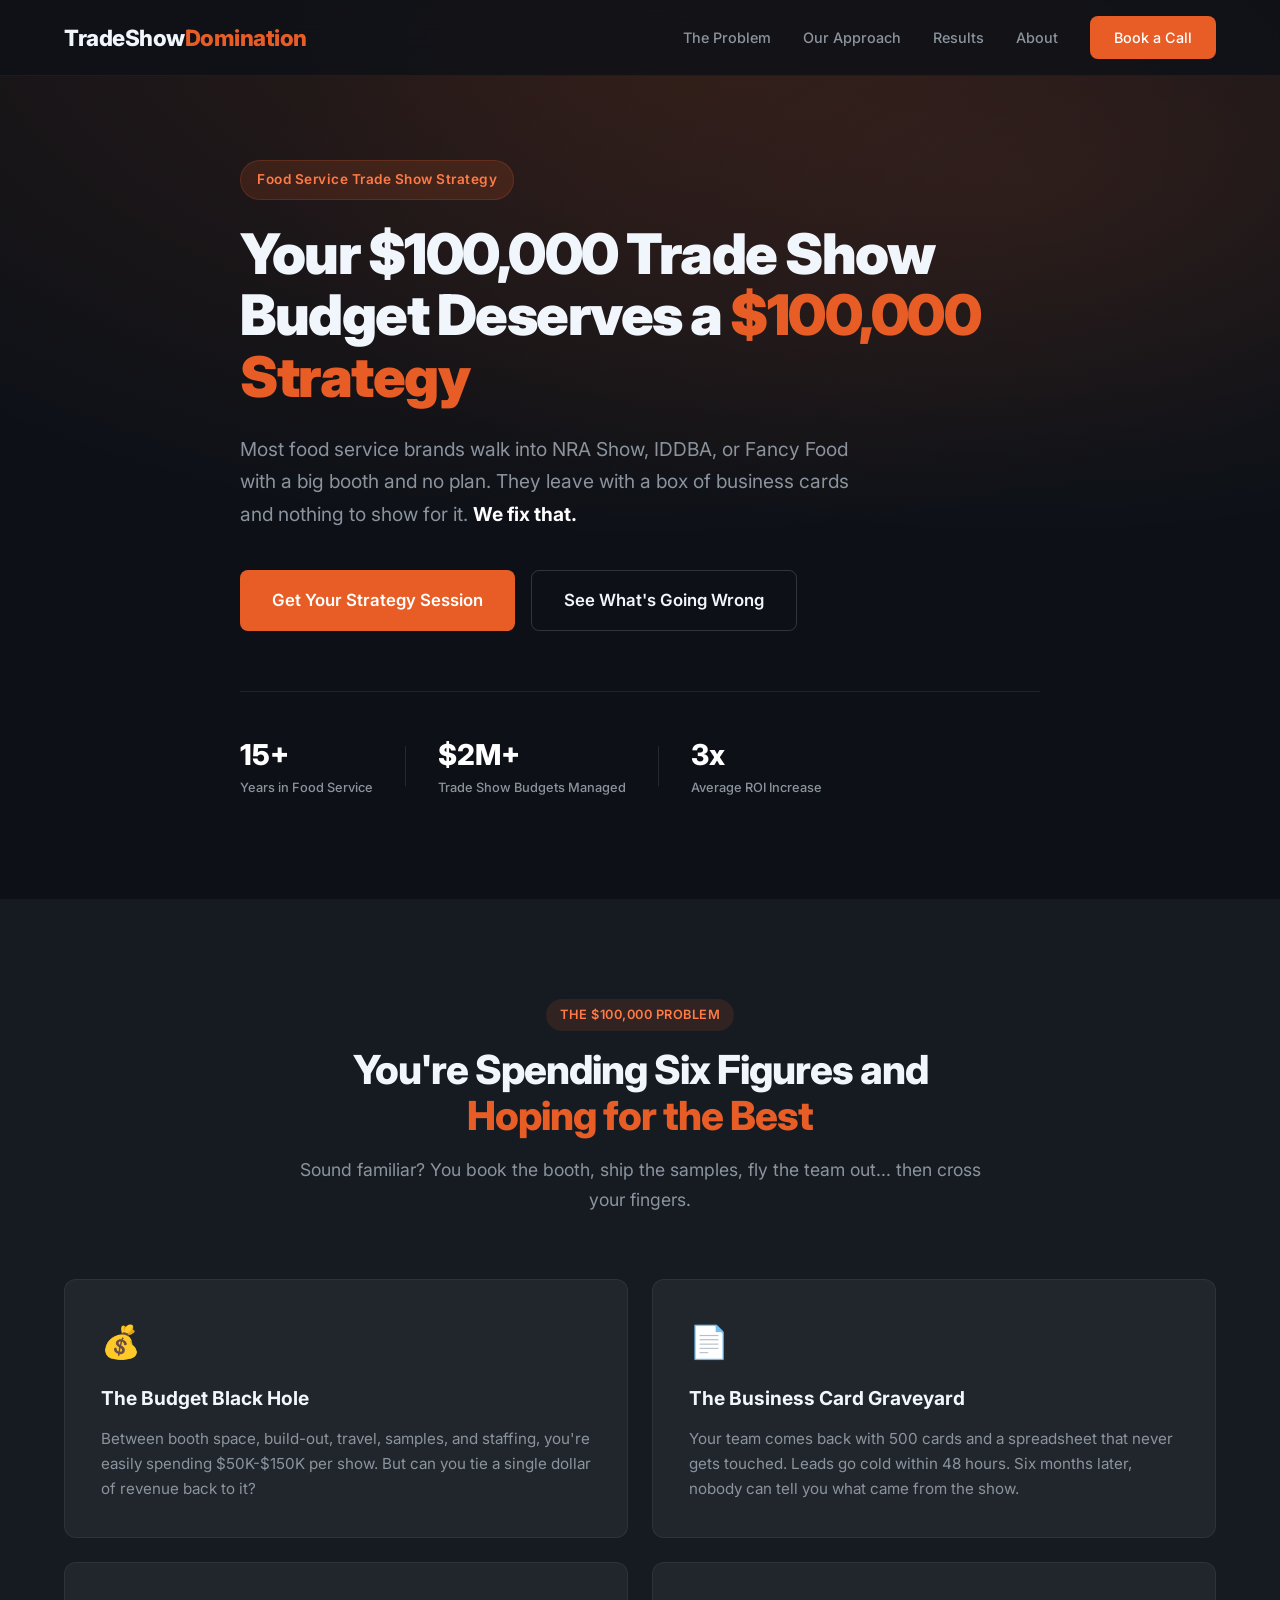
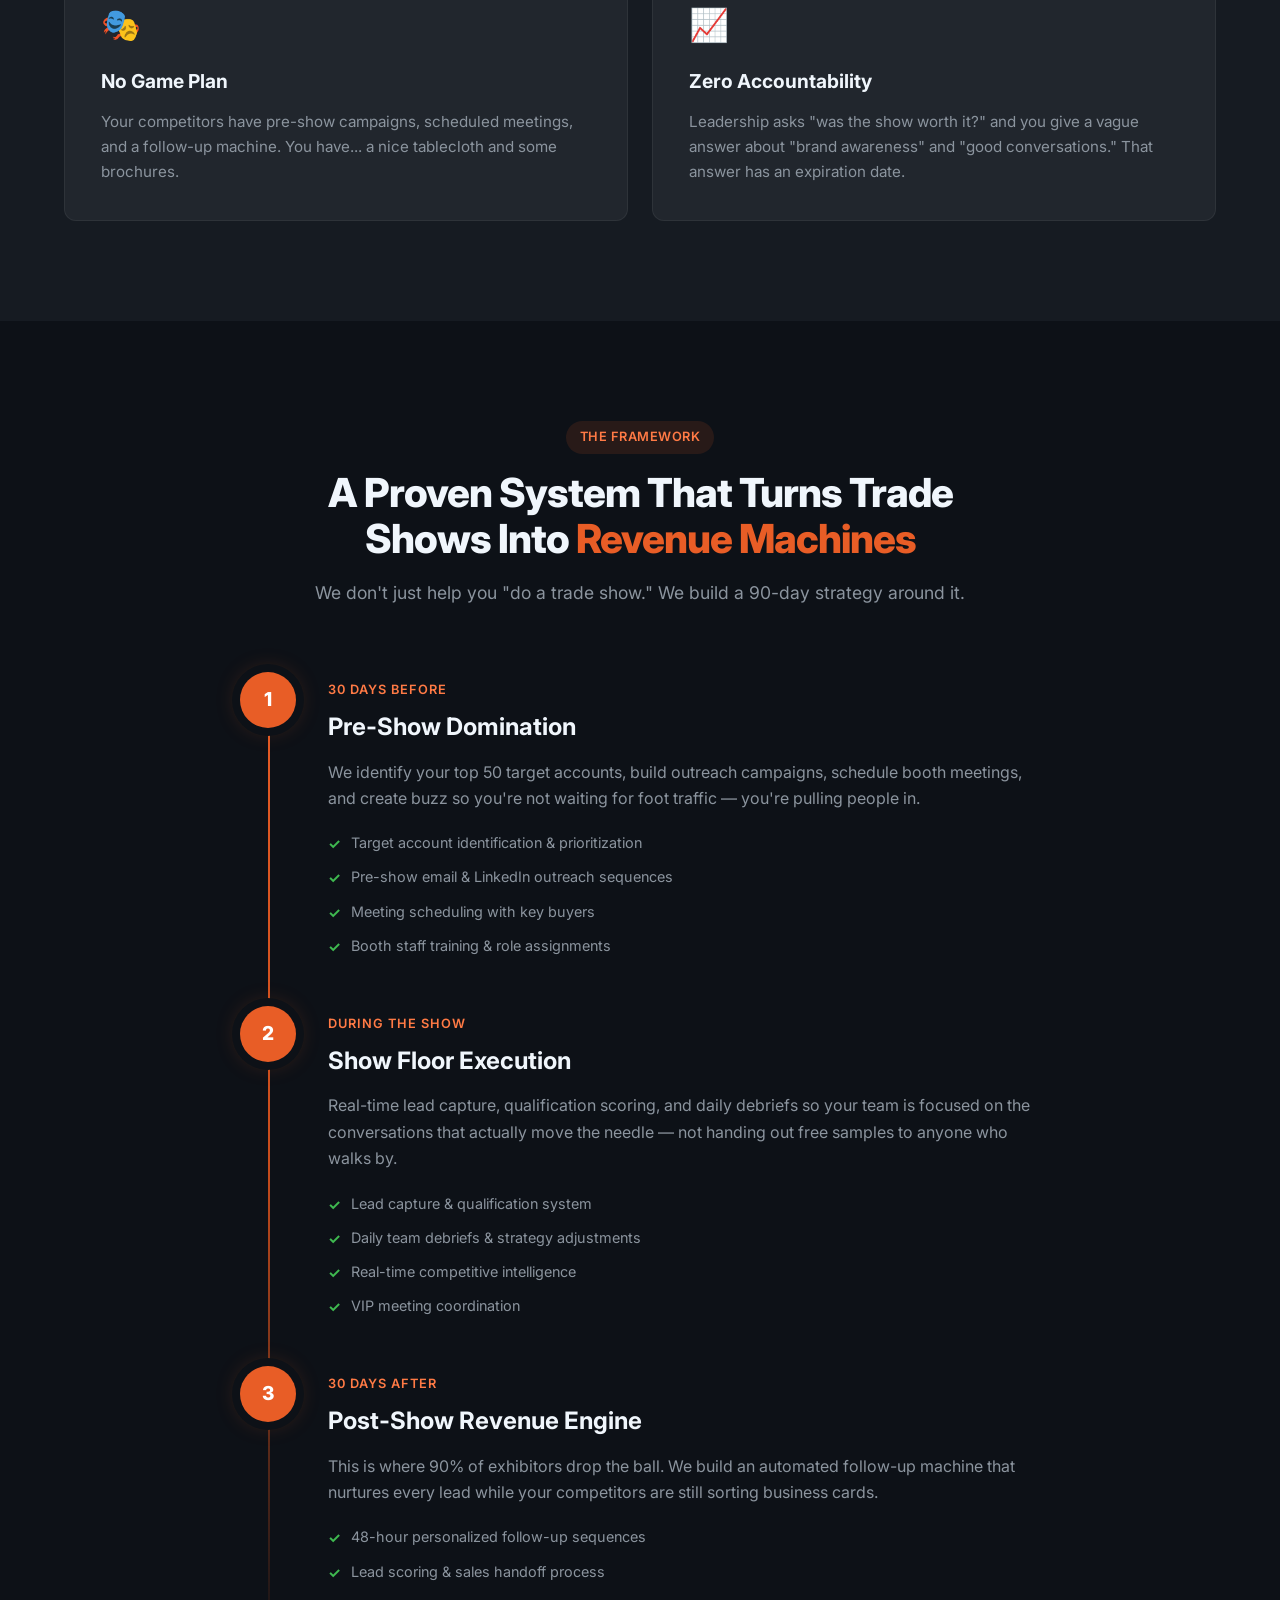
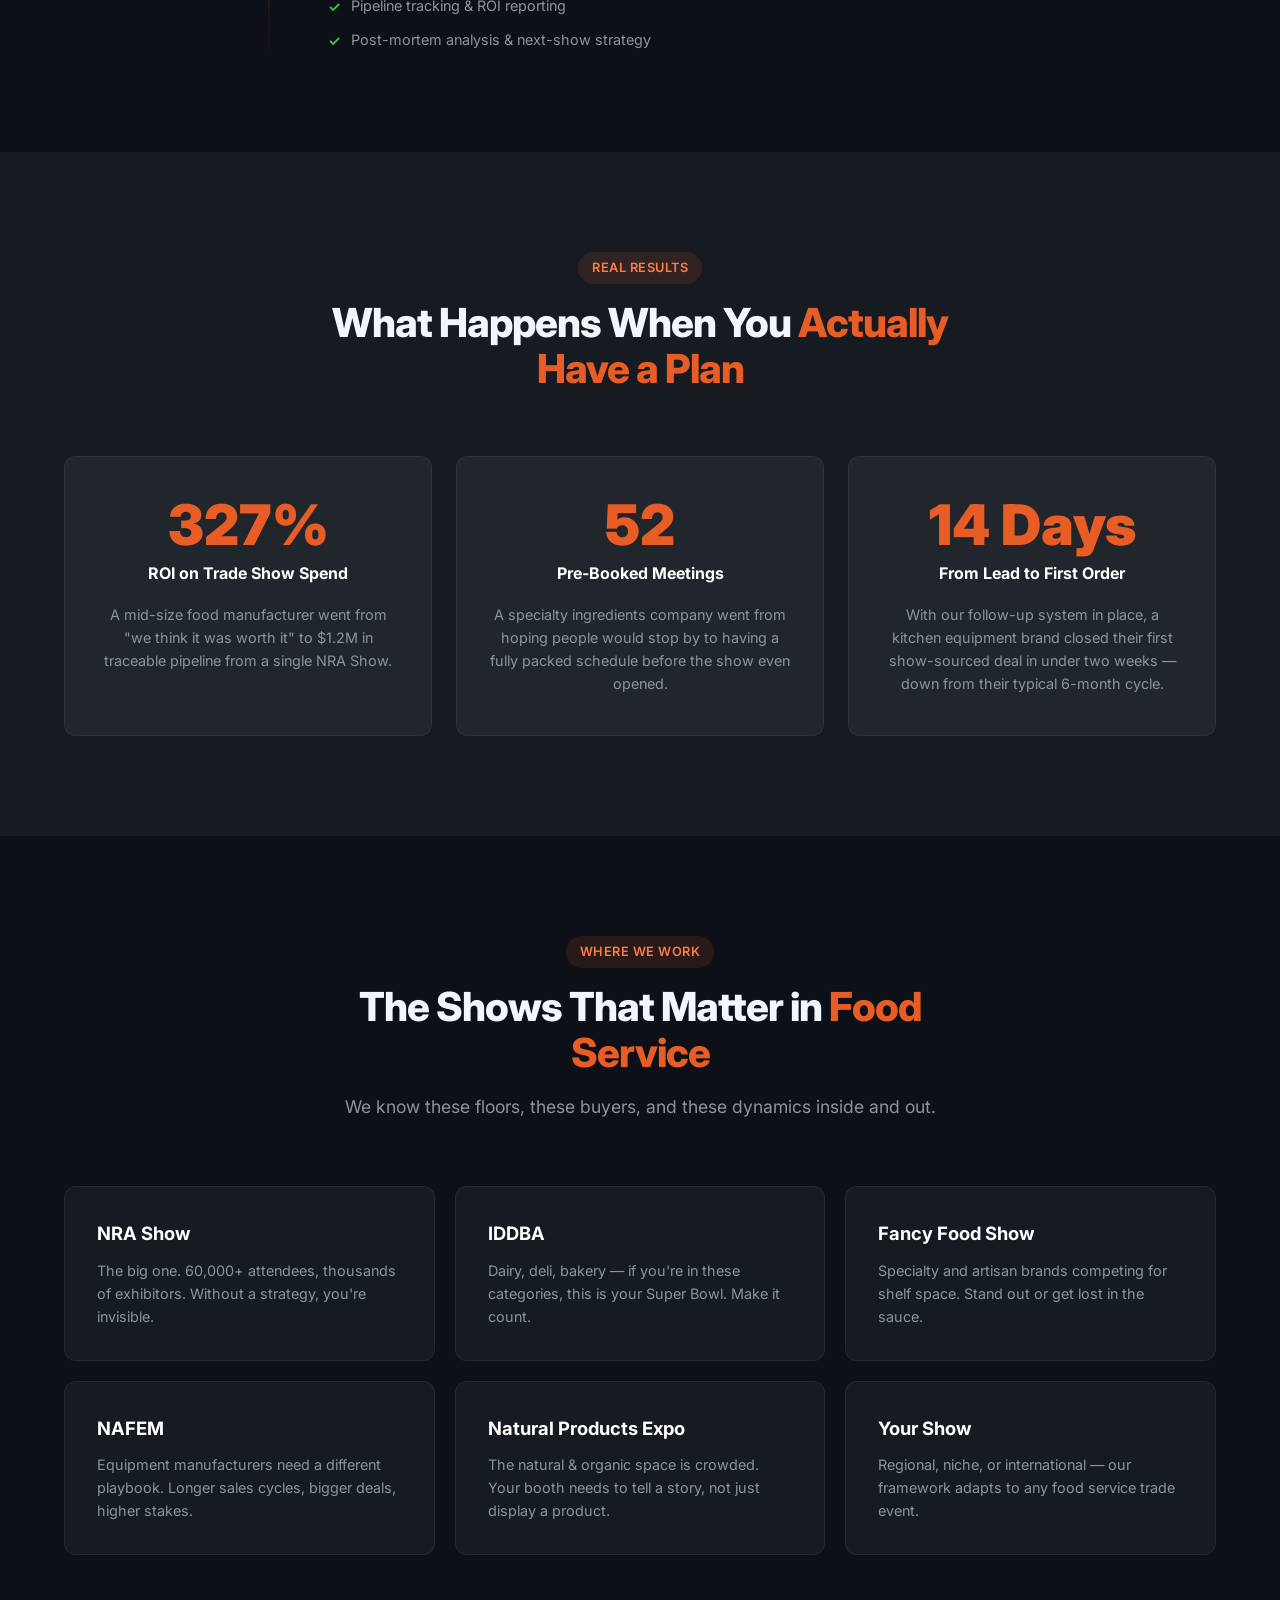
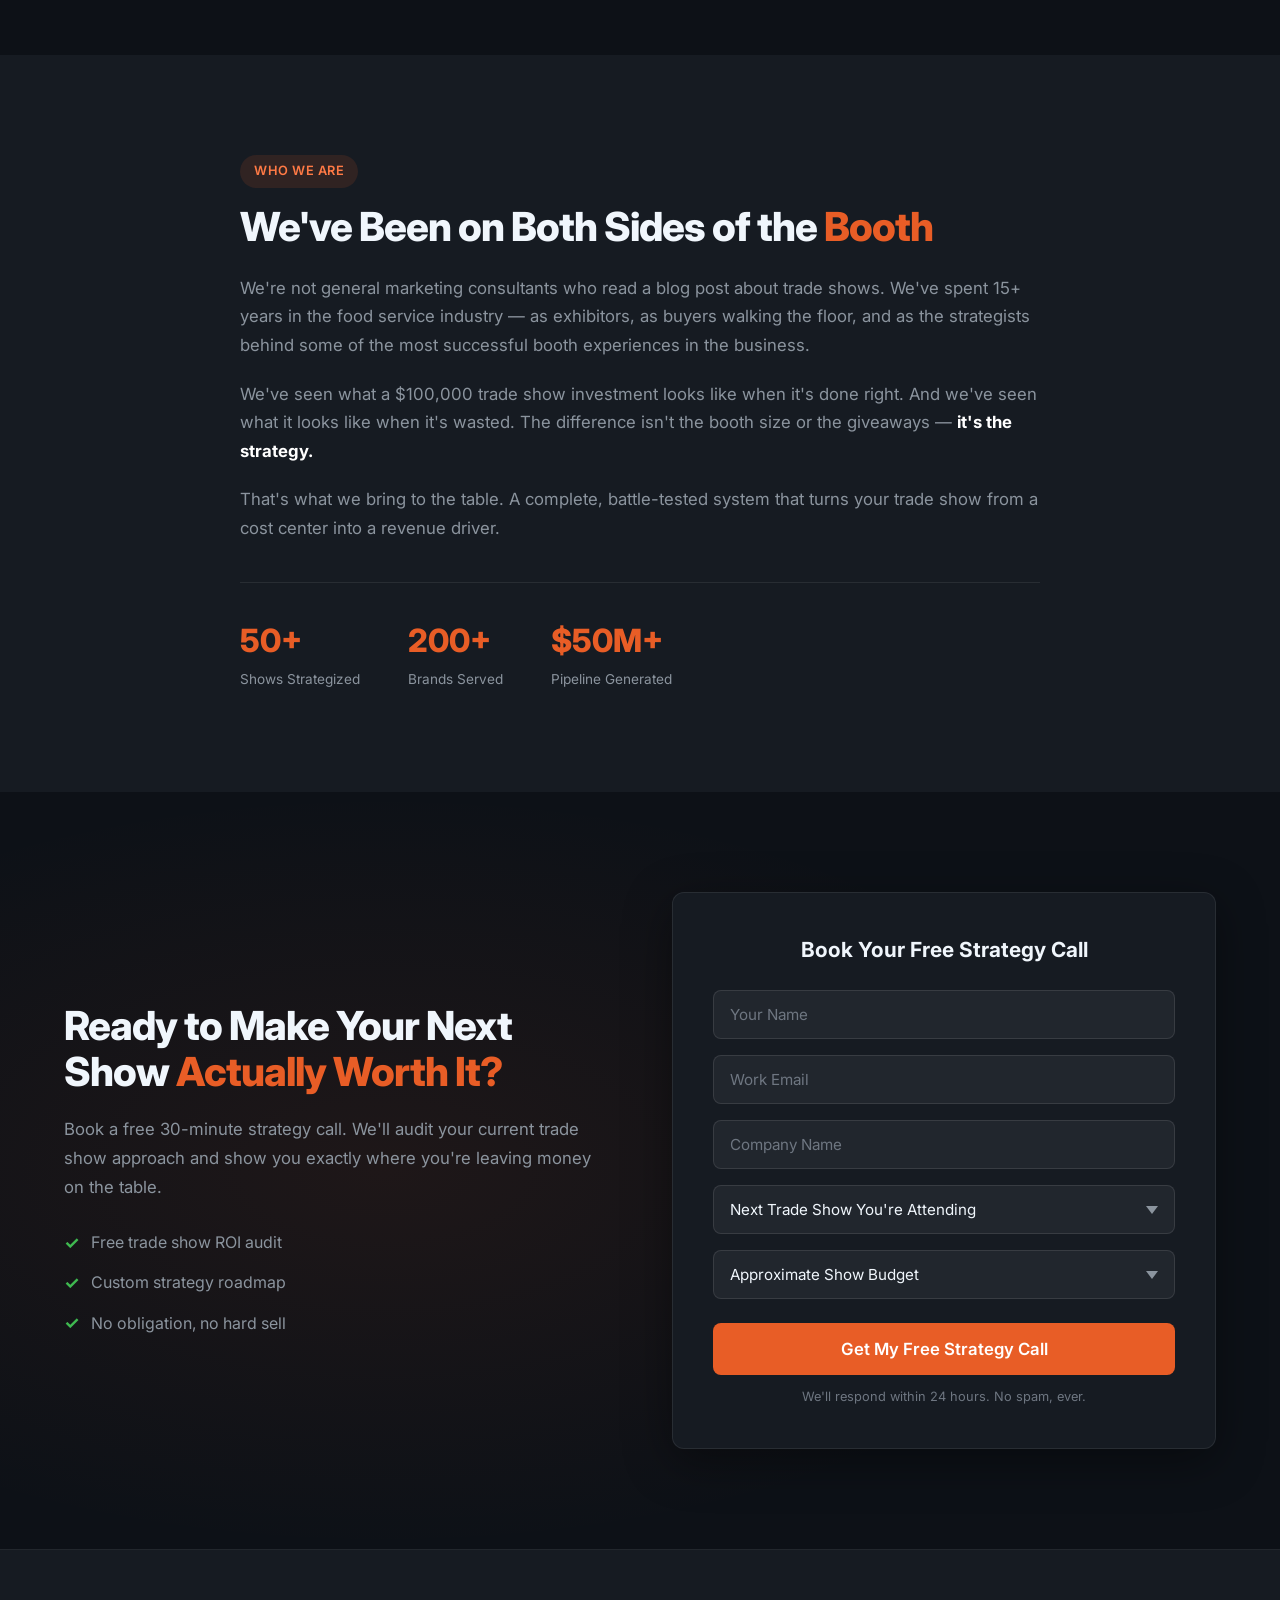
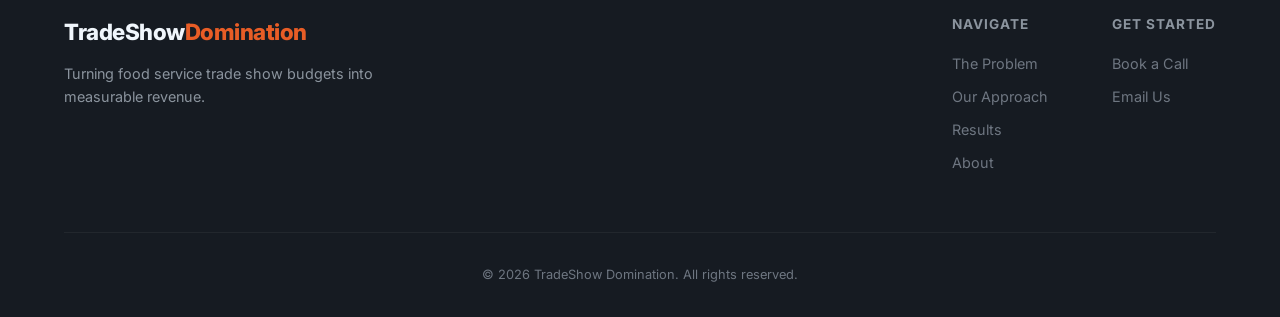
==== index.html @ 93320c1a "Initial commit: Trade show strategy marketing website Complete static site for food service trade sh" ====
<!DOCTYPE html>
<html lang="en">
<head>
    <meta charset="UTF-8">
    <meta name="viewport" content="width=device-width, initial-scale=1.0">
    <title>Trade Show Domination | Food Service Industry Strategy</title>
    <meta name="description" content="Turn your $100,000 trade show investment into measurable ROI. Expert strategy for food service brands ready to dominate the show floor.">
    <link rel="preconnect" href="https://fonts.googleapis.com">
    <link rel="preconnect" href="https://fonts.gstatic.com" crossorigin>
    <link href="https://fonts.googleapis.com/css2?family=Inter:wght@400;500;600;700;800;900&display=swap" rel="stylesheet">
    <link rel="stylesheet" href="styles.css">
</head>
<body>

    <!-- Navigation -->
    <nav class="nav">
        <div class="container nav-inner">
            <a href="#" class="logo">TradeShow<span>Domination</span></a>
            <div class="nav-links" id="navLinks">
                <a href="#problem">The Problem</a>
                <a href="#approach">Our Approach</a>
                <a href="#results">Results</a>
                <a href="#about">About</a>
                <a href="#contact" class="btn btn-nav">Book a Call</a>
            </div>
            <button class="mobile-toggle" id="mobileToggle" aria-label="Toggle menu">
                <span></span><span></span><span></span>
            </button>
        </div>
    </nav>

    <!-- Hero Section -->
    <section class="hero">
        <div class="container">
            <div class="hero-content">
                <div class="hero-badge">Food Service Trade Show Strategy</div>
                <h1>Your $100,000 Trade Show Budget Deserves a <span class="highlight">$100,000 Strategy</span></h1>
                <p class="hero-sub">Most food service brands walk into NRA Show, IDDBA, or Fancy Food with a big booth and no plan. They leave with a box of business cards and nothing to show for it. <strong>We fix that.</strong></p>
                <div class="hero-ctas">
                    <a href="#contact" class="btn btn-primary btn-lg">Get Your Strategy Session</a>
                    <a href="#problem" class="btn btn-ghost btn-lg">See What's Going Wrong</a>
                </div>
                <div class="hero-proof">
                    <div class="proof-item">
                        <span class="proof-number">15+</span>
                        <span class="proof-label">Years in Food Service</span>
                    </div>
                    <div class="proof-divider"></div>
                    <div class="proof-item">
                        <span class="proof-number">$2M+</span>
                        <span class="proof-label">Trade Show Budgets Managed</span>
                    </div>
                    <div class="proof-divider"></div>
                    <div class="proof-item">
                        <span class="proof-number">3x</span>
                        <span class="proof-label">Average ROI Increase</span>
                    </div>
                </div>
            </div>
        </div>
        <div class="hero-bg"></div>
    </section>

    <!-- Problem Section -->
    <section class="section section-dark" id="problem">
        <div class="container">
            <div class="section-header">
                <span class="section-tag">The $100,000 Problem</span>
                <h2>You're Spending Six Figures and <span class="highlight">Hoping for the Best</span></h2>
                <p class="section-intro">Sound familiar? You book the booth, ship the samples, fly the team out... then cross your fingers.</p>
            </div>
            <div class="pain-grid">
                <div class="pain-card">
                    <div class="pain-icon">&#128176;</div>
                    <h3>The Budget Black Hole</h3>
                    <p>Between booth space, build-out, travel, samples, and staffing, you're easily spending $50K-$150K per show. But can you tie a single dollar of revenue back to it?</p>
                </div>
                <div class="pain-card">
                    <div class="pain-icon">&#128196;</div>
                    <h3>The Business Card Graveyard</h3>
                    <p>Your team comes back with 500 cards and a spreadsheet that never gets touched. Leads go cold within 48 hours. Six months later, nobody can tell you what came from the show.</p>
                </div>
                <div class="pain-card">
                    <div class="pain-icon">&#127917;</div>
                    <h3>No Game Plan</h3>
                    <p>Your competitors have pre-show campaigns, scheduled meetings, and a follow-up machine. You have... a nice tablecloth and some brochures.</p>
                </div>
                <div class="pain-card">
                    <div class="pain-icon">&#128200;</div>
                    <h3>Zero Accountability</h3>
                    <p>Leadership asks "was the show worth it?" and you give a vague answer about "brand awareness" and "good conversations." That answer has an expiration date.</p>
                </div>
            </div>
        </div>
    </section>

    <!-- Approach Section -->
    <section class="section" id="approach">
        <div class="container">
            <div class="section-header">
                <span class="section-tag">The Framework</span>
                <h2>A Proven System That Turns Trade Shows Into <span class="highlight">Revenue Machines</span></h2>
                <p class="section-intro">We don't just help you "do a trade show." We build a 90-day strategy around it.</p>
            </div>
            <div class="timeline">
                <div class="timeline-item">
                    <div class="timeline-marker">
                        <span>1</span>
                    </div>
                    <div class="timeline-content">
                        <div class="timeline-phase">30 Days Before</div>
                        <h3>Pre-Show Domination</h3>
                        <p>We identify your top 50 target accounts, build outreach campaigns, schedule booth meetings, and create buzz so you're not waiting for foot traffic &mdash; you're pulling people in.</p>
                        <ul class="check-list">
                            <li>Target account identification & prioritization</li>
                            <li>Pre-show email & LinkedIn outreach sequences</li>
                            <li>Meeting scheduling with key buyers</li>
                            <li>Booth staff training & role assignments</li>
                        </ul>
                    </div>
                </div>
                <div class="timeline-item">
                    <div class="timeline-marker">
                        <span>2</span>
                    </div>
                    <div class="timeline-content">
                        <div class="timeline-phase">During the Show</div>
                        <h3>Show Floor Execution</h3>
                        <p>Real-time lead capture, qualification scoring, and daily debriefs so your team is focused on the conversations that actually move the needle &mdash; not handing out free samples to anyone who walks by.</p>
                        <ul class="check-list">
                            <li>Lead capture & qualification system</li>
                            <li>Daily team debriefs & strategy adjustments</li>
                            <li>Real-time competitive intelligence</li>
                            <li>VIP meeting coordination</li>
                        </ul>
                    </div>
                </div>
                <div class="timeline-item">
                    <div class="timeline-marker">
                        <span>3</span>
                    </div>
                    <div class="timeline-content">
                        <div class="timeline-phase">30 Days After</div>
                        <h3>Post-Show Revenue Engine</h3>
                        <p>This is where 90% of exhibitors drop the ball. We build an automated follow-up machine that nurtures every lead while your competitors are still sorting business cards.</p>
                        <ul class="check-list">
                            <li>48-hour personalized follow-up sequences</li>
                            <li>Lead scoring & sales handoff process</li>
                            <li>Pipeline tracking & ROI reporting</li>
                            <li>Post-mortem analysis & next-show strategy</li>
                        </ul>
                    </div>
                </div>
            </div>
        </div>
    </section>

    <!-- Results Section -->
    <section class="section section-dark" id="results">
        <div class="container">
            <div class="section-header">
                <span class="section-tag">Real Results</span>
                <h2>What Happens When You <span class="highlight">Actually Have a Plan</span></h2>
            </div>
            <div class="results-grid">
                <div class="result-card">
                    <div class="result-stat">327%</div>
                    <div class="result-label">ROI on Trade Show Spend</div>
                    <p>A mid-size food manufacturer went from "we think it was worth it" to $1.2M in traceable pipeline from a single NRA Show.</p>
                </div>
                <div class="result-card">
                    <div class="result-stat">52</div>
                    <div class="result-label">Pre-Booked Meetings</div>
                    <p>A specialty ingredients company went from hoping people would stop by to having a fully packed schedule before the show even opened.</p>
                </div>
                <div class="result-card">
                    <div class="result-stat">14 Days</div>
                    <div class="result-label">From Lead to First Order</div>
                    <p>With our follow-up system in place, a kitchen equipment brand closed their first show-sourced deal in under two weeks &mdash; down from their typical 6-month cycle.</p>
                </div>
            </div>
        </div>
    </section>

    <!-- Shows We Cover -->
    <section class="section">
        <div class="container">
            <div class="section-header">
                <span class="section-tag">Where We Work</span>
                <h2>The Shows That Matter in <span class="highlight">Food Service</span></h2>
                <p class="section-intro">We know these floors, these buyers, and these dynamics inside and out.</p>
            </div>
            <div class="shows-grid">
                <div class="show-card">
                    <h3>NRA Show</h3>
                    <p>The big one. 60,000+ attendees, thousands of exhibitors. Without a strategy, you're invisible.</p>
                </div>
                <div class="show-card">
                    <h3>IDDBA</h3>
                    <p>Dairy, deli, bakery &mdash; if you're in these categories, this is your Super Bowl. Make it count.</p>
                </div>
                <div class="show-card">
                    <h3>Fancy Food Show</h3>
                    <p>Specialty and artisan brands competing for shelf space. Stand out or get lost in the sauce.</p>
                </div>
                <div class="show-card">
                    <h3>NAFEM</h3>
                    <p>Equipment manufacturers need a different playbook. Longer sales cycles, bigger deals, higher stakes.</p>
                </div>
                <div class="show-card">
                    <h3>Natural Products Expo</h3>
                    <p>The natural & organic space is crowded. Your booth needs to tell a story, not just display a product.</p>
                </div>
                <div class="show-card">
                    <h3>Your Show</h3>
                    <p>Regional, niche, or international &mdash; our framework adapts to any food service trade event.</p>
                </div>
            </div>
        </div>
    </section>

    <!-- About Section -->
    <section class="section section-dark" id="about">
        <div class="container">
            <div class="about-layout">
                <div class="about-text">
                    <span class="section-tag">Who We Are</span>
                    <h2>We've Been on Both Sides of the <span class="highlight">Booth</span></h2>
                    <p>We're not general marketing consultants who read a blog post about trade shows. We've spent 15+ years in the food service industry &mdash; as exhibitors, as buyers walking the floor, and as the strategists behind some of the most successful booth experiences in the business.</p>
                    <p>We've seen what a $100,000 trade show investment looks like when it's done right. And we've seen what it looks like when it's wasted. The difference isn't the booth size or the giveaways &mdash; <strong>it's the strategy.</strong></p>
                    <p>That's what we bring to the table. A complete, battle-tested system that turns your trade show from a cost center into a revenue driver.</p>
                    <div class="about-stats">
                        <div class="about-stat">
                            <span>50+</span>
                            <label>Shows Strategized</label>
                        </div>
                        <div class="about-stat">
                            <span>200+</span>
                            <label>Brands Served</label>
                        </div>
                        <div class="about-stat">
                            <span>$50M+</span>
                            <label>Pipeline Generated</label>
                        </div>
                    </div>
                </div>
            </div>
        </div>
    </section>

    <!-- CTA Section -->
    <section class="section section-cta" id="contact">
        <div class="container">
            <div class="cta-layout">
                <div class="cta-text">
                    <h2>Ready to Make Your Next Show <span class="highlight">Actually Worth It?</span></h2>
                    <p>Book a free 30-minute strategy call. We'll audit your current trade show approach and show you exactly where you're leaving money on the table.</p>
                    <ul class="cta-benefits">
                        <li>Free trade show ROI audit</li>
                        <li>Custom strategy roadmap</li>
                        <li>No obligation, no hard sell</li>
                    </ul>
                </div>
                <div class="cta-form-wrapper">
                    <form class="cta-form" id="contactForm">
                        <h3>Book Your Free Strategy Call</h3>
                        <div class="form-group">
                            <input type="text" name="name" placeholder="Your Name" required>
                        </div>
                        <div class="form-group">
                            <input type="email" name="email" placeholder="Work Email" required>
                        </div>
                        <div class="form-group">
                            <input type="text" name="company" placeholder="Company Name" required>
                        </div>
                        <div class="form-group">
                            <select name="show" required>
                                <option value="" disabled selected>Next Trade Show You're Attending</option>
                                <option value="nra">NRA Show</option>
                                <option value="iddba">IDDBA</option>
                                <option value="fancy-food">Fancy Food Show</option>
                                <option value="nafem">NAFEM</option>
                                <option value="natural-products">Natural Products Expo</option>
                                <option value="other">Other</option>
                            </select>
                        </div>
                        <div class="form-group">
                            <select name="budget">
                                <option value="" disabled selected>Approximate Show Budget</option>
                                <option value="under-50k">Under $50,000</option>
                                <option value="50k-100k">$50,000 - $100,000</option>
                                <option value="100k-200k">$100,000 - $200,000</option>
                                <option value="200k-plus">$200,000+</option>
                            </select>
                        </div>
                        <button type="submit" class="btn btn-primary btn-lg btn-full">Get My Free Strategy Call</button>
                        <p class="form-note">We'll respond within 24 hours. No spam, ever.</p>
                    </form>
                </div>
            </div>
        </div>
    </section>

    <!-- Footer -->
    <footer class="footer">
        <div class="container">
            <div class="footer-inner">
                <div class="footer-brand">
                    <a href="#" class="logo">TradeShow<span>Domination</span></a>
                    <p>Turning food service trade show budgets into measurable revenue.</p>
                </div>
                <div class="footer-links">
                    <div class="footer-col">
                        <h4>Navigate</h4>
                        <a href="#problem">The Problem</a>
                        <a href="#approach">Our Approach</a>
                        <a href="#results">Results</a>
                        <a href="#about">About</a>
                    </div>
                    <div class="footer-col">
                        <h4>Get Started</h4>
                        <a href="#contact">Book a Call</a>
                        <a href="mailto:hello@tradeshowdomination.com">Email Us</a>
                    </div>
                </div>
            </div>
            <div class="footer-bottom">
                <p>&copy; 2026 TradeShow Domination. All rights reserved.</p>
            </div>
        </div>
    </footer>

    <script src="script.js"></script>
</body>
</html>
---- styles.css ----
/* ===== RESET & BASE ===== */
*, *::before, *::after {
    margin: 0;
    padding: 0;
    box-sizing: border-box;
}

:root {
    --primary: #E85D26;
    --primary-dark: #C94D1C;
    --primary-light: #FF7A45;
    --dark: #0D1117;
    --dark-2: #161B22;
    --dark-3: #21262D;
    --text: #F0F6FC;
    --text-muted: #8B949E;
    --text-dim: #6E7681;
    --accent: #FFB347;
    --success: #3FB950;
    --white: #FFFFFF;
    --radius: 12px;
    --radius-sm: 8px;
    --shadow: 0 4px 24px rgba(0,0,0,0.3);
    --shadow-lg: 0 12px 48px rgba(0,0,0,0.4);
}

html {
    scroll-behavior: smooth;
    font-size: 16px;
}

body {
    font-family: 'Inter', -apple-system, BlinkMacSystemFont, sans-serif;
    background: var(--dark);
    color: var(--text);
    line-height: 1.6;
    overflow-x: hidden;
}

.container {
    max-width: 1200px;
    margin: 0 auto;
    padding: 0 24px;
}

a {
    color: inherit;
    text-decoration: none;
}

img {
    max-width: 100%;
}

/* ===== NAVIGATION ===== */
.nav {
    position: fixed;
    top: 0;
    left: 0;
    right: 0;
    z-index: 1000;
    padding: 16px 0;
    transition: all 0.3s ease;
    background: rgba(13, 17, 23, 0.8);
    backdrop-filter: blur(20px);
    -webkit-backdrop-filter: blur(20px);
    border-bottom: 1px solid rgba(255,255,255,0.05);
}

.nav.scrolled {
    padding: 10px 0;
    background: rgba(13, 17, 23, 0.95);
}

.nav-inner {
    display: flex;
    align-items: center;
    justify-content: space-between;
}

.logo {
    font-size: 1.4rem;
    font-weight: 800;
    letter-spacing: -0.5px;
}

.logo span {
    color: var(--primary);
}

.nav-links {
    display: flex;
    align-items: center;
    gap: 32px;
}

.nav-links a {
    font-size: 0.9rem;
    font-weight: 500;
    color: var(--text-muted);
    transition: color 0.2s;
}

.nav-links a:hover {
    color: var(--white);
}

.btn-nav {
    background: var(--primary);
    color: var(--white) !important;
    padding: 10px 24px;
    border-radius: var(--radius-sm);
    font-weight: 600;
    transition: background 0.2s, transform 0.2s;
}

.btn-nav:hover {
    background: var(--primary-dark);
    transform: translateY(-1px);
}

.mobile-toggle {
    display: none;
    flex-direction: column;
    gap: 5px;
    background: none;
    border: none;
    cursor: pointer;
    padding: 4px;
}

.mobile-toggle span {
    display: block;
    width: 24px;
    height: 2px;
    background: var(--text);
    border-radius: 2px;
    transition: all 0.3s;
}

/* ===== BUTTONS ===== */
.btn {
    display: inline-flex;
    align-items: center;
    justify-content: center;
    font-family: inherit;
    font-weight: 600;
    border: none;
    cursor: pointer;
    transition: all 0.2s ease;
    text-decoration: none;
}

.btn-primary {
    background: var(--primary);
    color: var(--white);
    border-radius: var(--radius-sm);
}

.btn-primary:hover {
    background: var(--primary-dark);
    transform: translateY(-2px);
    box-shadow: 0 8px 24px rgba(232, 93, 38, 0.3);
}

.btn-ghost {
    background: transparent;
    color: var(--text);
    border: 1px solid rgba(255,255,255,0.15);
    border-radius: var(--radius-sm);
}

.btn-ghost:hover {
    border-color: rgba(255,255,255,0.3);
    background: rgba(255,255,255,0.05);
}

.btn-lg {
    padding: 16px 32px;
    font-size: 1.05rem;
}

.btn-full {
    width: 100%;
}

/* ===== HERO ===== */
.hero {
    position: relative;
    padding: 160px 0 100px;
    min-height: 90vh;
    display: flex;
    align-items: center;
    overflow: hidden;
}

.hero-bg {
    position: absolute;
    inset: 0;
    background:
        radial-gradient(ellipse 80% 60% at 50% 0%, rgba(232, 93, 38, 0.15), transparent),
        radial-gradient(ellipse 60% 40% at 80% 20%, rgba(255, 122, 69, 0.08), transparent);
    z-index: -1;
}

.hero-content {
    max-width: 800px;
}

.hero-badge {
    display: inline-block;
    padding: 8px 16px;
    background: rgba(232, 93, 38, 0.15);
    color: var(--primary-light);
    border-radius: 100px;
    font-size: 0.85rem;
    font-weight: 600;
    letter-spacing: 0.5px;
    margin-bottom: 24px;
    border: 1px solid rgba(232, 93, 38, 0.2);
}

.hero h1 {
    font-size: 3.5rem;
    font-weight: 900;
    line-height: 1.1;
    letter-spacing: -1.5px;
    margin-bottom: 24px;
}

.highlight {
    color: var(--primary);
}

.hero-sub {
    font-size: 1.2rem;
    color: var(--text-muted);
    line-height: 1.7;
    margin-bottom: 40px;
    max-width: 640px;
}

.hero-sub strong {
    color: var(--white);
}

.hero-ctas {
    display: flex;
    gap: 16px;
    margin-bottom: 60px;
    flex-wrap: wrap;
}

.hero-proof {
    display: flex;
    align-items: center;
    gap: 32px;
    padding-top: 40px;
    border-top: 1px solid rgba(255,255,255,0.08);
}

.proof-item {
    display: flex;
    flex-direction: column;
}

.proof-number {
    font-size: 1.8rem;
    font-weight: 800;
    color: var(--white);
}

.proof-label {
    font-size: 0.8rem;
    color: var(--text-muted);
    font-weight: 500;
}

.proof-divider {
    width: 1px;
    height: 40px;
    background: rgba(255,255,255,0.1);
}

/* ===== SECTIONS ===== */
.section {
    padding: 100px 0;
}

.section-dark {
    background: var(--dark-2);
}

.section-header {
    text-align: center;
    max-width: 700px;
    margin: 0 auto 64px;
}

.section-tag {
    display: inline-block;
    padding: 6px 14px;
    background: rgba(232, 93, 38, 0.12);
    color: var(--primary-light);
    border-radius: 100px;
    font-size: 0.8rem;
    font-weight: 600;
    letter-spacing: 0.5px;
    margin-bottom: 16px;
    text-transform: uppercase;
}

.section-header h2 {
    font-size: 2.5rem;
    font-weight: 800;
    line-height: 1.15;
    letter-spacing: -1px;
    margin-bottom: 16px;
}

.section-intro {
    font-size: 1.1rem;
    color: var(--text-muted);
    line-height: 1.7;
}

/* ===== PAIN GRID ===== */
.pain-grid {
    display: grid;
    grid-template-columns: repeat(2, 1fr);
    gap: 24px;
}

.pain-card {
    background: var(--dark-3);
    border: 1px solid rgba(255,255,255,0.06);
    border-radius: var(--radius);
    padding: 36px;
    transition: transform 0.2s, border-color 0.2s;
}

.pain-card:hover {
    transform: translateY(-4px);
    border-color: rgba(232, 93, 38, 0.2);
}

.pain-icon {
    font-size: 2rem;
    margin-bottom: 16px;
}

.pain-card h3 {
    font-size: 1.2rem;
    font-weight: 700;
    margin-bottom: 12px;
}

.pain-card p {
    color: var(--text-muted);
    font-size: 0.95rem;
    line-height: 1.65;
}

/* ===== TIMELINE ===== */
.timeline {
    position: relative;
    max-width: 800px;
    margin: 0 auto;
}

.timeline::before {
    content: '';
    position: absolute;
    left: 28px;
    top: 0;
    bottom: 0;
    width: 2px;
    background: linear-gradient(to bottom, var(--primary), var(--primary-dark), transparent);
}

.timeline-item {
    display: flex;
    gap: 32px;
    margin-bottom: 48px;
    position: relative;
}

.timeline-item:last-child {
    margin-bottom: 0;
}

.timeline-marker {
    flex-shrink: 0;
    width: 56px;
    height: 56px;
    background: var(--primary);
    border-radius: 50%;
    display: flex;
    align-items: center;
    justify-content: center;
    position: relative;
    z-index: 1;
    box-shadow: 0 0 0 8px var(--dark), 0 0 24px rgba(232, 93, 38, 0.3);
}

.timeline-marker span {
    font-size: 1.2rem;
    font-weight: 800;
    color: var(--white);
}

.timeline-content {
    flex: 1;
    padding-top: 8px;
}

.timeline-phase {
    font-size: 0.8rem;
    font-weight: 600;
    color: var(--primary-light);
    text-transform: uppercase;
    letter-spacing: 1px;
    margin-bottom: 8px;
}

.timeline-content h3 {
    font-size: 1.5rem;
    font-weight: 700;
    margin-bottom: 12px;
}

.timeline-content > p {
    color: var(--text-muted);
    margin-bottom: 20px;
    line-height: 1.65;
}

.check-list {
    list-style: none;
    display: grid;
    gap: 10px;
}

.check-list li {
    display: flex;
    align-items: flex-start;
    gap: 10px;
    color: var(--text-muted);
    font-size: 0.9rem;
}

.check-list li::before {
    content: '✓';
    color: var(--success);
    font-weight: 700;
    flex-shrink: 0;
    margin-top: 1px;
}

/* ===== RESULTS ===== */
.results-grid {
    display: grid;
    grid-template-columns: repeat(3, 1fr);
    gap: 24px;
}

.result-card {
    background: var(--dark-3);
    border: 1px solid rgba(255,255,255,0.06);
    border-radius: var(--radius);
    padding: 40px 32px;
    text-align: center;
    transition: transform 0.2s, border-color 0.2s;
}

.result-card:hover {
    transform: translateY(-4px);
    border-color: rgba(232, 93, 38, 0.2);
}

.result-stat {
    font-size: 3.5rem;
    font-weight: 900;
    color: var(--primary);
    line-height: 1;
    margin-bottom: 8px;
}

.result-label {
    font-size: 1rem;
    font-weight: 700;
    color: var(--white);
    margin-bottom: 16px;
    display: block;
}

.result-card p {
    color: var(--text-muted);
    font-size: 0.9rem;
    line-height: 1.6;
}

/* ===== SHOWS GRID ===== */
.shows-grid {
    display: grid;
    grid-template-columns: repeat(3, 1fr);
    gap: 20px;
}

.show-card {
    background: var(--dark-2);
    border: 1px solid rgba(255,255,255,0.06);
    border-radius: var(--radius);
    padding: 32px;
    transition: transform 0.2s, border-color 0.2s;
}

.show-card:hover {
    transform: translateY(-4px);
    border-color: rgba(232, 93, 38, 0.2);
}

.show-card h3 {
    font-size: 1.15rem;
    font-weight: 700;
    margin-bottom: 10px;
    color: var(--white);
}

.show-card p {
    color: var(--text-muted);
    font-size: 0.9rem;
    line-height: 1.6;
}

/* ===== ABOUT ===== */
.about-layout {
    max-width: 800px;
    margin: 0 auto;
}

.about-text .section-tag {
    display: inline-block;
    margin-bottom: 16px;
}

.about-text h2 {
    font-size: 2.5rem;
    font-weight: 800;
    line-height: 1.15;
    letter-spacing: -1px;
    margin-bottom: 24px;
}

.about-text p {
    color: var(--text-muted);
    font-size: 1.05rem;
    line-height: 1.7;
    margin-bottom: 20px;
}

.about-text strong {
    color: var(--white);
}

.about-stats {
    display: flex;
    gap: 48px;
    margin-top: 40px;
    padding-top: 32px;
    border-top: 1px solid rgba(255,255,255,0.08);
}

.about-stat span {
    display: block;
    font-size: 2rem;
    font-weight: 800;
    color: var(--primary);
}

.about-stat label {
    font-size: 0.85rem;
    color: var(--text-muted);
}

/* ===== CTA SECTION ===== */
.section-cta {
    padding: 100px 0;
    background: var(--dark);
    position: relative;
    overflow: hidden;
}

.section-cta::before {
    content: '';
    position: absolute;
    inset: 0;
    background: radial-gradient(ellipse 60% 50% at 30% 50%, rgba(232, 93, 38, 0.08), transparent);
}

.cta-layout {
    display: grid;
    grid-template-columns: 1fr 1fr;
    gap: 64px;
    align-items: center;
    position: relative;
    z-index: 1;
}

.cta-text h2 {
    font-size: 2.5rem;
    font-weight: 800;
    line-height: 1.15;
    letter-spacing: -1px;
    margin-bottom: 20px;
}

.cta-text p {
    color: var(--text-muted);
    font-size: 1.05rem;
    line-height: 1.7;
    margin-bottom: 28px;
}

.cta-benefits {
    list-style: none;
    display: grid;
    gap: 12px;
}

.cta-benefits li {
    display: flex;
    align-items: center;
    gap: 12px;
    font-size: 1rem;
    color: var(--text-muted);
}

.cta-benefits li::before {
    content: '✓';
    color: var(--success);
    font-weight: 700;
    font-size: 1.1rem;
}

/* ===== FORM ===== */
.cta-form-wrapper {
    position: relative;
}

.cta-form {
    background: var(--dark-2);
    border: 1px solid rgba(255,255,255,0.08);
    border-radius: var(--radius);
    padding: 40px;
    box-shadow: var(--shadow-lg);
}

.cta-form h3 {
    font-size: 1.3rem;
    font-weight: 700;
    margin-bottom: 24px;
    text-align: center;
}

.form-group {
    margin-bottom: 16px;
}

.form-group input,
.form-group select {
    width: 100%;
    padding: 14px 16px;
    background: var(--dark-3);
    border: 1px solid rgba(255,255,255,0.1);
    border-radius: var(--radius-sm);
    color: var(--text);
    font-family: inherit;
    font-size: 0.95rem;
    transition: border-color 0.2s;
    appearance: none;
    -webkit-appearance: none;
}

.form-group select {
    background-image: url("data:image/svg+xml,%3Csvg xmlns='http://www.w3.org/2000/svg' width='12' height='8' fill='%238B949E'%3E%3Cpath d='M6 8L0 0h12z'/%3E%3C/svg%3E");
    background-repeat: no-repeat;
    background-position: right 16px center;
    padding-right: 40px;
}

.form-group input::placeholder {
    color: var(--text-dim);
}

.form-group input:focus,
.form-group select:focus {
    outline: none;
    border-color: var(--primary);
    box-shadow: 0 0 0 3px rgba(232, 93, 38, 0.15);
}

.form-note {
    text-align: center;
    font-size: 0.8rem;
    color: var(--text-dim);
    margin-top: 12px;
}

.cta-form .btn {
    margin-top: 8px;
}

/* ===== FOOTER ===== */
.footer {
    padding: 64px 0 32px;
    background: var(--dark-2);
    border-top: 1px solid rgba(255,255,255,0.05);
}

.footer-inner {
    display: flex;
    justify-content: space-between;
    margin-bottom: 48px;
}

.footer-brand {
    max-width: 320px;
}

.footer-brand .logo {
    display: inline-block;
    margin-bottom: 12px;
}

.footer-brand p {
    color: var(--text-muted);
    font-size: 0.9rem;
    line-height: 1.6;
}

.footer-links {
    display: flex;
    gap: 64px;
}

.footer-col h4 {
    font-size: 0.85rem;
    font-weight: 700;
    text-transform: uppercase;
    letter-spacing: 1px;
    margin-bottom: 16px;
    color: var(--text-muted);
}

.footer-col a {
    display: block;
    font-size: 0.9rem;
    color: var(--text-dim);
    margin-bottom: 10px;
    transition: color 0.2s;
}

.footer-col a:hover {
    color: var(--white);
}

.footer-bottom {
    padding-top: 32px;
    border-top: 1px solid rgba(255,255,255,0.05);
    text-align: center;
}

.footer-bottom p {
    font-size: 0.8rem;
    color: var(--text-dim);
}

/* ===== ANIMATIONS ===== */
.fade-in {
    opacity: 0;
    transform: translateY(24px);
    transition: opacity 0.6s ease, transform 0.6s ease;
}

.fade-in.visible {
    opacity: 1;
    transform: translateY(0);
}

/* ===== FORM SUCCESS ===== */
.form-success {
    text-align: center;
    padding: 40px 20px;
}

.form-success h3 {
    color: var(--success);
    margin-bottom: 12px;
}

.form-success p {
    color: var(--text-muted);
}

/* ===== RESPONSIVE ===== */
@media (max-width: 1024px) {
    .hero h1 {
        font-size: 2.8rem;
    }

    .section-header h2,
    .about-text h2,
    .cta-text h2 {
        font-size: 2rem;
    }

    .results-grid {
        grid-template-columns: 1fr;
        max-width: 480px;
        margin: 0 auto;
    }

    .cta-layout {
        grid-template-columns: 1fr;
        gap: 48px;
        max-width: 560px;
        margin: 0 auto;
    }
}

@media (max-width: 768px) {
    .nav-links {
        display: none;
        position: fixed;
        top: 0;
        left: 0;
        right: 0;
        bottom: 0;
        background: var(--dark);
        flex-direction: column;
        justify-content: center;
        align-items: center;
        gap: 24px;
        z-index: 999;
    }

    .nav-links.active {
        display: flex;
    }

    .nav-links a {
        font-size: 1.2rem;
    }

    .mobile-toggle {
        display: flex;
        z-index: 1001;
    }

    .mobile-toggle.active span:nth-child(1) {
        transform: rotate(45deg) translate(5px, 5px);
    }

    .mobile-toggle.active span:nth-child(2) {
        opacity: 0;
    }

    .mobile-toggle.active span:nth-child(3) {
        transform: rotate(-45deg) translate(5px, -5px);
    }

    .hero {
        padding: 130px 0 80px;
        min-height: auto;
    }

    .hero h1 {
        font-size: 2.2rem;
    }

    .hero-sub {
        font-size: 1.05rem;
    }

    .hero-proof {
        flex-direction: column;
        align-items: flex-start;
        gap: 20px;
    }

    .proof-divider {
        display: none;
    }

    .pain-grid {
        grid-template-columns: 1fr;
    }

    .shows-grid {
        grid-template-columns: 1fr;
    }

    .timeline::before {
        left: 20px;
    }

    .timeline-marker {
        width: 40px;
        height: 40px;
    }

    .timeline-marker span {
        font-size: 1rem;
    }

    .timeline-item {
        gap: 20px;
    }

    .about-stats {
        flex-direction: column;
        gap: 24px;
    }

    .footer-inner {
        flex-direction: column;
        gap: 40px;
    }

    .section {
        padding: 72px 0;
    }

    .hero-ctas {
        flex-direction: column;
    }

    .hero-ctas .btn {
        text-align: center;
    }
}
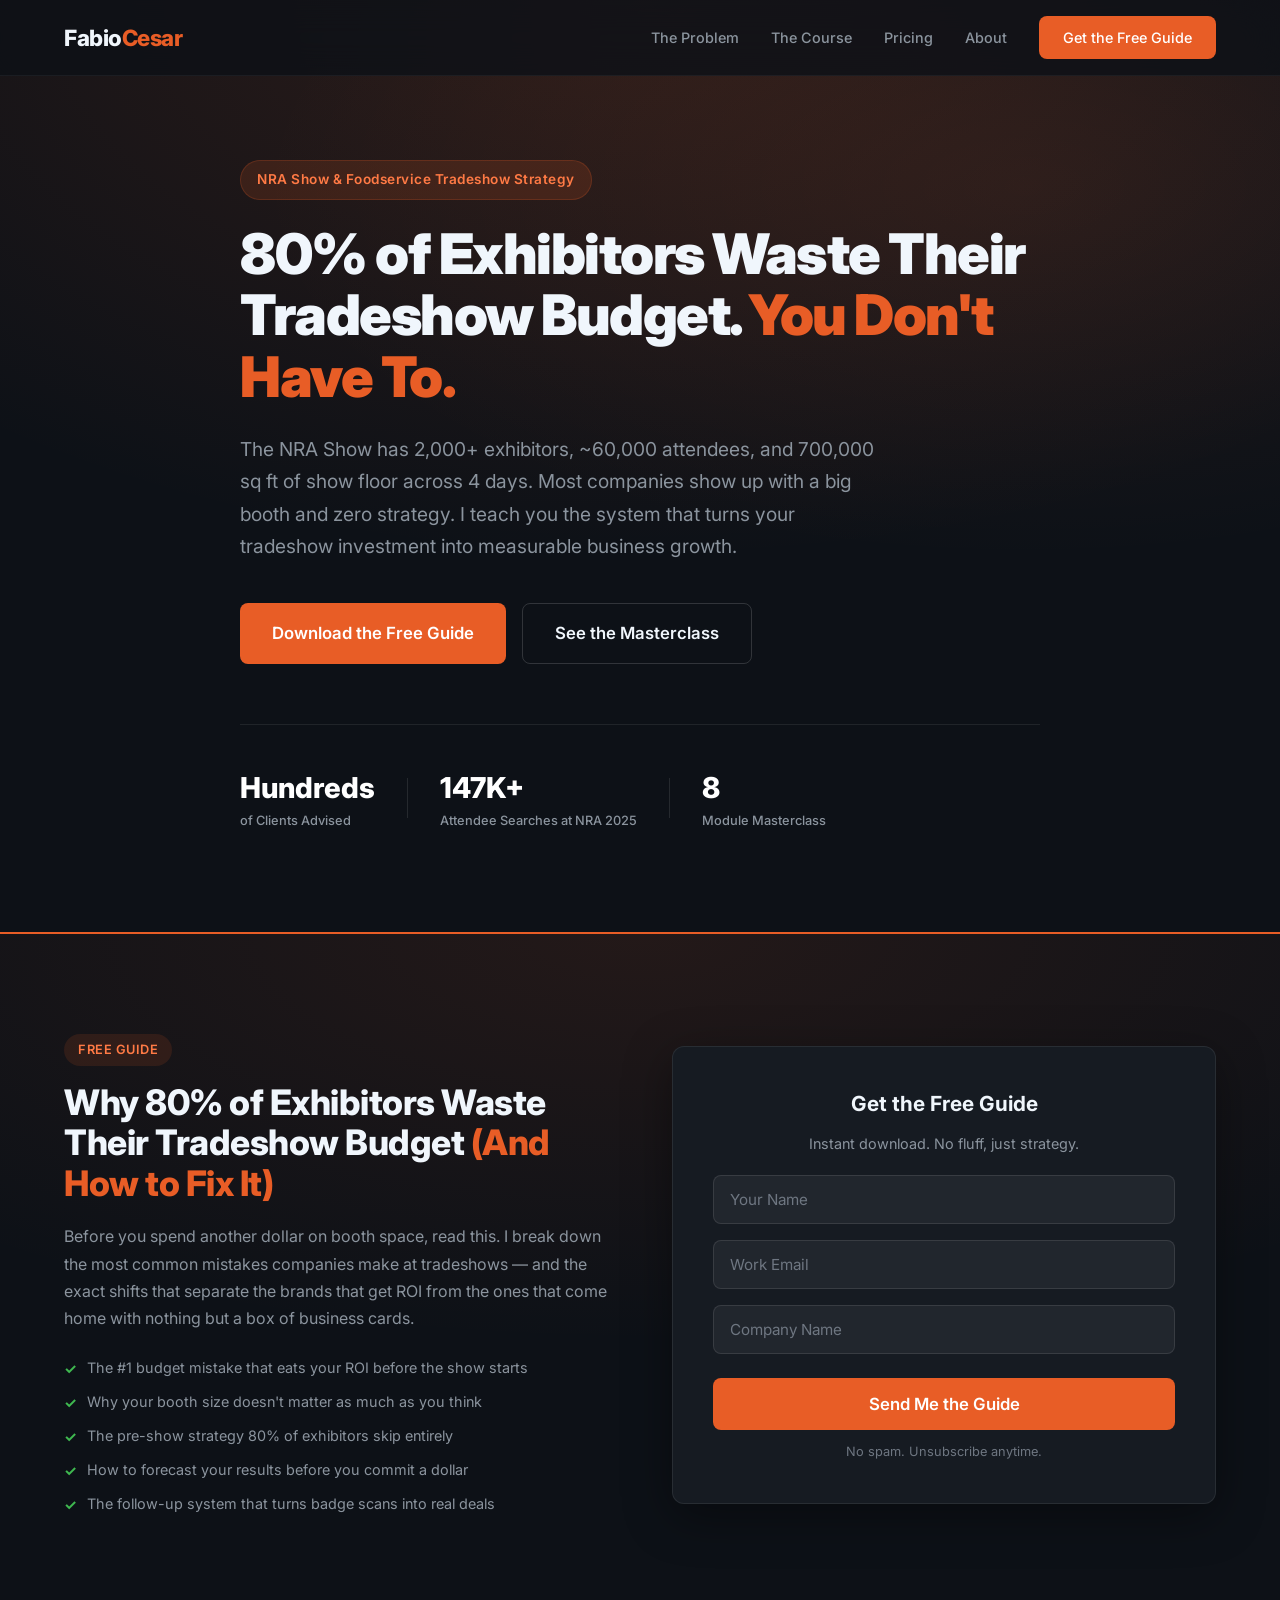
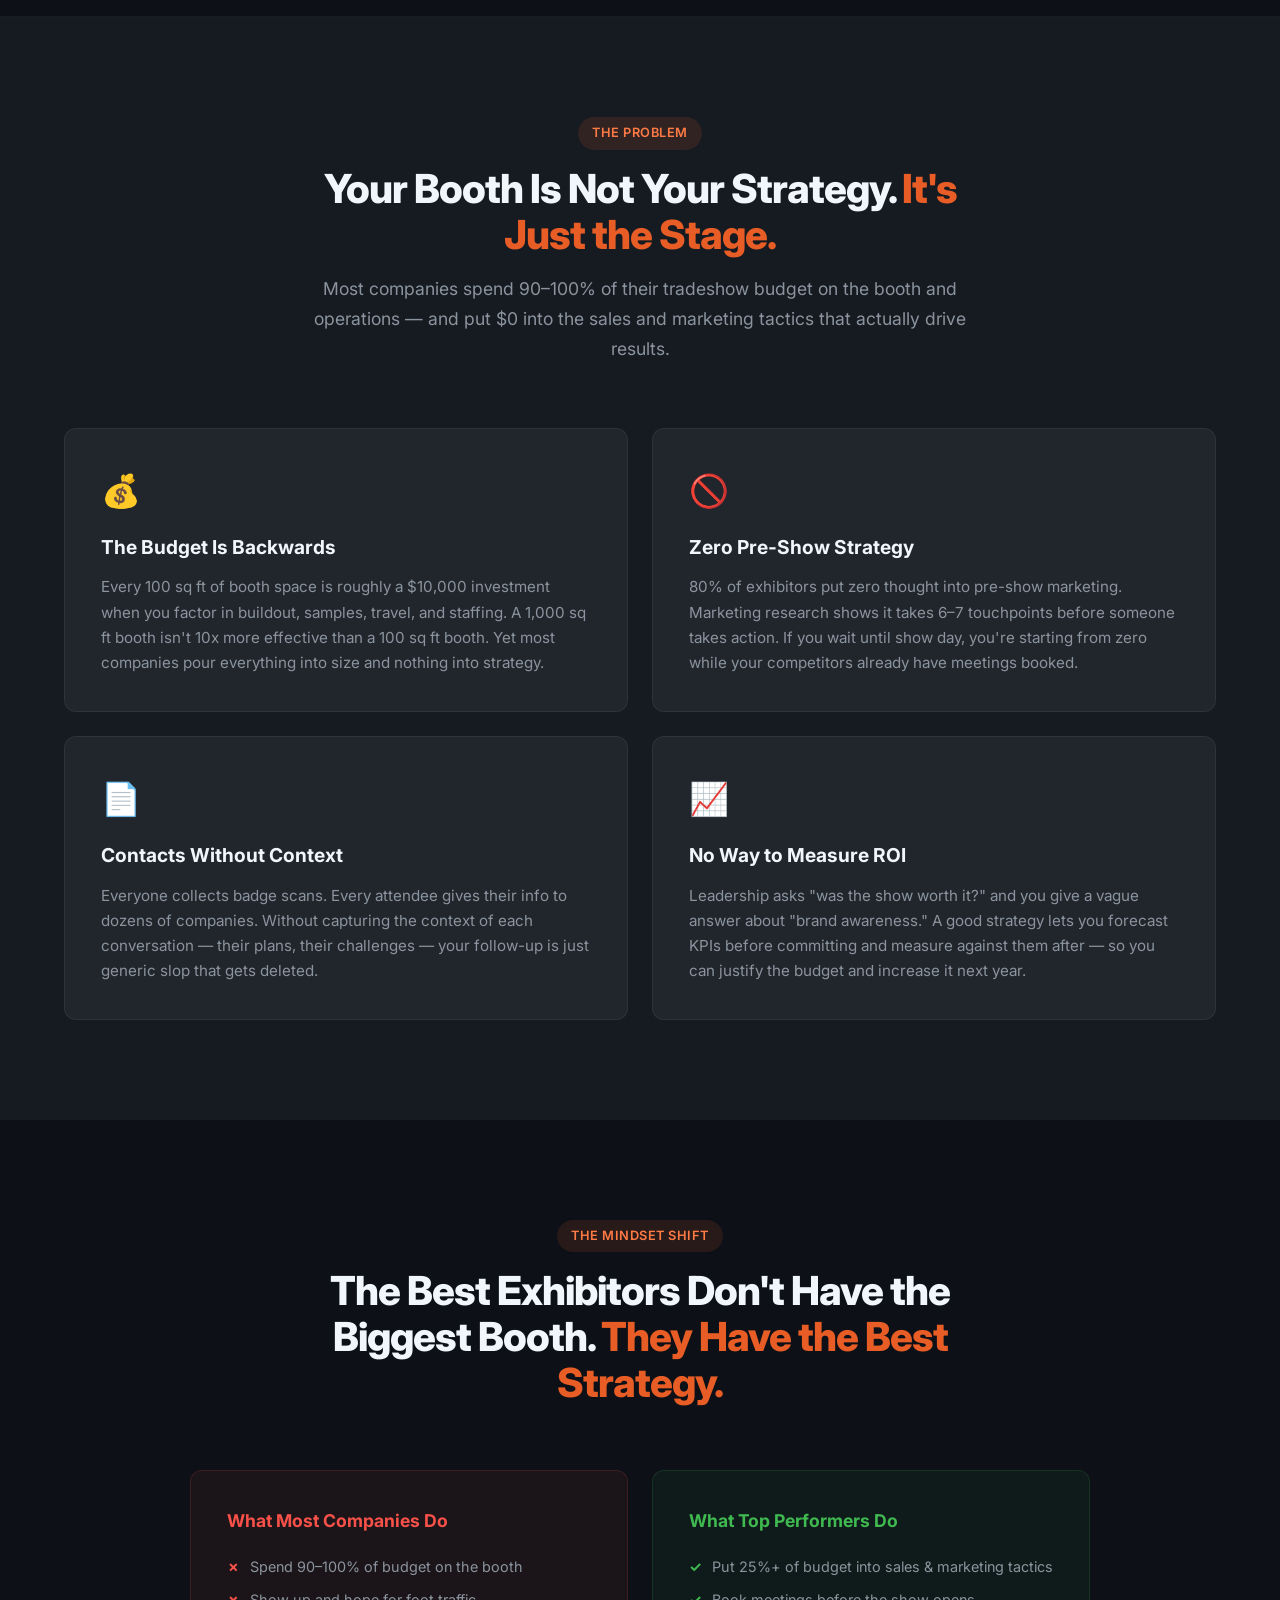
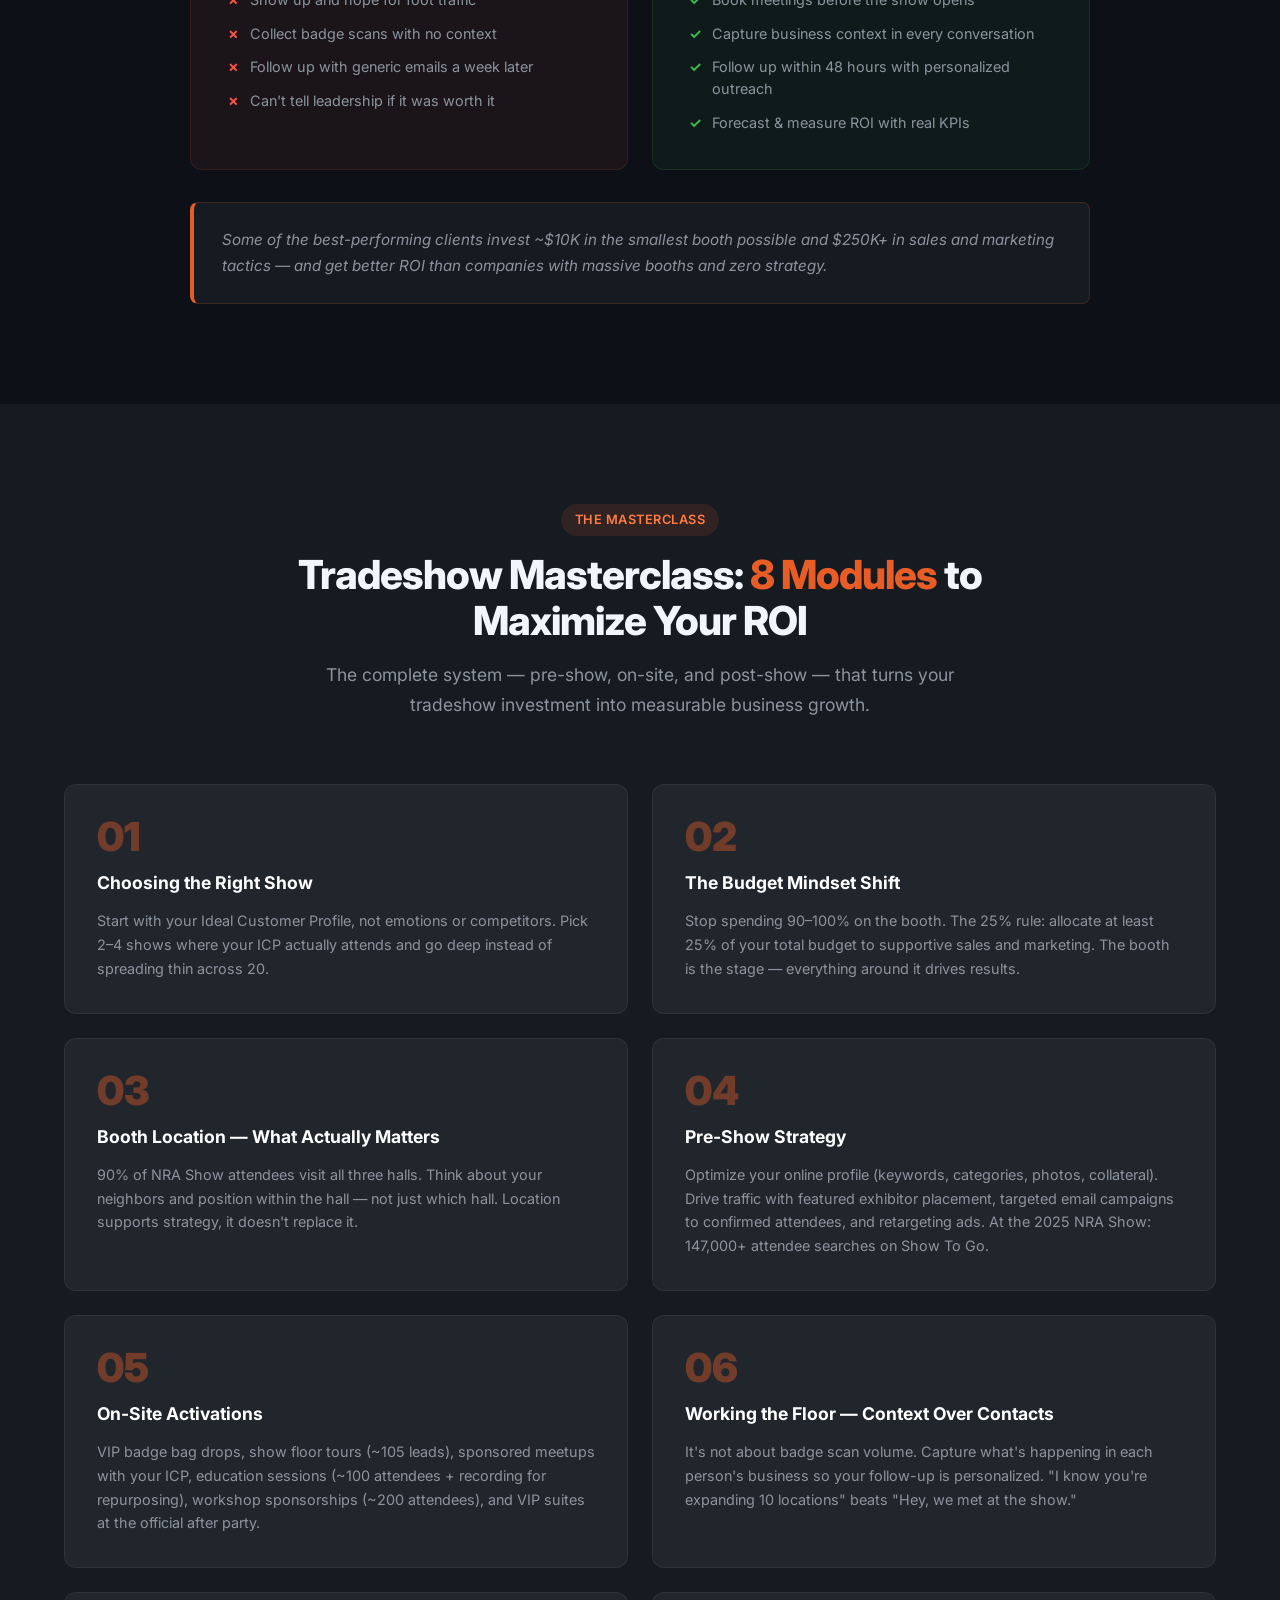
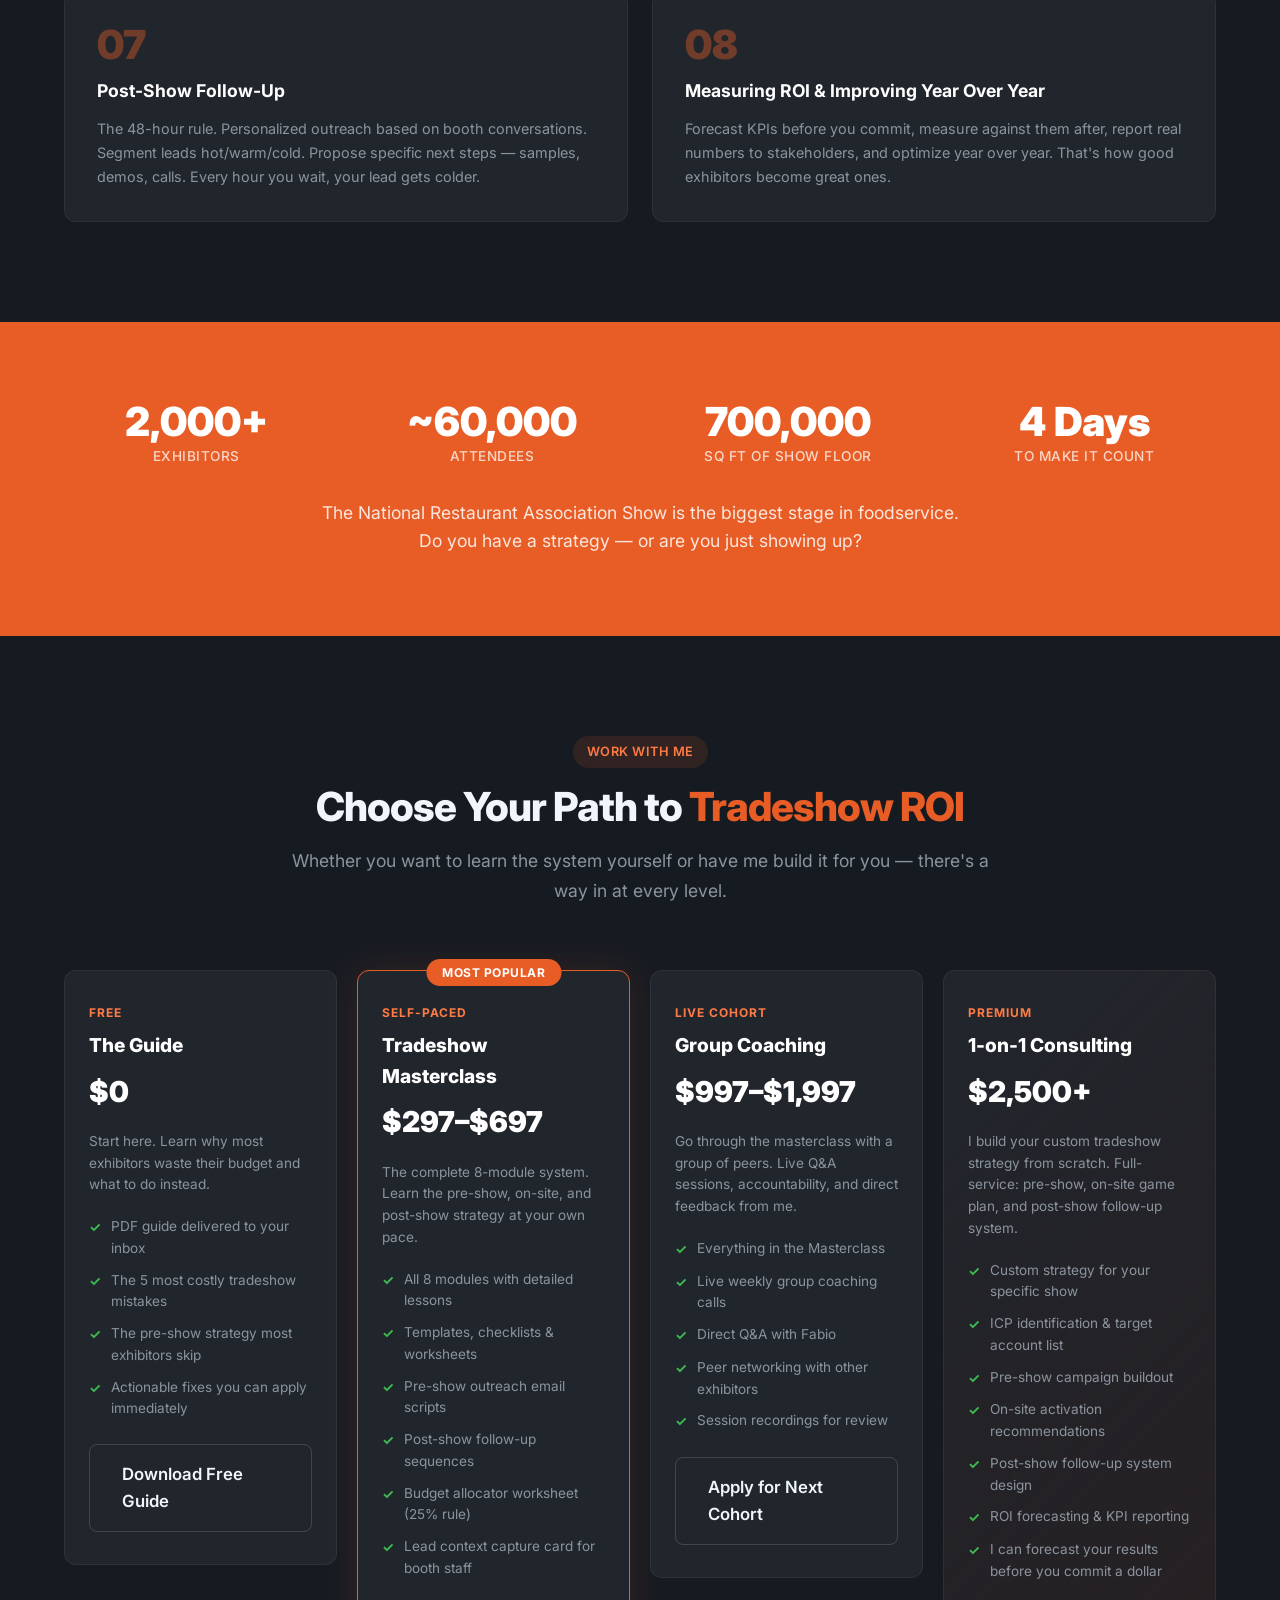
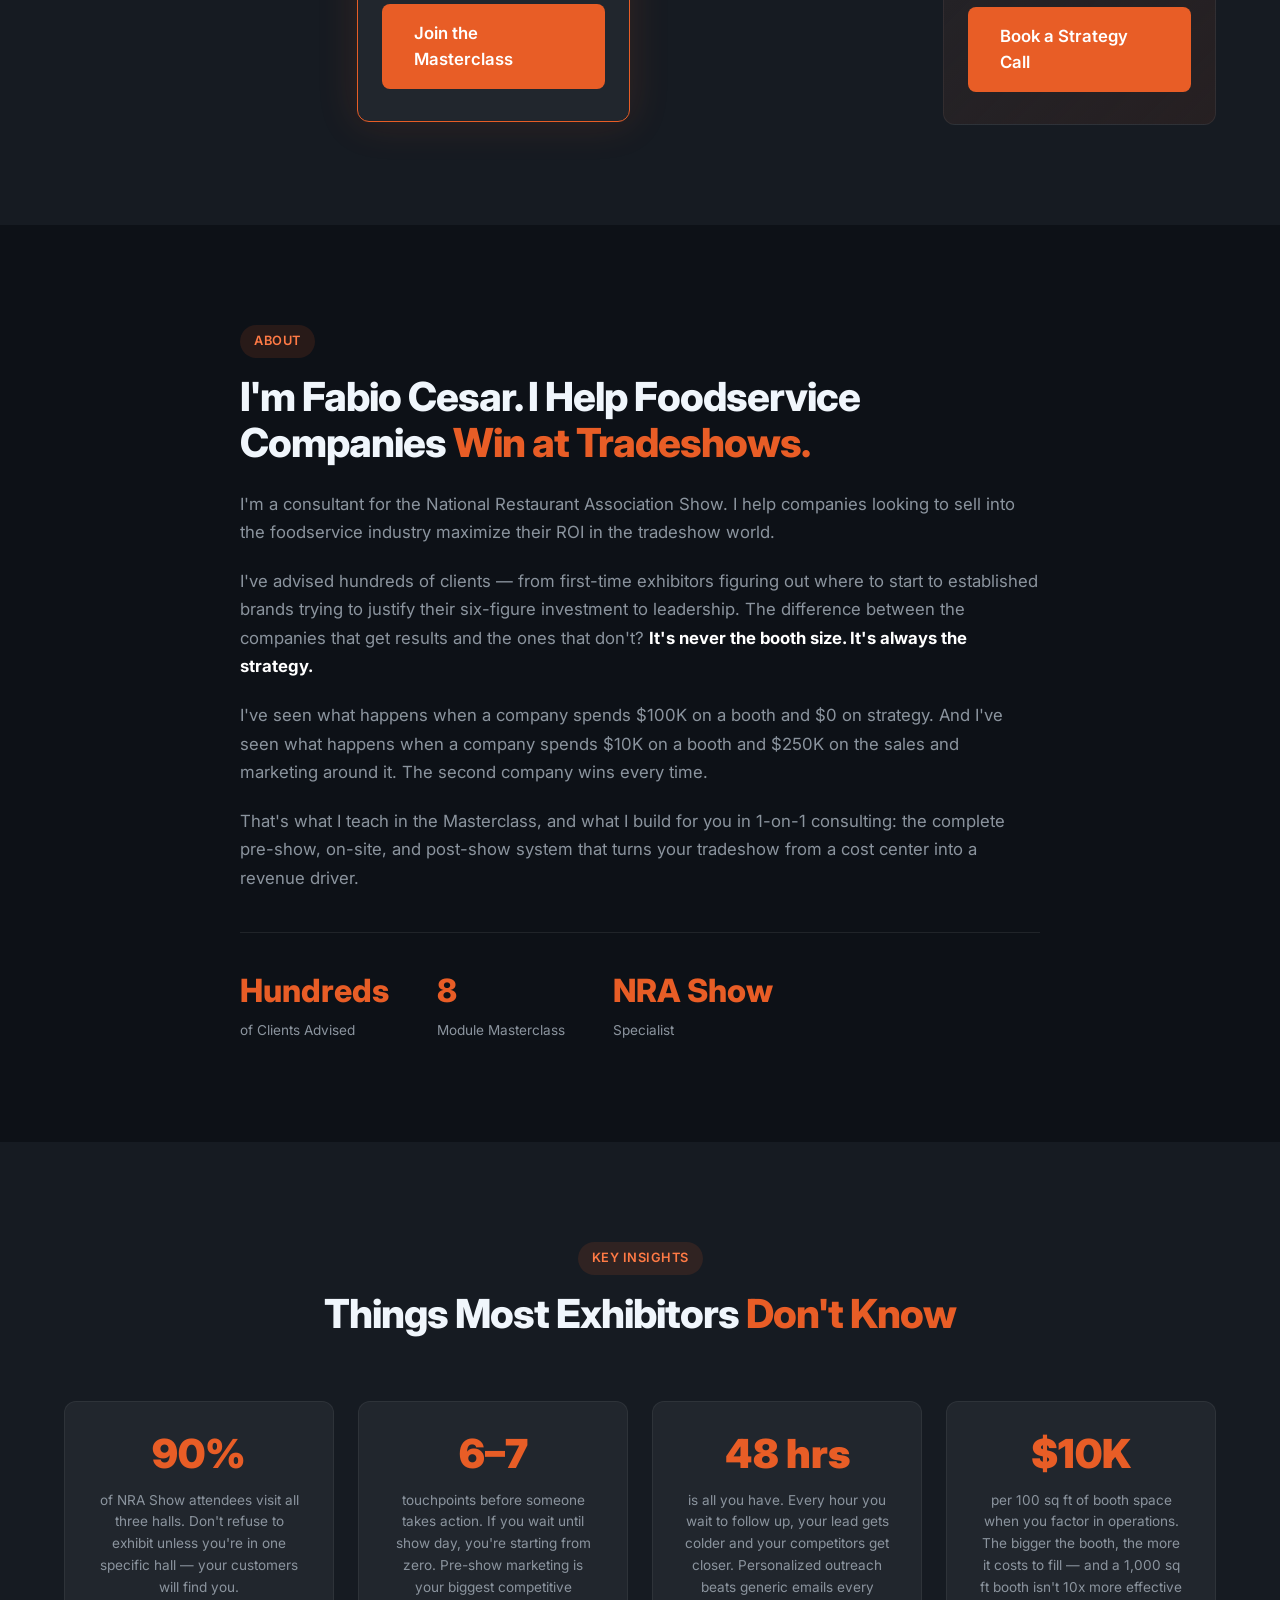
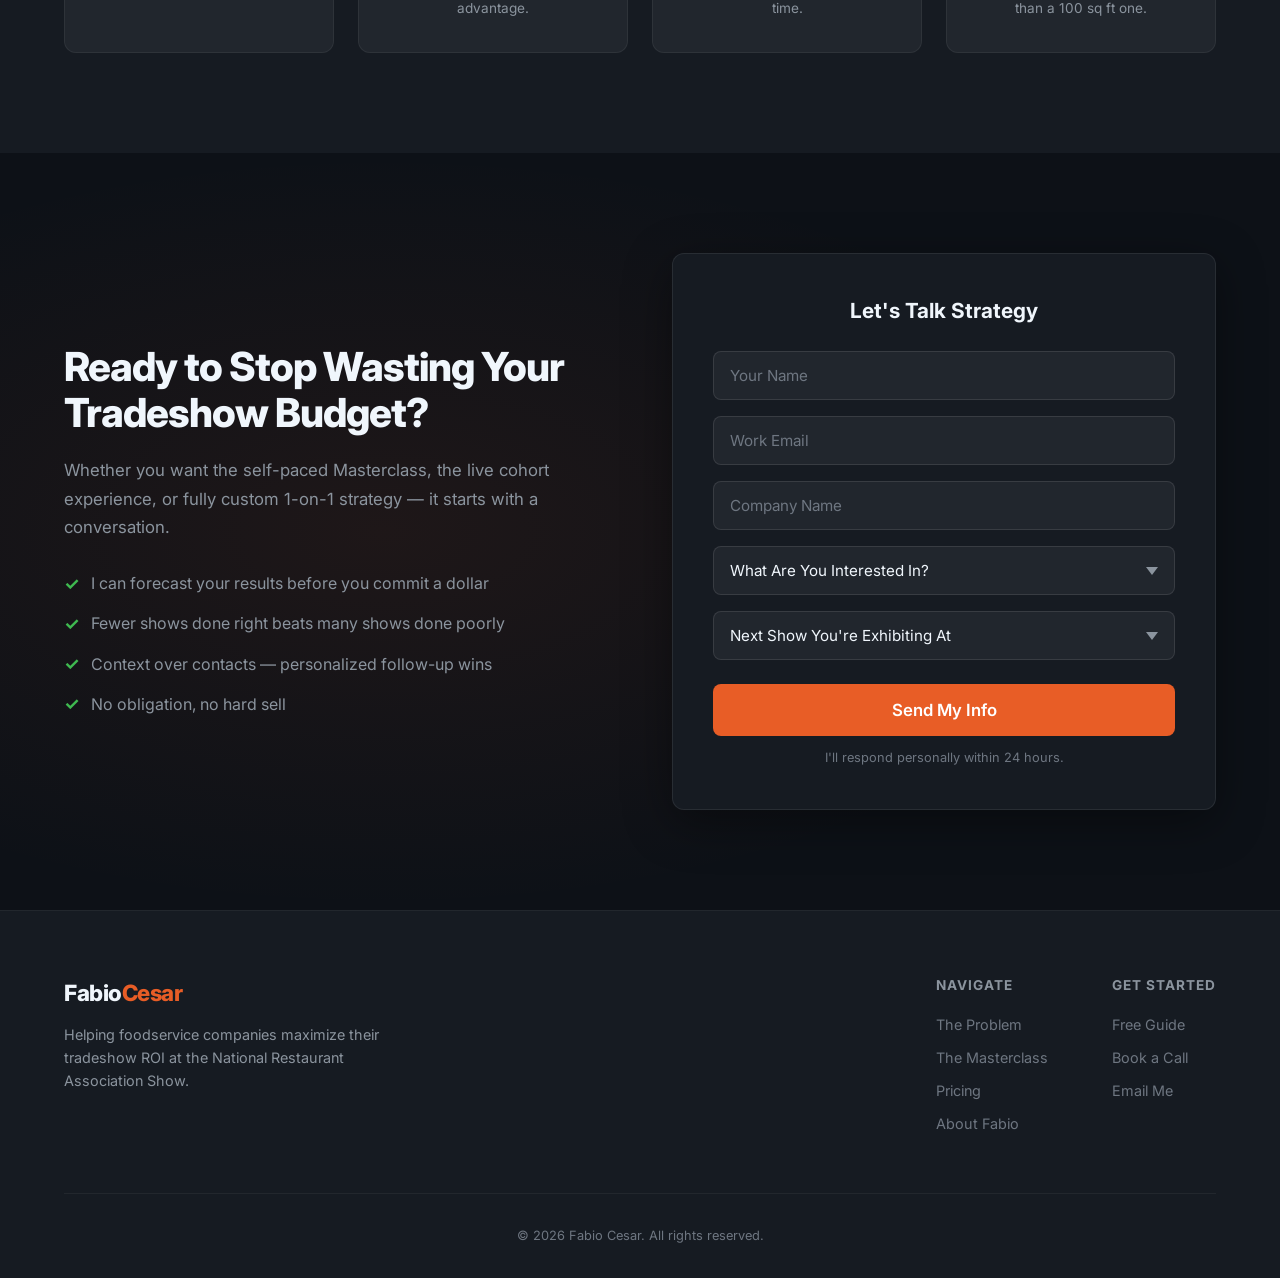
==== commit 8ecd3adc: "Rewrite site for Fabio Cesar's tradeshow consulting business - Personal branding (Fabio Cesar, NRA S" ====
--- a/index.html
+++ b/index.html
@@ -3,8 +3,8 @@
 <head>
     <meta charset="UTF-8">
     <meta name="viewport" content="width=device-width, initial-scale=1.0">
-    <title>Trade Show Domination | Food Service Industry Strategy</title>
-    <meta name="description" content="Turn your $100,000 trade show investment into measurable ROI. Expert strategy for food service brands ready to dominate the show floor.">
+    <title>Fabio Cesar | NRA Show &amp; Foodservice Tradeshow Strategy</title>
+    <meta name="description" content="Stop wasting your tradeshow budget. Fabio Cesar helps foodservice companies maximize ROI at the NRA Show with a proven pre-show, on-site, and post-show system.">
     <link rel="preconnect" href="https://fonts.googleapis.com">
     <link rel="preconnect" href="https://fonts.gstatic.com" crossorigin>
     <link href="https://fonts.googleapis.com/css2?family=Inter:wght@400;500;600;700;800;900&display=swap" rel="stylesheet">
@@ -15,13 +15,13 @@
     <!-- Navigation -->
     <nav class="nav">
         <div class="container nav-inner">
-            <a href="#" class="logo">TradeShow<span>Domination</span></a>
+            <a href="#" class="logo">Fabio<span>Cesar</span></a>
             <div class="nav-links" id="navLinks">
                 <a href="#problem">The Problem</a>
-                <a href="#approach">Our Approach</a>
-                <a href="#results">Results</a>
+                <a href="#course">The Course</a>
+                <a href="#pricing">Pricing</a>
                 <a href="#about">About</a>
-                <a href="#contact" class="btn btn-nav">Book a Call</a>
+                <a href="#lead-magnet" class="btn btn-nav">Get the Free Guide</a>
             </div>
             <button class="mobile-toggle" id="mobileToggle" aria-label="Toggle menu">
                 <span></span><span></span><span></span>
@@ -33,237 +33,366 @@
     <section class="hero">
         <div class="container">
             <div class="hero-content">
-                <div class="hero-badge">Food Service Trade Show Strategy</div>
-                <h1>Your $100,000 Trade Show Budget Deserves a <span class="highlight">$100,000 Strategy</span></h1>
-                <p class="hero-sub">Most food service brands walk into NRA Show, IDDBA, or Fancy Food with a big booth and no plan. They leave with a box of business cards and nothing to show for it. <strong>We fix that.</strong></p>
+                <div class="hero-badge">NRA Show &amp; Foodservice Tradeshow Strategy</div>
+                <h1>80% of Exhibitors Waste Their Tradeshow Budget. <span class="highlight">You Don't Have To.</span></h1>
+                <p class="hero-sub">The NRA Show has 2,000+ exhibitors, ~60,000 attendees, and 700,000 sq ft of show floor across 4 days. Most companies show up with a big booth and zero strategy. I teach you the system that turns your tradeshow investment into measurable business growth.</p>
                 <div class="hero-ctas">
-                    <a href="#contact" class="btn btn-primary btn-lg">Get Your Strategy Session</a>
-                    <a href="#problem" class="btn btn-ghost btn-lg">See What's Going Wrong</a>
+                    <a href="#lead-magnet" class="btn btn-primary btn-lg">Download the Free Guide</a>
+                    <a href="#course" class="btn btn-ghost btn-lg">See the Masterclass</a>
                 </div>
                 <div class="hero-proof">
                     <div class="proof-item">
-                        <span class="proof-number">15+</span>
-                        <span class="proof-label">Years in Food Service</span>
+                        <span class="proof-number">Hundreds</span>
+                        <span class="proof-label">of Clients Advised</span>
                     </div>
                     <div class="proof-divider"></div>
                     <div class="proof-item">
-                        <span class="proof-number">$2M+</span>
-                        <span class="proof-label">Trade Show Budgets Managed</span>
+                        <span class="proof-number">147K+</span>
+                        <span class="proof-label">Attendee Searches at NRA 2025</span>
                     </div>
                     <div class="proof-divider"></div>
                     <div class="proof-item">
-                        <span class="proof-number">3x</span>
-                        <span class="proof-label">Average ROI Increase</span>
+                        <span class="proof-number">8</span>
+                        <span class="proof-label">Module Masterclass</span>
                     </div>
                 </div>
             </div>
         </div>
         <div class="hero-bg"></div>
+    </section>
+
+    <!-- Lead Magnet Section (Top of Funnel) -->
+    <section class="section section-leadmagnet" id="lead-magnet">
+        <div class="container">
+            <div class="leadmagnet-layout">
+                <div class="leadmagnet-text">
+                    <span class="section-tag">Free Guide</span>
+                    <h2>Why 80% of Exhibitors Waste Their Tradeshow Budget <span class="highlight">(And How to Fix It)</span></h2>
+                    <p>Before you spend another dollar on booth space, read this. I break down the most common mistakes companies make at tradeshows &mdash; and the exact shifts that separate the brands that get ROI from the ones that come home with nothing but a box of business cards.</p>
+                    <ul class="check-list">
+                        <li>The #1 budget mistake that eats your ROI before the show starts</li>
+                        <li>Why your booth size doesn't matter as much as you think</li>
+                        <li>The pre-show strategy 80% of exhibitors skip entirely</li>
+                        <li>How to forecast your results before you commit a dollar</li>
+                        <li>The follow-up system that turns badge scans into real deals</li>
+                    </ul>
+                </div>
+                <div class="leadmagnet-form-wrapper">
+                    <form class="cta-form" id="leadMagnetForm">
+                        <h3>Get the Free Guide</h3>
+                        <p class="form-subtitle">Instant download. No fluff, just strategy.</p>
+                        <div class="form-group">
+                            <input type="text" name="name" placeholder="Your Name" required>
+                        </div>
+                        <div class="form-group">
+                            <input type="email" name="email" placeholder="Work Email" required>
+                        </div>
+                        <div class="form-group">
+                            <input type="text" name="company" placeholder="Company Name">
+                        </div>
+                        <button type="submit" class="btn btn-primary btn-lg btn-full">Send Me the Guide</button>
+                        <p class="form-note">No spam. Unsubscribe anytime.</p>
+                    </form>
+                </div>
+            </div>
+        </div>
     </section>
 
     <!-- Problem Section -->
     <section class="section section-dark" id="problem">
         <div class="container">
             <div class="section-header">
-                <span class="section-tag">The $100,000 Problem</span>
-                <h2>You're Spending Six Figures and <span class="highlight">Hoping for the Best</span></h2>
-                <p class="section-intro">Sound familiar? You book the booth, ship the samples, fly the team out... then cross your fingers.</p>
+                <span class="section-tag">The Problem</span>
+                <h2>Your Booth Is Not Your Strategy. <span class="highlight">It's Just the Stage.</span></h2>
+                <p class="section-intro">Most companies spend 90&ndash;100% of their tradeshow budget on the booth and operations &mdash; and put $0 into the sales and marketing tactics that actually drive results.</p>
             </div>
             <div class="pain-grid">
                 <div class="pain-card">
                     <div class="pain-icon">&#128176;</div>
-                    <h3>The Budget Black Hole</h3>
-                    <p>Between booth space, build-out, travel, samples, and staffing, you're easily spending $50K-$150K per show. But can you tie a single dollar of revenue back to it?</p>
+                    <h3>The Budget Is Backwards</h3>
+                    <p>Every 100 sq ft of booth space is roughly a $10,000 investment when you factor in buildout, samples, travel, and staffing. A 1,000 sq ft booth isn't 10x more effective than a 100 sq ft booth. Yet most companies pour everything into size and nothing into strategy.</p>
+                </div>
+                <div class="pain-card">
+                    <div class="pain-icon">&#128683;</div>
+                    <h3>Zero Pre-Show Strategy</h3>
+                    <p>80% of exhibitors put zero thought into pre-show marketing. Marketing research shows it takes 6&ndash;7 touchpoints before someone takes action. If you wait until show day, you're starting from zero while your competitors already have meetings booked.</p>
                 </div>
                 <div class="pain-card">
                     <div class="pain-icon">&#128196;</div>
-                    <h3>The Business Card Graveyard</h3>
-                    <p>Your team comes back with 500 cards and a spreadsheet that never gets touched. Leads go cold within 48 hours. Six months later, nobody can tell you what came from the show.</p>
-                </div>
-                <div class="pain-card">
-                    <div class="pain-icon">&#127917;</div>
-                    <h3>No Game Plan</h3>
-                    <p>Your competitors have pre-show campaigns, scheduled meetings, and a follow-up machine. You have... a nice tablecloth and some brochures.</p>
+                    <h3>Contacts Without Context</h3>
+                    <p>Everyone collects badge scans. Every attendee gives their info to dozens of companies. Without capturing the context of each conversation &mdash; their plans, their challenges &mdash; your follow-up is just generic slop that gets deleted.</p>
                 </div>
                 <div class="pain-card">
                     <div class="pain-icon">&#128200;</div>
-                    <h3>Zero Accountability</h3>
-                    <p>Leadership asks "was the show worth it?" and you give a vague answer about "brand awareness" and "good conversations." That answer has an expiration date.</p>
-                </div>
-            </div>
-        </div>
-    </section>
-
-    <!-- Approach Section -->
-    <section class="section" id="approach">
+                    <h3>No Way to Measure ROI</h3>
+                    <p>Leadership asks "was the show worth it?" and you give a vague answer about "brand awareness." A good strategy lets you forecast KPIs before committing and measure against them after &mdash; so you can justify the budget and increase it next year.</p>
+                </div>
+            </div>
+        </div>
+    </section>
+
+    <!-- The Shift Section -->
+    <section class="section">
+        <div class="container">
+            <div class="shift-layout">
+                <div class="section-header">
+                    <span class="section-tag">The Mindset Shift</span>
+                    <h2>The Best Exhibitors Don't Have the Biggest Booth. <span class="highlight">They Have the Best Strategy.</span></h2>
+                </div>
+                <div class="shift-grid">
+                    <div class="shift-card shift-bad">
+                        <h3>What Most Companies Do</h3>
+                        <ul>
+                            <li>Spend 90&ndash;100% of budget on the booth</li>
+                            <li>Show up and hope for foot traffic</li>
+                            <li>Collect badge scans with no context</li>
+                            <li>Follow up with generic emails a week later</li>
+                            <li>Can't tell leadership if it was worth it</li>
+                        </ul>
+                    </div>
+                    <div class="shift-card shift-good">
+                        <h3>What Top Performers Do</h3>
+                        <ul>
+                            <li>Put 25%+ of budget into sales &amp; marketing tactics</li>
+                            <li>Book meetings before the show opens</li>
+                            <li>Capture business context in every conversation</li>
+                            <li>Follow up within 48 hours with personalized outreach</li>
+                            <li>Forecast &amp; measure ROI with real KPIs</li>
+                        </ul>
+                    </div>
+                </div>
+                <div class="shift-callout">
+                    <p>Some of the best-performing clients invest ~$10K in the smallest booth possible and $250K+ in sales and marketing tactics &mdash; and get better ROI than companies with massive booths and zero strategy.</p>
+                </div>
+            </div>
+        </div>
+    </section>
+
+    <!-- Course Section -->
+    <section class="section section-dark" id="course">
         <div class="container">
             <div class="section-header">
-                <span class="section-tag">The Framework</span>
-                <h2>A Proven System That Turns Trade Shows Into <span class="highlight">Revenue Machines</span></h2>
-                <p class="section-intro">We don't just help you "do a trade show." We build a 90-day strategy around it.</p>
-            </div>
-            <div class="timeline">
-                <div class="timeline-item">
-                    <div class="timeline-marker">
-                        <span>1</span>
-                    </div>
-                    <div class="timeline-content">
-                        <div class="timeline-phase">30 Days Before</div>
-                        <h3>Pre-Show Domination</h3>
-                        <p>We identify your top 50 target accounts, build outreach campaigns, schedule booth meetings, and create buzz so you're not waiting for foot traffic &mdash; you're pulling people in.</p>
-                        <ul class="check-list">
-                            <li>Target account identification & prioritization</li>
-                            <li>Pre-show email & LinkedIn outreach sequences</li>
-                            <li>Meeting scheduling with key buyers</li>
-                            <li>Booth staff training & role assignments</li>
-                        </ul>
-                    </div>
-                </div>
-                <div class="timeline-item">
-                    <div class="timeline-marker">
-                        <span>2</span>
-                    </div>
-                    <div class="timeline-content">
-                        <div class="timeline-phase">During the Show</div>
-                        <h3>Show Floor Execution</h3>
-                        <p>Real-time lead capture, qualification scoring, and daily debriefs so your team is focused on the conversations that actually move the needle &mdash; not handing out free samples to anyone who walks by.</p>
-                        <ul class="check-list">
-                            <li>Lead capture & qualification system</li>
-                            <li>Daily team debriefs & strategy adjustments</li>
-                            <li>Real-time competitive intelligence</li>
-                            <li>VIP meeting coordination</li>
-                        </ul>
-                    </div>
-                </div>
-                <div class="timeline-item">
-                    <div class="timeline-marker">
-                        <span>3</span>
-                    </div>
-                    <div class="timeline-content">
-                        <div class="timeline-phase">30 Days After</div>
-                        <h3>Post-Show Revenue Engine</h3>
-                        <p>This is where 90% of exhibitors drop the ball. We build an automated follow-up machine that nurtures every lead while your competitors are still sorting business cards.</p>
-                        <ul class="check-list">
-                            <li>48-hour personalized follow-up sequences</li>
-                            <li>Lead scoring & sales handoff process</li>
-                            <li>Pipeline tracking & ROI reporting</li>
-                            <li>Post-mortem analysis & next-show strategy</li>
-                        </ul>
-                    </div>
-                </div>
-            </div>
-        </div>
-    </section>
-
-    <!-- Results Section -->
-    <section class="section section-dark" id="results">
+                <span class="section-tag">The Masterclass</span>
+                <h2>Tradeshow Masterclass: <span class="highlight">8 Modules</span> to Maximize Your ROI</h2>
+                <p class="section-intro">The complete system &mdash; pre-show, on-site, and post-show &mdash; that turns your tradeshow investment into measurable business growth.</p>
+            </div>
+            <div class="modules-grid">
+                <div class="module-card">
+                    <div class="module-number">01</div>
+                    <h3>Choosing the Right Show</h3>
+                    <p>Start with your Ideal Customer Profile, not emotions or competitors. Pick 2&ndash;4 shows where your ICP actually attends and go deep instead of spreading thin across 20.</p>
+                </div>
+                <div class="module-card">
+                    <div class="module-number">02</div>
+                    <h3>The Budget Mindset Shift</h3>
+                    <p>Stop spending 90&ndash;100% on the booth. The 25% rule: allocate at least 25% of your total budget to supportive sales and marketing. The booth is the stage &mdash; everything around it drives results.</p>
+                </div>
+                <div class="module-card">
+                    <div class="module-number">03</div>
+                    <h3>Booth Location &mdash; What Actually Matters</h3>
+                    <p>90% of NRA Show attendees visit all three halls. Think about your neighbors and position within the hall &mdash; not just which hall. Location supports strategy, it doesn't replace it.</p>
+                </div>
+                <div class="module-card">
+                    <div class="module-number">04</div>
+                    <h3>Pre-Show Strategy</h3>
+                    <p>Optimize your online profile (keywords, categories, photos, collateral). Drive traffic with featured exhibitor placement, targeted email campaigns to confirmed attendees, and retargeting ads. At the 2025 NRA Show: 147,000+ attendee searches on Show To Go.</p>
+                </div>
+                <div class="module-card">
+                    <div class="module-number">05</div>
+                    <h3>On-Site Activations</h3>
+                    <p>VIP badge bag drops, show floor tours (~105 leads), sponsored meetups with your ICP, education sessions (~100 attendees + recording for repurposing), workshop sponsorships (~200 attendees), and VIP suites at the official after party.</p>
+                </div>
+                <div class="module-card">
+                    <div class="module-number">06</div>
+                    <h3>Working the Floor &mdash; Context Over Contacts</h3>
+                    <p>It's not about badge scan volume. Capture what's happening in each person's business so your follow-up is personalized. "I know you're expanding 10 locations" beats "Hey, we met at the show."</p>
+                </div>
+                <div class="module-card">
+                    <div class="module-number">07</div>
+                    <h3>Post-Show Follow-Up</h3>
+                    <p>The 48-hour rule. Personalized outreach based on booth conversations. Segment leads hot/warm/cold. Propose specific next steps &mdash; samples, demos, calls. Every hour you wait, your lead gets colder.</p>
+                </div>
+                <div class="module-card">
+                    <div class="module-number">08</div>
+                    <h3>Measuring ROI &amp; Improving Year Over Year</h3>
+                    <p>Forecast KPIs before you commit, measure against them after, report real numbers to stakeholders, and optimize year over year. That's how good exhibitors become great ones.</p>
+                </div>
+            </div>
+        </div>
+    </section>
+
+    <!-- NRA Show Stats Callout -->
+    <section class="section section-stats">
+        <div class="container">
+            <div class="stats-bar">
+                <div class="stat-item">
+                    <span class="stat-number">2,000+</span>
+                    <span class="stat-label">Exhibitors</span>
+                </div>
+                <div class="stat-item">
+                    <span class="stat-number">~60,000</span>
+                    <span class="stat-label">Attendees</span>
+                </div>
+                <div class="stat-item">
+                    <span class="stat-number">700,000</span>
+                    <span class="stat-label">Sq Ft of Show Floor</span>
+                </div>
+                <div class="stat-item">
+                    <span class="stat-number">4 Days</span>
+                    <span class="stat-label">To Make It Count</span>
+                </div>
+            </div>
+            <p class="stats-caption">The National Restaurant Association Show is the biggest stage in foodservice. Do you have a strategy &mdash; or are you just showing up?</p>
+        </div>
+    </section>
+
+    <!-- Pricing Section -->
+    <section class="section section-dark" id="pricing">
         <div class="container">
             <div class="section-header">
-                <span class="section-tag">Real Results</span>
-                <h2>What Happens When You <span class="highlight">Actually Have a Plan</span></h2>
-            </div>
-            <div class="results-grid">
-                <div class="result-card">
-                    <div class="result-stat">327%</div>
-                    <div class="result-label">ROI on Trade Show Spend</div>
-                    <p>A mid-size food manufacturer went from "we think it was worth it" to $1.2M in traceable pipeline from a single NRA Show.</p>
-                </div>
-                <div class="result-card">
-                    <div class="result-stat">52</div>
-                    <div class="result-label">Pre-Booked Meetings</div>
-                    <p>A specialty ingredients company went from hoping people would stop by to having a fully packed schedule before the show even opened.</p>
-                </div>
-                <div class="result-card">
-                    <div class="result-stat">14 Days</div>
-                    <div class="result-label">From Lead to First Order</div>
-                    <p>With our follow-up system in place, a kitchen equipment brand closed their first show-sourced deal in under two weeks &mdash; down from their typical 6-month cycle.</p>
-                </div>
-            </div>
-        </div>
-    </section>
-
-    <!-- Shows We Cover -->
-    <section class="section">
-        <div class="container">
-            <div class="section-header">
-                <span class="section-tag">Where We Work</span>
-                <h2>The Shows That Matter in <span class="highlight">Food Service</span></h2>
-                <p class="section-intro">We know these floors, these buyers, and these dynamics inside and out.</p>
-            </div>
-            <div class="shows-grid">
-                <div class="show-card">
-                    <h3>NRA Show</h3>
-                    <p>The big one. 60,000+ attendees, thousands of exhibitors. Without a strategy, you're invisible.</p>
-                </div>
-                <div class="show-card">
-                    <h3>IDDBA</h3>
-                    <p>Dairy, deli, bakery &mdash; if you're in these categories, this is your Super Bowl. Make it count.</p>
-                </div>
-                <div class="show-card">
-                    <h3>Fancy Food Show</h3>
-                    <p>Specialty and artisan brands competing for shelf space. Stand out or get lost in the sauce.</p>
-                </div>
-                <div class="show-card">
-                    <h3>NAFEM</h3>
-                    <p>Equipment manufacturers need a different playbook. Longer sales cycles, bigger deals, higher stakes.</p>
-                </div>
-                <div class="show-card">
-                    <h3>Natural Products Expo</h3>
-                    <p>The natural & organic space is crowded. Your booth needs to tell a story, not just display a product.</p>
-                </div>
-                <div class="show-card">
-                    <h3>Your Show</h3>
-                    <p>Regional, niche, or international &mdash; our framework adapts to any food service trade event.</p>
+                <span class="section-tag">Work With Me</span>
+                <h2>Choose Your Path to <span class="highlight">Tradeshow ROI</span></h2>
+                <p class="section-intro">Whether you want to learn the system yourself or have me build it for you &mdash; there's a way in at every level.</p>
+            </div>
+            <div class="pricing-grid">
+                <div class="pricing-card">
+                    <div class="pricing-tier">Free</div>
+                    <div class="pricing-name">The Guide</div>
+                    <div class="pricing-price">$0</div>
+                    <p class="pricing-desc">Start here. Learn why most exhibitors waste their budget and what to do instead.</p>
+                    <ul class="check-list">
+                        <li>PDF guide delivered to your inbox</li>
+                        <li>The 5 most costly tradeshow mistakes</li>
+                        <li>The pre-show strategy most exhibitors skip</li>
+                        <li>Actionable fixes you can apply immediately</li>
+                    </ul>
+                    <a href="#lead-magnet" class="btn btn-ghost btn-lg btn-full">Download Free Guide</a>
+                </div>
+                <div class="pricing-card pricing-featured">
+                    <div class="pricing-badge">Most Popular</div>
+                    <div class="pricing-tier">Self-Paced</div>
+                    <div class="pricing-name">Tradeshow Masterclass</div>
+                    <div class="pricing-price">$297&ndash;$697</div>
+                    <p class="pricing-desc">The complete 8-module system. Learn the pre-show, on-site, and post-show strategy at your own pace.</p>
+                    <ul class="check-list">
+                        <li>All 8 modules with detailed lessons</li>
+                        <li>Templates, checklists &amp; worksheets</li>
+                        <li>Pre-show outreach email scripts</li>
+                        <li>Post-show follow-up sequences</li>
+                        <li>Budget allocator worksheet (25% rule)</li>
+                        <li>Lead context capture card for booth staff</li>
+                    </ul>
+                    <a href="#contact" class="btn btn-primary btn-lg btn-full">Join the Masterclass</a>
+                </div>
+                <div class="pricing-card">
+                    <div class="pricing-tier">Live Cohort</div>
+                    <div class="pricing-name">Group Coaching</div>
+                    <div class="pricing-price">$997&ndash;$1,997</div>
+                    <p class="pricing-desc">Go through the masterclass with a group of peers. Live Q&amp;A sessions, accountability, and direct feedback from me.</p>
+                    <ul class="check-list">
+                        <li>Everything in the Masterclass</li>
+                        <li>Live weekly group coaching calls</li>
+                        <li>Direct Q&amp;A with Fabio</li>
+                        <li>Peer networking with other exhibitors</li>
+                        <li>Session recordings for review</li>
+                    </ul>
+                    <a href="#contact" class="btn btn-ghost btn-lg btn-full">Apply for Next Cohort</a>
+                </div>
+                <div class="pricing-card pricing-premium">
+                    <div class="pricing-tier">Premium</div>
+                    <div class="pricing-name">1-on-1 Consulting</div>
+                    <div class="pricing-price">$2,500+</div>
+                    <p class="pricing-desc">I build your custom tradeshow strategy from scratch. Full-service: pre-show, on-site game plan, and post-show follow-up system.</p>
+                    <ul class="check-list">
+                        <li>Custom strategy for your specific show</li>
+                        <li>ICP identification &amp; target account list</li>
+                        <li>Pre-show campaign buildout</li>
+                        <li>On-site activation recommendations</li>
+                        <li>Post-show follow-up system design</li>
+                        <li>ROI forecasting &amp; KPI reporting</li>
+                        <li>I can forecast your results before you commit a dollar</li>
+                    </ul>
+                    <a href="#contact" class="btn btn-primary btn-lg btn-full">Book a Strategy Call</a>
                 </div>
             </div>
         </div>
     </section>
 
     <!-- About Section -->
-    <section class="section section-dark" id="about">
+    <section class="section" id="about">
         <div class="container">
             <div class="about-layout">
                 <div class="about-text">
-                    <span class="section-tag">Who We Are</span>
-                    <h2>We've Been on Both Sides of the <span class="highlight">Booth</span></h2>
-                    <p>We're not general marketing consultants who read a blog post about trade shows. We've spent 15+ years in the food service industry &mdash; as exhibitors, as buyers walking the floor, and as the strategists behind some of the most successful booth experiences in the business.</p>
-                    <p>We've seen what a $100,000 trade show investment looks like when it's done right. And we've seen what it looks like when it's wasted. The difference isn't the booth size or the giveaways &mdash; <strong>it's the strategy.</strong></p>
-                    <p>That's what we bring to the table. A complete, battle-tested system that turns your trade show from a cost center into a revenue driver.</p>
+                    <span class="section-tag">About</span>
+                    <h2>I'm Fabio Cesar. I Help Foodservice Companies <span class="highlight">Win at Tradeshows.</span></h2>
+                    <p>I'm a consultant for the National Restaurant Association Show. I help companies looking to sell into the foodservice industry maximize their ROI in the tradeshow world.</p>
+                    <p>I've advised hundreds of clients &mdash; from first-time exhibitors figuring out where to start to established brands trying to justify their six-figure investment to leadership. The difference between the companies that get results and the ones that don't? <strong>It's never the booth size. It's always the strategy.</strong></p>
+                    <p>I've seen what happens when a company spends $100K on a booth and $0 on strategy. And I've seen what happens when a company spends $10K on a booth and $250K on the sales and marketing around it. The second company wins every time.</p>
+                    <p>That's what I teach in the Masterclass, and what I build for you in 1-on-1 consulting: the complete pre-show, on-site, and post-show system that turns your tradeshow from a cost center into a revenue driver.</p>
                     <div class="about-stats">
                         <div class="about-stat">
-                            <span>50+</span>
-                            <label>Shows Strategized</label>
+                            <span>Hundreds</span>
+                            <label>of Clients Advised</label>
                         </div>
                         <div class="about-stat">
-                            <span>200+</span>
-                            <label>Brands Served</label>
+                            <span>8</span>
+                            <label>Module Masterclass</label>
                         </div>
                         <div class="about-stat">
-                            <span>$50M+</span>
-                            <label>Pipeline Generated</label>
-                        </div>
-                    </div>
-                </div>
-            </div>
-        </div>
-    </section>
-
-    <!-- CTA Section -->
+                            <span>NRA Show</span>
+                            <label>Specialist</label>
+                        </div>
+                    </div>
+                </div>
+            </div>
+        </div>
+    </section>
+
+    <!-- Key Insights Bar -->
+    <section class="section section-dark">
+        <div class="container">
+            <div class="section-header">
+                <span class="section-tag">Key Insights</span>
+                <h2>Things Most Exhibitors <span class="highlight">Don't Know</span></h2>
+            </div>
+            <div class="insights-grid">
+                <div class="insight-card">
+                    <div class="insight-number">90%</div>
+                    <p>of NRA Show attendees visit all three halls. Don't refuse to exhibit unless you're in one specific hall &mdash; your customers will find you.</p>
+                </div>
+                <div class="insight-card">
+                    <div class="insight-number">6&ndash;7</div>
+                    <p>touchpoints before someone takes action. If you wait until show day, you're starting from zero. Pre-show marketing is your biggest competitive advantage.</p>
+                </div>
+                <div class="insight-card">
+                    <div class="insight-number">48 hrs</div>
+                    <p>is all you have. Every hour you wait to follow up, your lead gets colder and your competitors get closer. Personalized outreach beats generic emails every time.</p>
+                </div>
+                <div class="insight-card">
+                    <div class="insight-number">$10K</div>
+                    <p>per 100 sq ft of booth space when you factor in operations. The bigger the booth, the more it costs to fill &mdash; and a 1,000 sq ft booth isn't 10x more effective than a 100 sq ft one.</p>
+                </div>
+            </div>
+        </div>
+    </section>
+
+    <!-- Final CTA Section -->
     <section class="section section-cta" id="contact">
         <div class="container">
             <div class="cta-layout">
                 <div class="cta-text">
-                    <h2>Ready to Make Your Next Show <span class="highlight">Actually Worth It?</span></h2>
-                    <p>Book a free 30-minute strategy call. We'll audit your current trade show approach and show you exactly where you're leaving money on the table.</p>
+                    <h2>Ready to Stop Wasting Your Tradeshow Budget?</h2>
+                    <p>Whether you want the self-paced Masterclass, the live cohort experience, or fully custom 1-on-1 strategy &mdash; it starts with a conversation.</p>
                     <ul class="cta-benefits">
-                        <li>Free trade show ROI audit</li>
-                        <li>Custom strategy roadmap</li>
+                        <li>I can forecast your results before you commit a dollar</li>
+                        <li>Fewer shows done right beats many shows done poorly</li>
+                        <li>Context over contacts &mdash; personalized follow-up wins</li>
                         <li>No obligation, no hard sell</li>
                     </ul>
                 </div>
                 <div class="cta-form-wrapper">
                     <form class="cta-form" id="contactForm">
-                        <h3>Book Your Free Strategy Call</h3>
+                        <h3>Let's Talk Strategy</h3>
                         <div class="form-group">
                             <input type="text" name="name" placeholder="Your Name" required>
                         </div>
@@ -274,27 +403,25 @@
                             <input type="text" name="company" placeholder="Company Name" required>
                         </div>
                         <div class="form-group">
-                            <select name="show" required>
-                                <option value="" disabled selected>Next Trade Show You're Attending</option>
-                                <option value="nra">NRA Show</option>
-                                <option value="iddba">IDDBA</option>
-                                <option value="fancy-food">Fancy Food Show</option>
-                                <option value="nafem">NAFEM</option>
-                                <option value="natural-products">Natural Products Expo</option>
-                                <option value="other">Other</option>
+                            <select name="interest" required>
+                                <option value="" disabled selected>What Are You Interested In?</option>
+                                <option value="masterclass">Self-Paced Masterclass ($297&ndash;$697)</option>
+                                <option value="cohort">Live Cohort Coaching ($997&ndash;$1,997)</option>
+                                <option value="consulting">1-on-1 Consulting ($2,500+)</option>
+                                <option value="not-sure">Not Sure Yet &mdash; Just Exploring</option>
                             </select>
                         </div>
                         <div class="form-group">
-                            <select name="budget">
-                                <option value="" disabled selected>Approximate Show Budget</option>
-                                <option value="under-50k">Under $50,000</option>
-                                <option value="50k-100k">$50,000 - $100,000</option>
-                                <option value="100k-200k">$100,000 - $200,000</option>
-                                <option value="200k-plus">$200,000+</option>
+                            <select name="show">
+                                <option value="" disabled selected>Next Show You're Exhibiting At</option>
+                                <option value="nra-2026">NRA Show 2026</option>
+                                <option value="nra-2027">NRA Show 2027</option>
+                                <option value="other">Other Foodservice Show</option>
+                                <option value="exploring">Still Deciding</option>
                             </select>
                         </div>
-                        <button type="submit" class="btn btn-primary btn-lg btn-full">Get My Free Strategy Call</button>
-                        <p class="form-note">We'll respond within 24 hours. No spam, ever.</p>
+                        <button type="submit" class="btn btn-primary btn-lg btn-full">Send My Info</button>
+                        <p class="form-note">I'll respond personally within 24 hours.</p>
                     </form>
                 </div>
             </div>
@@ -306,26 +433,27 @@
         <div class="container">
             <div class="footer-inner">
                 <div class="footer-brand">
-                    <a href="#" class="logo">TradeShow<span>Domination</span></a>
-                    <p>Turning food service trade show budgets into measurable revenue.</p>
+                    <a href="#" class="logo">Fabio<span>Cesar</span></a>
+                    <p>Helping foodservice companies maximize their tradeshow ROI at the National Restaurant Association Show.</p>
                 </div>
                 <div class="footer-links">
                     <div class="footer-col">
                         <h4>Navigate</h4>
                         <a href="#problem">The Problem</a>
-                        <a href="#approach">Our Approach</a>
-                        <a href="#results">Results</a>
-                        <a href="#about">About</a>
+                        <a href="#course">The Masterclass</a>
+                        <a href="#pricing">Pricing</a>
+                        <a href="#about">About Fabio</a>
                     </div>
                     <div class="footer-col">
                         <h4>Get Started</h4>
+                        <a href="#lead-magnet">Free Guide</a>
                         <a href="#contact">Book a Call</a>
-                        <a href="mailto:hello@tradeshowdomination.com">Email Us</a>
+                        <a href="mailto:fabscesar@gmail.com">Email Me</a>
                     </div>
                 </div>
             </div>
             <div class="footer-bottom">
-                <p>&copy; 2026 TradeShow Domination. All rights reserved.</p>
+                <p>&copy; 2026 Fabio Cesar. All rights reserved.</p>
             </div>
         </div>
     </footer>
--- a/styles.css
+++ b/styles.css
@@ -788,6 +788,363 @@
     transform: translateY(0);
 }
 
+/* ===== LEAD MAGNET SECTION ===== */
+.section-leadmagnet {
+    background: var(--dark);
+    position: relative;
+    overflow: hidden;
+    border-top: 2px solid var(--primary);
+    border-bottom: 1px solid rgba(255,255,255,0.05);
+}
+
+.section-leadmagnet::before {
+    content: '';
+    position: absolute;
+    inset: 0;
+    background: radial-gradient(ellipse 80% 60% at 50% 0%, rgba(232, 93, 38, 0.1), transparent);
+}
+
+.leadmagnet-layout {
+    display: grid;
+    grid-template-columns: 1fr 1fr;
+    gap: 64px;
+    align-items: center;
+    position: relative;
+    z-index: 1;
+}
+
+.leadmagnet-text h2 {
+    font-size: 2.2rem;
+    font-weight: 800;
+    line-height: 1.15;
+    letter-spacing: -0.5px;
+    margin-bottom: 20px;
+}
+
+.leadmagnet-text > p {
+    color: var(--text-muted);
+    font-size: 1rem;
+    line-height: 1.7;
+    margin-bottom: 24px;
+}
+
+.form-subtitle {
+    text-align: center;
+    color: var(--text-muted);
+    font-size: 0.9rem;
+    margin-bottom: 20px !important;
+    margin-top: -12px;
+}
+
+/* ===== SHIFT SECTION ===== */
+.shift-layout {
+    max-width: 900px;
+    margin: 0 auto;
+}
+
+.shift-grid {
+    display: grid;
+    grid-template-columns: 1fr 1fr;
+    gap: 24px;
+    margin-bottom: 32px;
+}
+
+.shift-card {
+    border-radius: var(--radius);
+    padding: 36px;
+    border: 1px solid rgba(255,255,255,0.06);
+}
+
+.shift-card h3 {
+    font-size: 1.1rem;
+    font-weight: 700;
+    margin-bottom: 20px;
+}
+
+.shift-card ul {
+    list-style: none;
+    display: grid;
+    gap: 12px;
+}
+
+.shift-card ul li {
+    display: flex;
+    align-items: flex-start;
+    gap: 10px;
+    font-size: 0.9rem;
+    line-height: 1.5;
+}
+
+.shift-bad {
+    background: rgba(248, 81, 73, 0.06);
+    border-color: rgba(248, 81, 73, 0.15);
+}
+
+.shift-bad h3 {
+    color: #F85149;
+}
+
+.shift-bad ul li::before {
+    content: '✗';
+    color: #F85149;
+    font-weight: 700;
+    flex-shrink: 0;
+}
+
+.shift-bad ul li {
+    color: var(--text-muted);
+}
+
+.shift-good {
+    background: rgba(63, 185, 80, 0.06);
+    border-color: rgba(63, 185, 80, 0.15);
+}
+
+.shift-good h3 {
+    color: var(--success);
+}
+
+.shift-good ul li::before {
+    content: '✓';
+    color: var(--success);
+    font-weight: 700;
+    flex-shrink: 0;
+}
+
+.shift-good ul li {
+    color: var(--text-muted);
+}
+
+.shift-callout {
+    background: var(--dark-2);
+    border: 1px solid rgba(232, 93, 38, 0.2);
+    border-left: 4px solid var(--primary);
+    border-radius: var(--radius-sm);
+    padding: 24px 28px;
+}
+
+.shift-callout p {
+    color: var(--text-muted);
+    font-size: 0.95rem;
+    line-height: 1.7;
+    font-style: italic;
+}
+
+/* ===== MODULES GRID ===== */
+.modules-grid {
+    display: grid;
+    grid-template-columns: repeat(2, 1fr);
+    gap: 24px;
+}
+
+.module-card {
+    background: var(--dark-3);
+    border: 1px solid rgba(255,255,255,0.06);
+    border-radius: var(--radius);
+    padding: 32px;
+    transition: transform 0.2s, border-color 0.2s;
+    position: relative;
+}
+
+.module-card:hover {
+    transform: translateY(-4px);
+    border-color: rgba(232, 93, 38, 0.25);
+}
+
+.module-number {
+    font-size: 2.5rem;
+    font-weight: 900;
+    color: var(--primary);
+    opacity: 0.4;
+    line-height: 1;
+    margin-bottom: 12px;
+}
+
+.module-card h3 {
+    font-size: 1.1rem;
+    font-weight: 700;
+    margin-bottom: 12px;
+    color: var(--white);
+}
+
+.module-card p {
+    color: var(--text-muted);
+    font-size: 0.9rem;
+    line-height: 1.65;
+}
+
+/* ===== STATS BAR ===== */
+.section-stats {
+    padding: 80px 0;
+    background: var(--primary);
+    position: relative;
+}
+
+.stats-bar {
+    display: grid;
+    grid-template-columns: repeat(4, 1fr);
+    gap: 32px;
+    text-align: center;
+    margin-bottom: 32px;
+}
+
+.stat-item {
+    display: flex;
+    flex-direction: column;
+    gap: 4px;
+}
+
+.stat-number {
+    font-size: 2.5rem;
+    font-weight: 900;
+    color: var(--white);
+    line-height: 1;
+}
+
+.stat-label {
+    font-size: 0.85rem;
+    font-weight: 500;
+    color: rgba(255,255,255,0.75);
+    text-transform: uppercase;
+    letter-spacing: 0.5px;
+}
+
+.stats-caption {
+    text-align: center;
+    color: rgba(255,255,255,0.85);
+    font-size: 1.1rem;
+    max-width: 640px;
+    margin: 0 auto;
+    line-height: 1.6;
+}
+
+/* ===== PRICING ===== */
+.pricing-grid {
+    display: grid;
+    grid-template-columns: repeat(4, 1fr);
+    gap: 20px;
+    align-items: start;
+}
+
+.pricing-card {
+    background: var(--dark-3);
+    border: 1px solid rgba(255,255,255,0.06);
+    border-radius: var(--radius);
+    padding: 32px 24px;
+    display: flex;
+    flex-direction: column;
+    transition: transform 0.2s, border-color 0.2s;
+    position: relative;
+}
+
+.pricing-card:hover {
+    transform: translateY(-4px);
+    border-color: rgba(232, 93, 38, 0.2);
+}
+
+.pricing-featured {
+    border-color: var(--primary);
+    box-shadow: 0 0 40px rgba(232, 93, 38, 0.15);
+}
+
+.pricing-featured:hover {
+    border-color: var(--primary-light);
+}
+
+.pricing-premium {
+    background: linear-gradient(135deg, var(--dark-3), rgba(232, 93, 38, 0.08));
+}
+
+.pricing-badge {
+    position: absolute;
+    top: -12px;
+    left: 50%;
+    transform: translateX(-50%);
+    background: var(--primary);
+    color: var(--white);
+    padding: 4px 16px;
+    border-radius: 100px;
+    font-size: 0.75rem;
+    font-weight: 700;
+    text-transform: uppercase;
+    letter-spacing: 0.5px;
+    white-space: nowrap;
+}
+
+.pricing-tier {
+    font-size: 0.75rem;
+    font-weight: 700;
+    text-transform: uppercase;
+    letter-spacing: 1px;
+    color: var(--primary-light);
+    margin-bottom: 8px;
+}
+
+.pricing-name {
+    font-size: 1.2rem;
+    font-weight: 800;
+    margin-bottom: 8px;
+    color: var(--white);
+}
+
+.pricing-price {
+    font-size: 1.8rem;
+    font-weight: 900;
+    color: var(--white);
+    margin-bottom: 16px;
+}
+
+.pricing-desc {
+    color: var(--text-muted);
+    font-size: 0.85rem;
+    line-height: 1.6;
+    margin-bottom: 20px;
+}
+
+.pricing-card .check-list {
+    margin-bottom: 24px;
+    flex: 1;
+}
+
+.pricing-card .check-list li {
+    font-size: 0.85rem;
+}
+
+/* ===== INSIGHTS GRID ===== */
+.insights-grid {
+    display: grid;
+    grid-template-columns: repeat(4, 1fr);
+    gap: 24px;
+}
+
+.insight-card {
+    background: var(--dark-3);
+    border: 1px solid rgba(255,255,255,0.06);
+    border-radius: var(--radius);
+    padding: 32px;
+    text-align: center;
+    transition: transform 0.2s, border-color 0.2s;
+}
+
+.insight-card:hover {
+    transform: translateY(-4px);
+    border-color: rgba(232, 93, 38, 0.2);
+}
+
+.insight-number {
+    font-size: 2.5rem;
+    font-weight: 900;
+    color: var(--primary);
+    line-height: 1;
+    margin-bottom: 16px;
+}
+
+.insight-card p {
+    color: var(--text-muted);
+    font-size: 0.85rem;
+    line-height: 1.6;
+}
+
 /* ===== FORM SUCCESS ===== */
 .form-success {
     text-align: center;
@@ -811,7 +1168,8 @@
 
     .section-header h2,
     .about-text h2,
-    .cta-text h2 {
+    .cta-text h2,
+    .leadmagnet-text h2 {
         font-size: 2rem;
     }
 
@@ -821,11 +1179,25 @@
         margin: 0 auto;
     }
 
-    .cta-layout {
+    .cta-layout,
+    .leadmagnet-layout {
         grid-template-columns: 1fr;
         gap: 48px;
         max-width: 560px;
         margin: 0 auto;
+    }
+
+    .pricing-grid {
+        grid-template-columns: repeat(2, 1fr);
+    }
+
+    .insights-grid {
+        grid-template-columns: repeat(2, 1fr);
+    }
+
+    .stats-bar {
+        grid-template-columns: repeat(2, 1fr);
+        gap: 24px;
     }
 }
 
@@ -897,8 +1269,16 @@
         grid-template-columns: 1fr;
     }
 
-    .shows-grid {
+    .shows-grid,
+    .modules-grid,
+    .pricing-grid,
+    .insights-grid,
+    .shift-grid {
         grid-template-columns: 1fr;
+    }
+
+    .stats-bar {
+        grid-template-columns: repeat(2, 1fr);
     }
 
     .timeline::before {
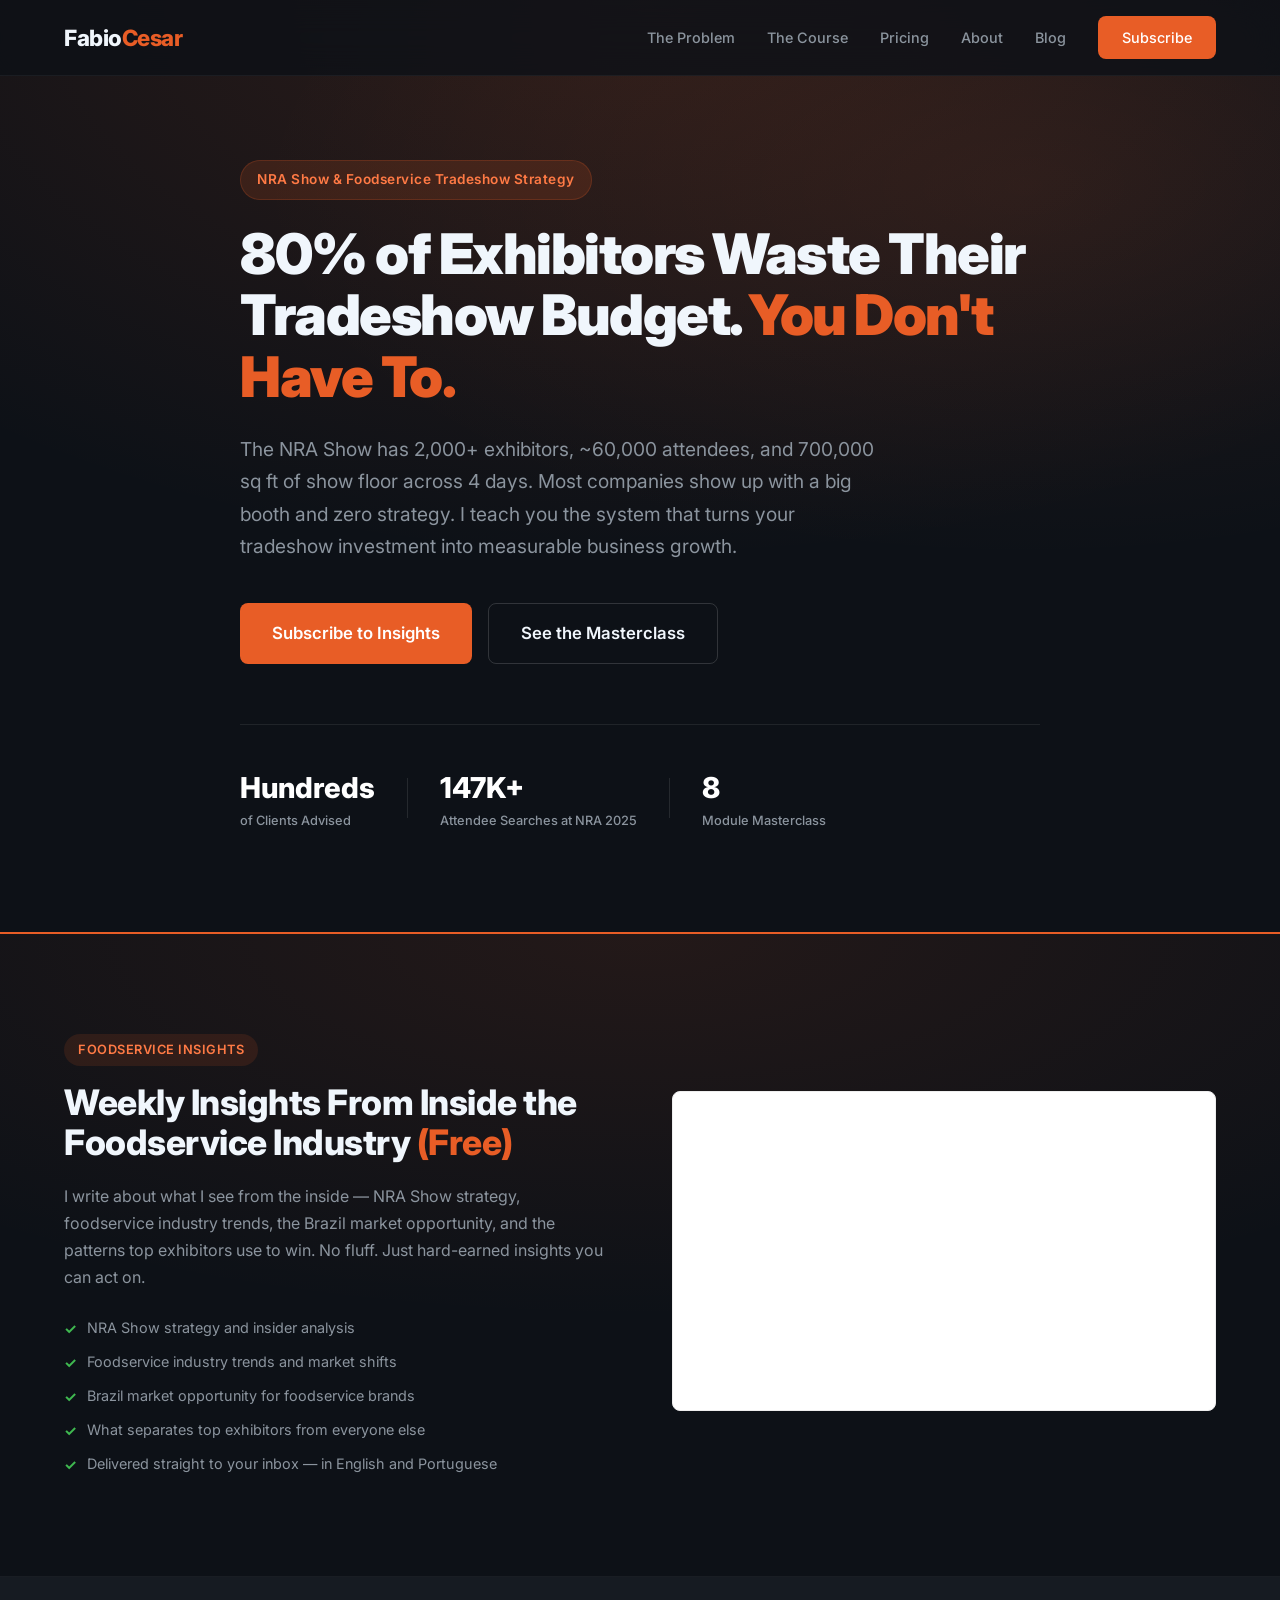
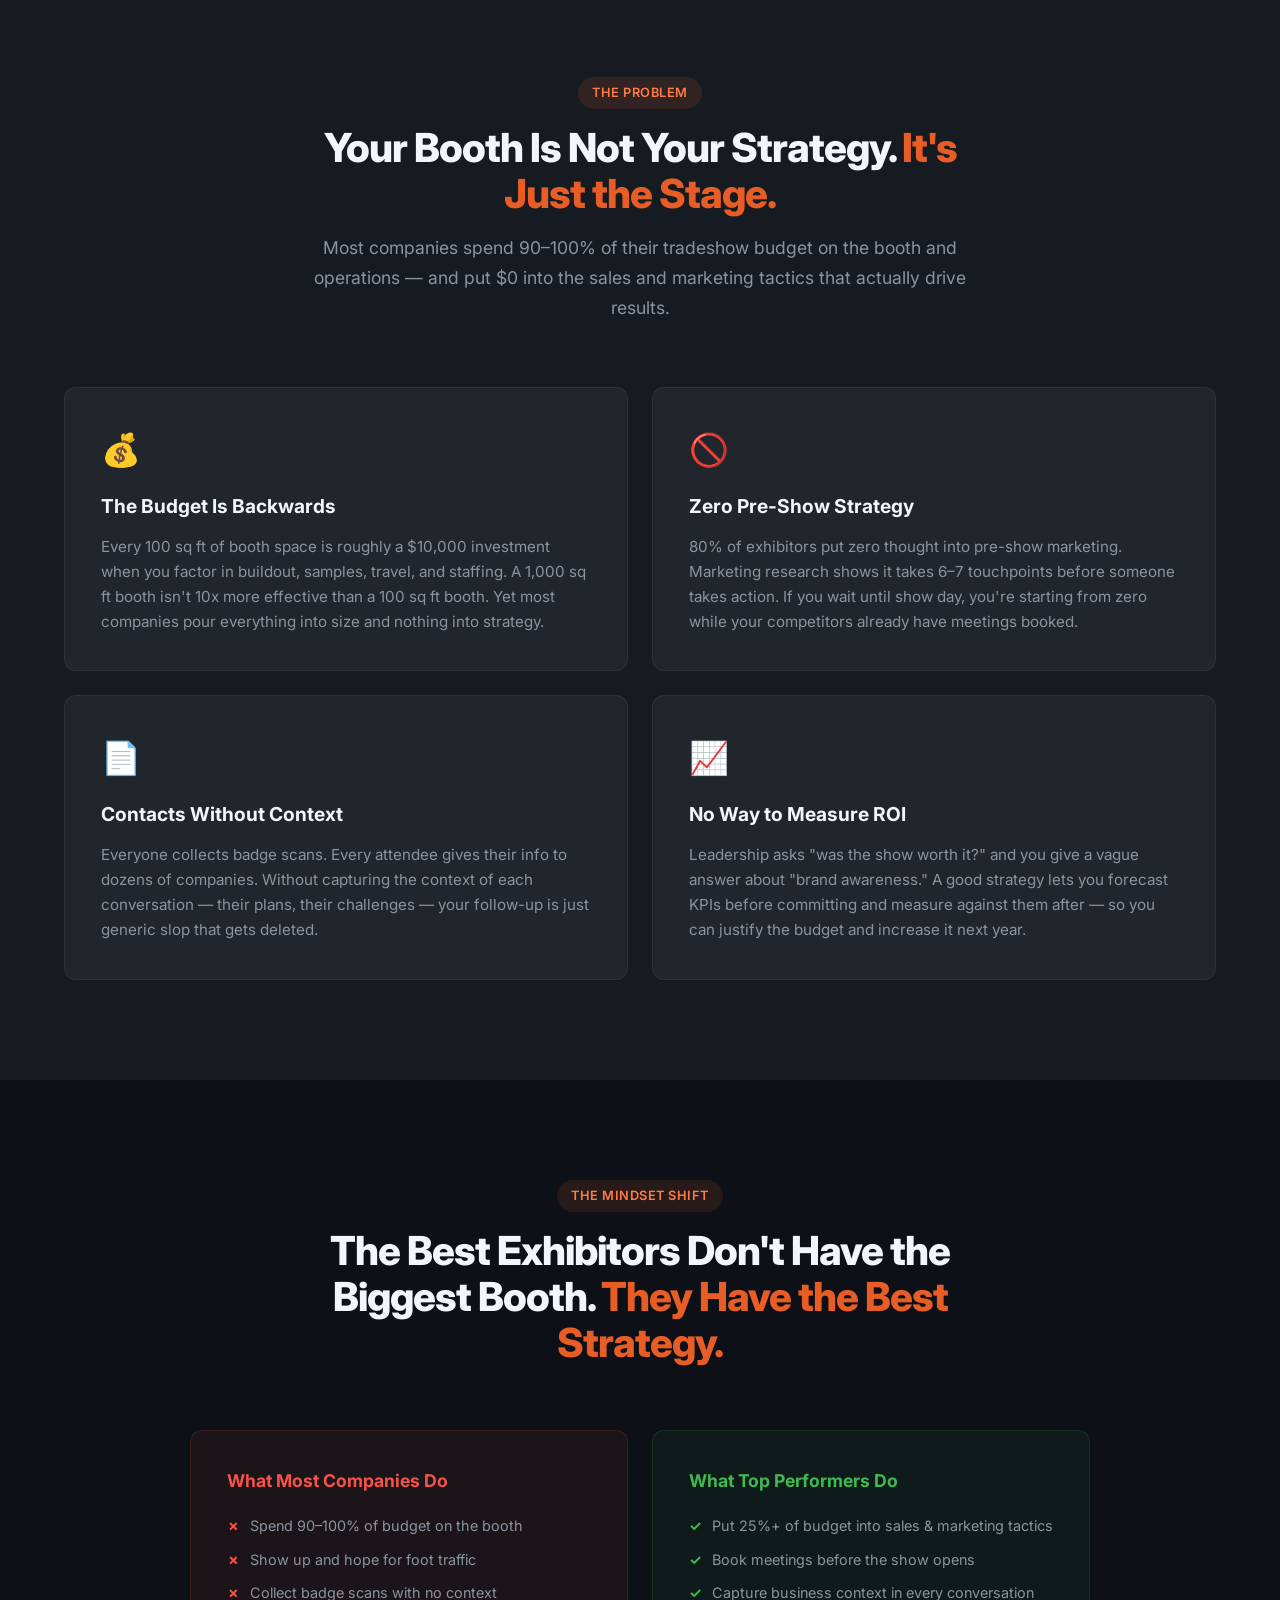
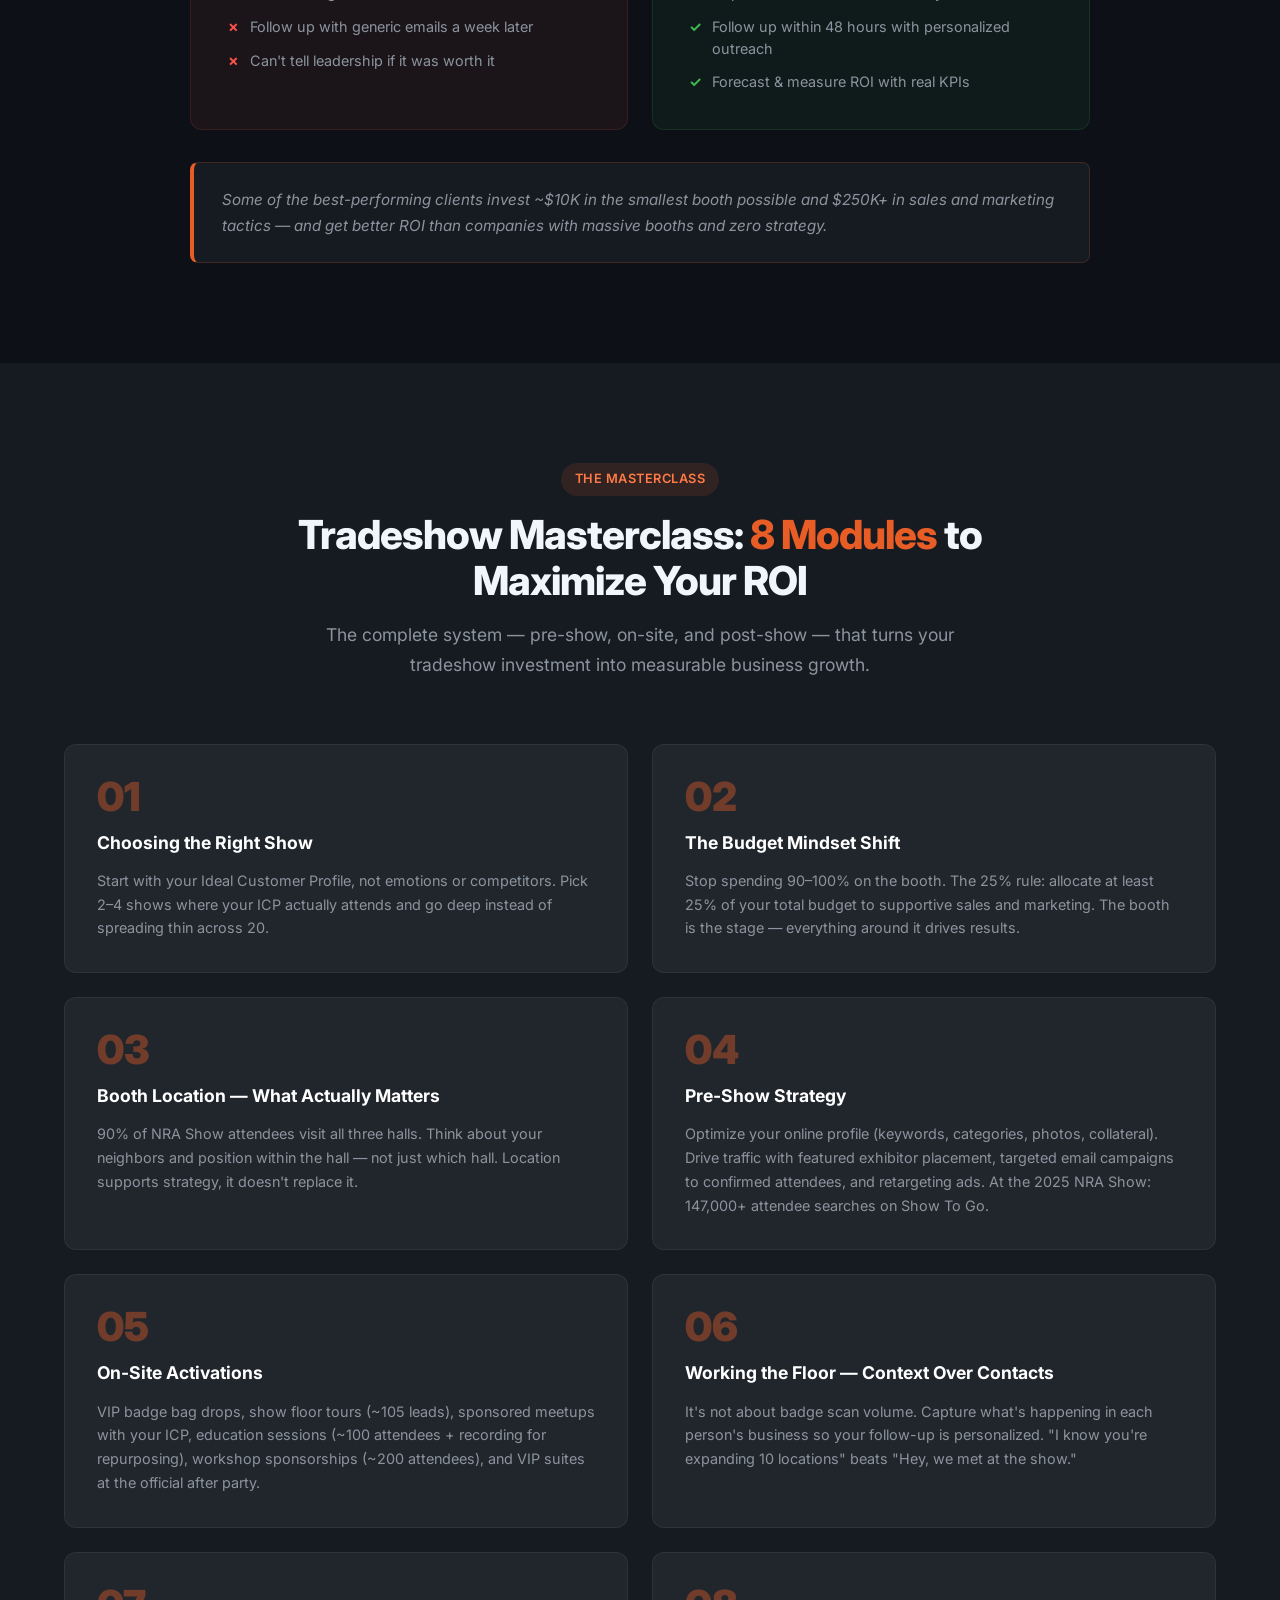
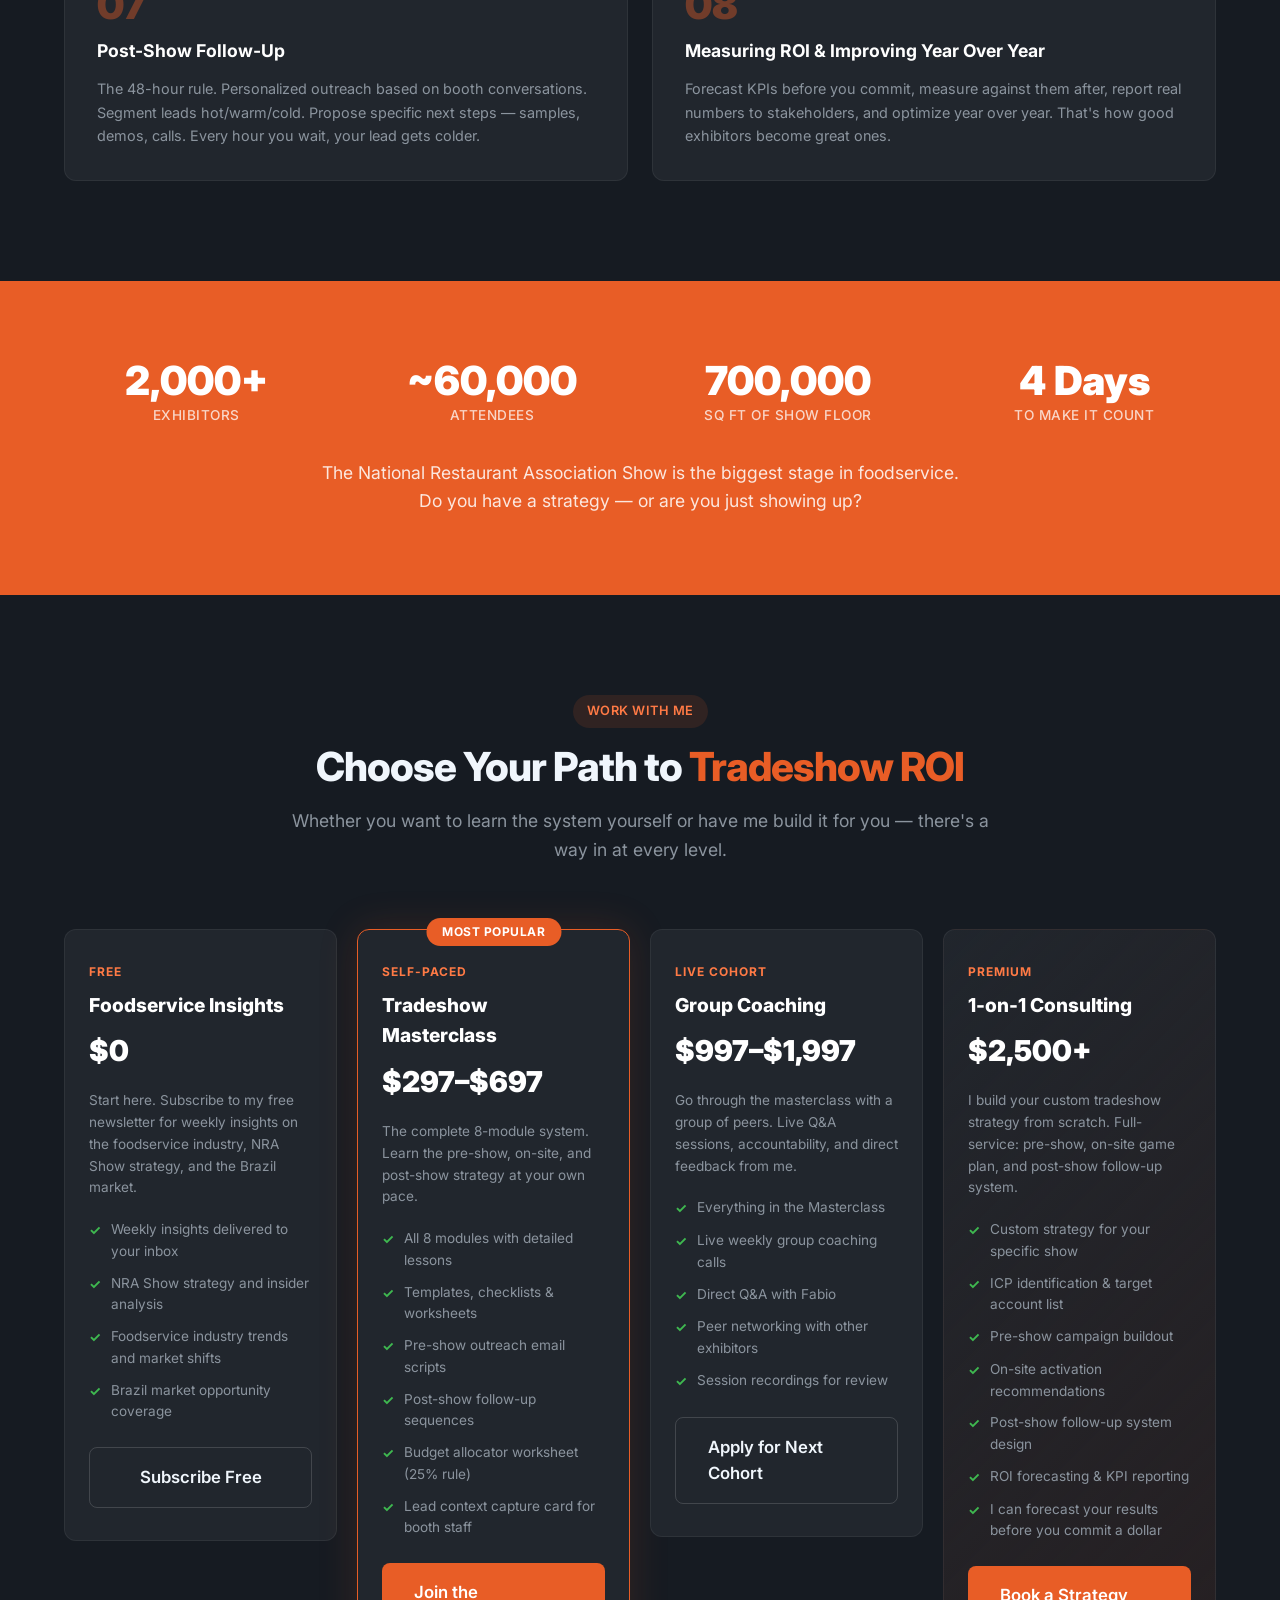
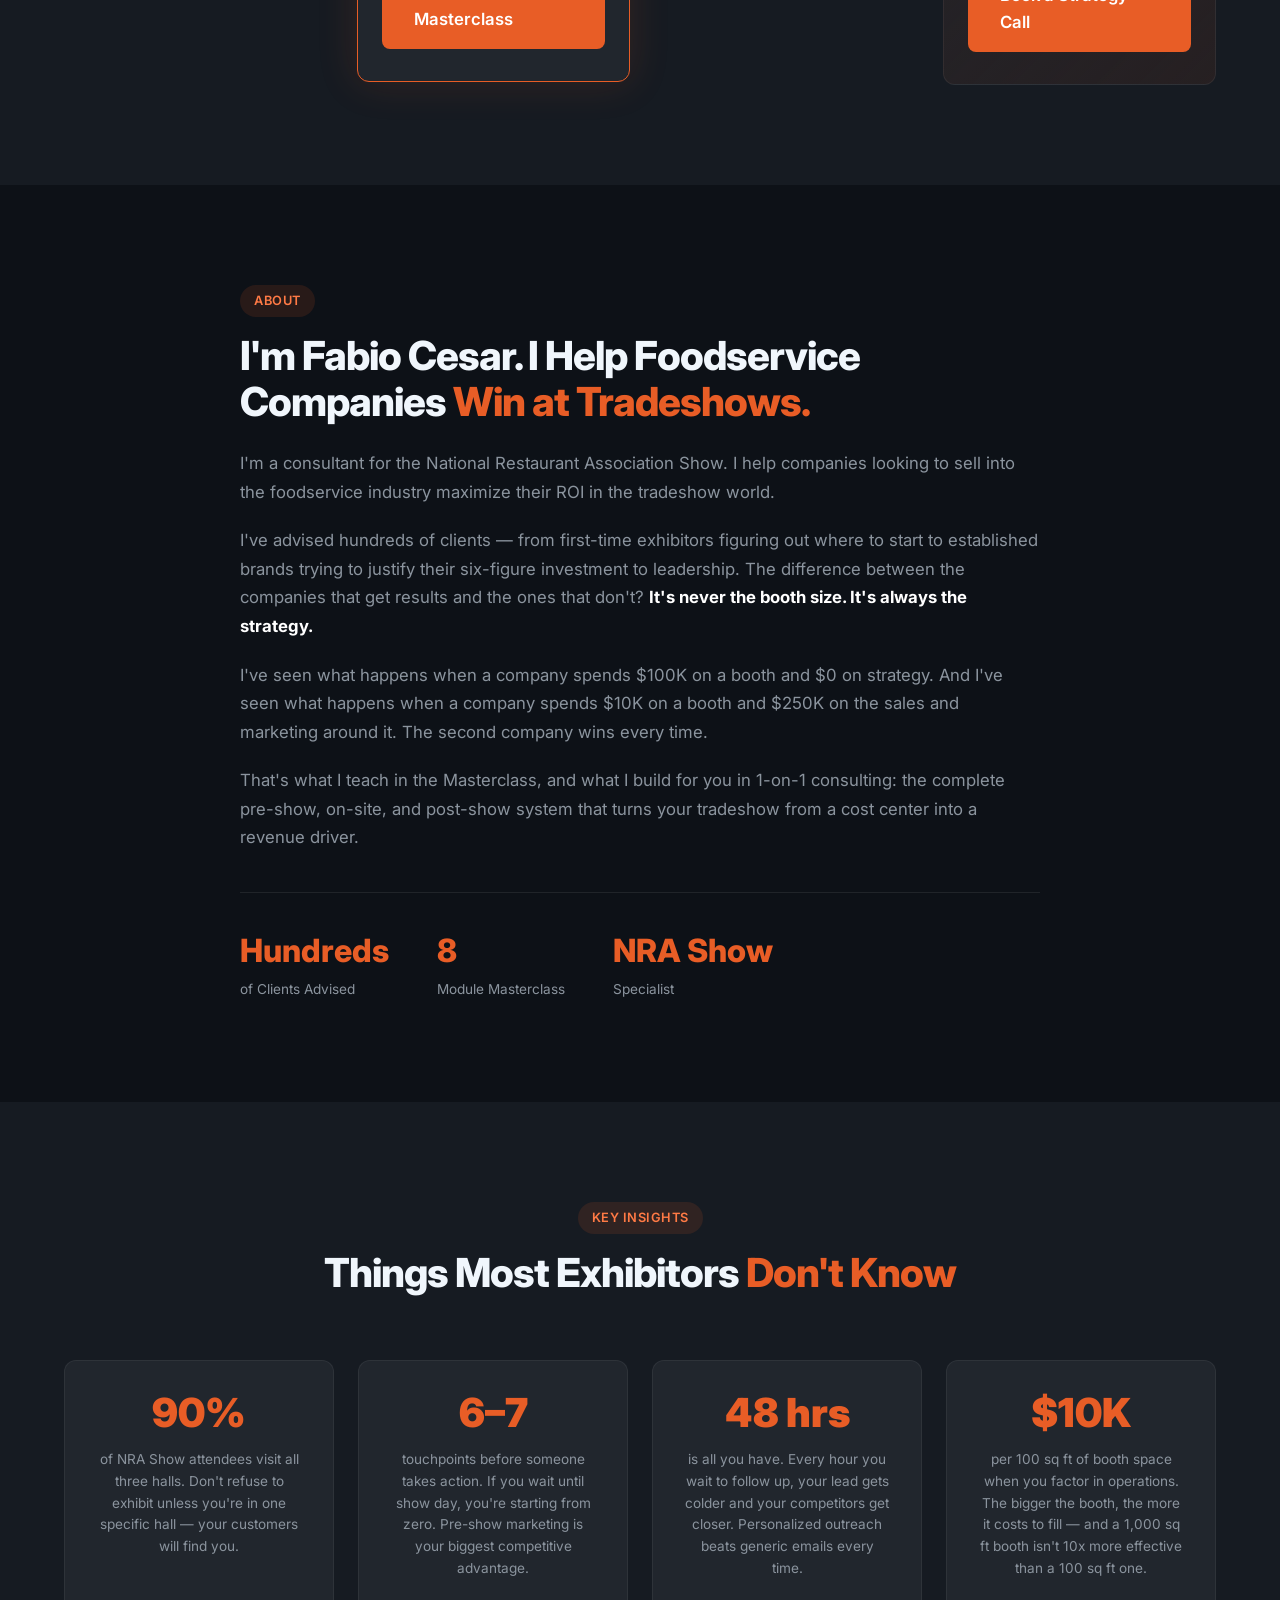
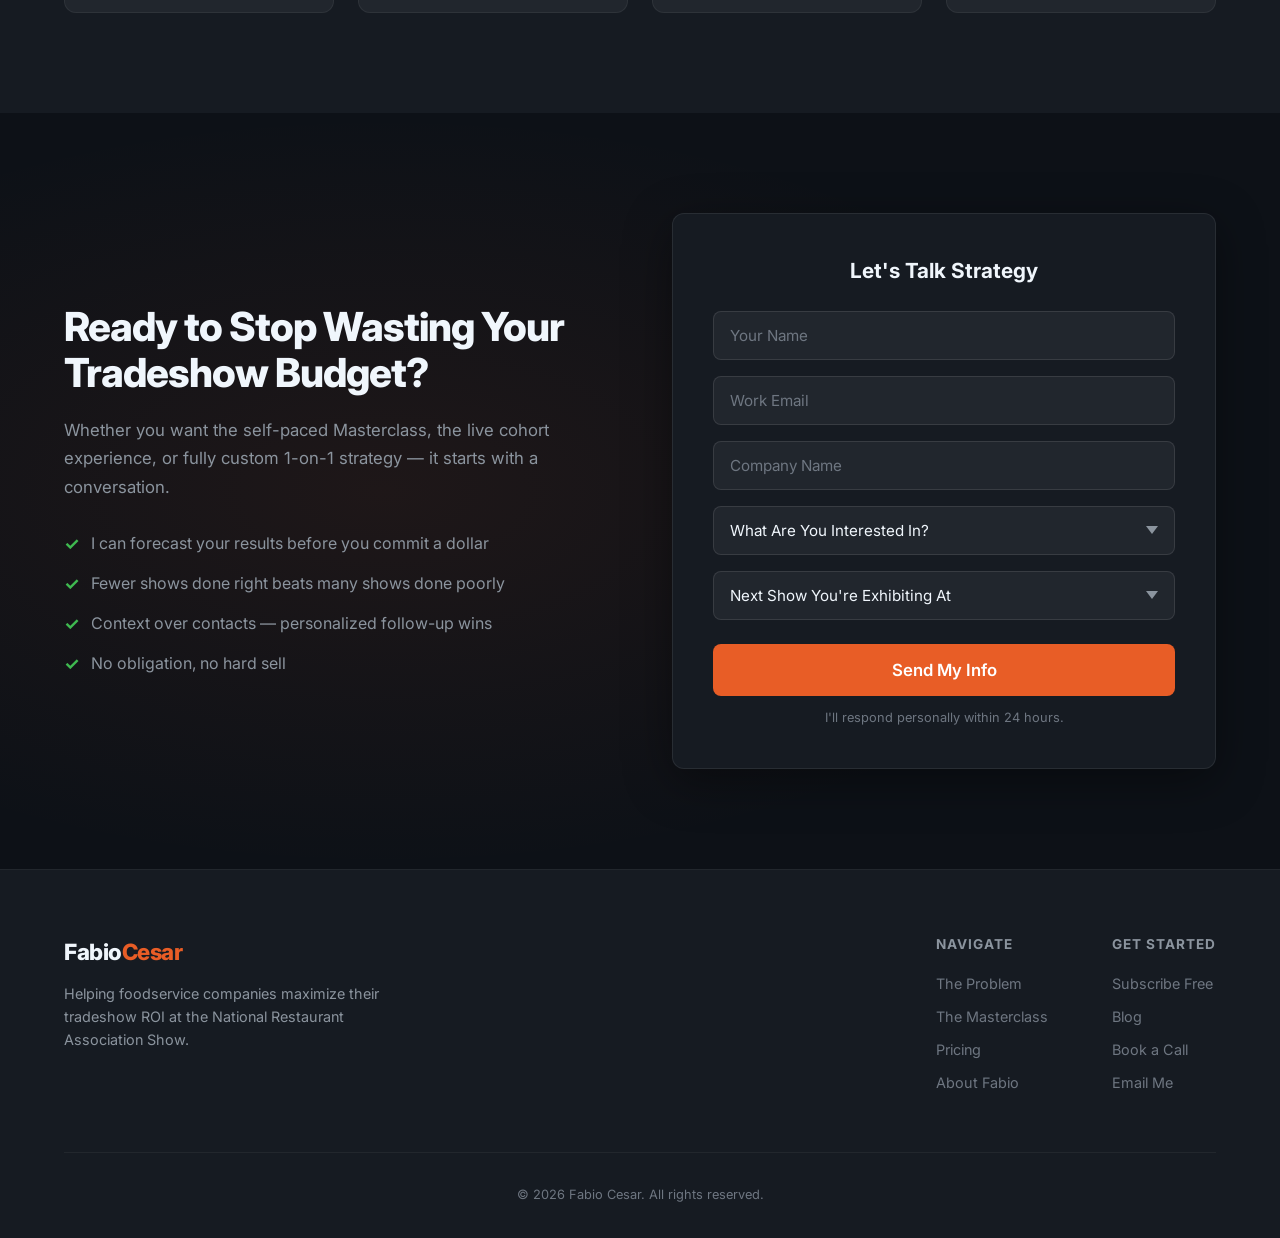
==== commit 5a220360: "Update index.html" ====
--- a/index.html
+++ b/index.html
@@ -1,463 +1,438 @@
 <!DOCTYPE html>
 <html lang="en">
 <head>
-    <meta charset="UTF-8">
-    <meta name="viewport" content="width=device-width, initial-scale=1.0">
-    <title>Fabio Cesar | NRA Show &amp; Foodservice Tradeshow Strategy</title>
-    <meta name="description" content="Stop wasting your tradeshow budget. Fabio Cesar helps foodservice companies maximize ROI at the NRA Show with a proven pre-show, on-site, and post-show system.">
-    <link rel="preconnect" href="https://fonts.googleapis.com">
-    <link rel="preconnect" href="https://fonts.gstatic.com" crossorigin>
-    <link href="https://fonts.googleapis.com/css2?family=Inter:wght@400;500;600;700;800;900&display=swap" rel="stylesheet">
-    <link rel="stylesheet" href="styles.css">
+<meta charset="UTF-8">
+<meta name="viewport" content="width=device-width, initial-scale=1.0">
+<title>Fabio Cesar | NRA Show &amp; Foodservice Tradeshow Strategy</title>
+<meta name="description" content="Stop wasting your tradeshow budget. Fabio Cesar helps foodservice companies maximize ROI at the NRA Show with a proven pre-show, on-site, and post-show system.">
+<link rel="preconnect" href="https://fonts.googleapis.com">
+<link rel="preconnect" href="https://fonts.gstatic.com" crossorigin>
+<link href="https://fonts.googleapis.com/css2?family=Inter:wght@400;500;600;700;800;900&display=swap" rel="stylesheet">
+<link rel="stylesheet" href="styles.css">
 </head>
 <body>
-
-    <!-- Navigation -->
-    <nav class="nav">
-        <div class="container nav-inner">
-            <a href="#" class="logo">Fabio<span>Cesar</span></a>
-            <div class="nav-links" id="navLinks">
-                <a href="#problem">The Problem</a>
-                <a href="#course">The Course</a>
-                <a href="#pricing">Pricing</a>
-                <a href="#about">About</a>
-                <a href="#lead-magnet" class="btn btn-nav">Get the Free Guide</a>
-            </div>
-            <button class="mobile-toggle" id="mobileToggle" aria-label="Toggle menu">
-                <span></span><span></span><span></span>
-            </button>
-        </div>
-    </nav>
-
-    <!-- Hero Section -->
-    <section class="hero">
-        <div class="container">
-            <div class="hero-content">
-                <div class="hero-badge">NRA Show &amp; Foodservice Tradeshow Strategy</div>
-                <h1>80% of Exhibitors Waste Their Tradeshow Budget. <span class="highlight">You Don't Have To.</span></h1>
-                <p class="hero-sub">The NRA Show has 2,000+ exhibitors, ~60,000 attendees, and 700,000 sq ft of show floor across 4 days. Most companies show up with a big booth and zero strategy. I teach you the system that turns your tradeshow investment into measurable business growth.</p>
-                <div class="hero-ctas">
-                    <a href="#lead-magnet" class="btn btn-primary btn-lg">Download the Free Guide</a>
-                    <a href="#course" class="btn btn-ghost btn-lg">See the Masterclass</a>
-                </div>
-                <div class="hero-proof">
-                    <div class="proof-item">
-                        <span class="proof-number">Hundreds</span>
-                        <span class="proof-label">of Clients Advised</span>
-                    </div>
-                    <div class="proof-divider"></div>
-                    <div class="proof-item">
-                        <span class="proof-number">147K+</span>
-                        <span class="proof-label">Attendee Searches at NRA 2025</span>
-                    </div>
-                    <div class="proof-divider"></div>
-                    <div class="proof-item">
-                        <span class="proof-number">8</span>
-                        <span class="proof-label">Module Masterclass</span>
-                    </div>
-                </div>
-            </div>
-        </div>
-        <div class="hero-bg"></div>
-    </section>
-
-    <!-- Lead Magnet Section (Top of Funnel) -->
-    <section class="section section-leadmagnet" id="lead-magnet">
-        <div class="container">
-            <div class="leadmagnet-layout">
-                <div class="leadmagnet-text">
-                    <span class="section-tag">Free Guide</span>
-                    <h2>Why 80% of Exhibitors Waste Their Tradeshow Budget <span class="highlight">(And How to Fix It)</span></h2>
-                    <p>Before you spend another dollar on booth space, read this. I break down the most common mistakes companies make at tradeshows &mdash; and the exact shifts that separate the brands that get ROI from the ones that come home with nothing but a box of business cards.</p>
-                    <ul class="check-list">
-                        <li>The #1 budget mistake that eats your ROI before the show starts</li>
-                        <li>Why your booth size doesn't matter as much as you think</li>
-                        <li>The pre-show strategy 80% of exhibitors skip entirely</li>
-                        <li>How to forecast your results before you commit a dollar</li>
-                        <li>The follow-up system that turns badge scans into real deals</li>
-                    </ul>
-                </div>
-                <div class="leadmagnet-form-wrapper">
-                    <form class="cta-form" id="leadMagnetForm">
-                        <h3>Get the Free Guide</h3>
-                        <p class="form-subtitle">Instant download. No fluff, just strategy.</p>
-                        <div class="form-group">
-                            <input type="text" name="name" placeholder="Your Name" required>
-                        </div>
-                        <div class="form-group">
-                            <input type="email" name="email" placeholder="Work Email" required>
-                        </div>
-                        <div class="form-group">
-                            <input type="text" name="company" placeholder="Company Name">
-                        </div>
-                        <button type="submit" class="btn btn-primary btn-lg btn-full">Send Me the Guide</button>
-                        <p class="form-note">No spam. Unsubscribe anytime.</p>
-                    </form>
-                </div>
-            </div>
-        </div>
-    </section>
-
-    <!-- Problem Section -->
-    <section class="section section-dark" id="problem">
-        <div class="container">
-            <div class="section-header">
-                <span class="section-tag">The Problem</span>
-                <h2>Your Booth Is Not Your Strategy. <span class="highlight">It's Just the Stage.</span></h2>
-                <p class="section-intro">Most companies spend 90&ndash;100% of their tradeshow budget on the booth and operations &mdash; and put $0 into the sales and marketing tactics that actually drive results.</p>
-            </div>
-            <div class="pain-grid">
-                <div class="pain-card">
-                    <div class="pain-icon">&#128176;</div>
-                    <h3>The Budget Is Backwards</h3>
-                    <p>Every 100 sq ft of booth space is roughly a $10,000 investment when you factor in buildout, samples, travel, and staffing. A 1,000 sq ft booth isn't 10x more effective than a 100 sq ft booth. Yet most companies pour everything into size and nothing into strategy.</p>
-                </div>
-                <div class="pain-card">
-                    <div class="pain-icon">&#128683;</div>
-                    <h3>Zero Pre-Show Strategy</h3>
-                    <p>80% of exhibitors put zero thought into pre-show marketing. Marketing research shows it takes 6&ndash;7 touchpoints before someone takes action. If you wait until show day, you're starting from zero while your competitors already have meetings booked.</p>
-                </div>
-                <div class="pain-card">
-                    <div class="pain-icon">&#128196;</div>
-                    <h3>Contacts Without Context</h3>
-                    <p>Everyone collects badge scans. Every attendee gives their info to dozens of companies. Without capturing the context of each conversation &mdash; their plans, their challenges &mdash; your follow-up is just generic slop that gets deleted.</p>
-                </div>
-                <div class="pain-card">
-                    <div class="pain-icon">&#128200;</div>
-                    <h3>No Way to Measure ROI</h3>
-                    <p>Leadership asks "was the show worth it?" and you give a vague answer about "brand awareness." A good strategy lets you forecast KPIs before committing and measure against them after &mdash; so you can justify the budget and increase it next year.</p>
-                </div>
-            </div>
-        </div>
-    </section>
-
-    <!-- The Shift Section -->
-    <section class="section">
-        <div class="container">
-            <div class="shift-layout">
-                <div class="section-header">
-                    <span class="section-tag">The Mindset Shift</span>
-                    <h2>The Best Exhibitors Don't Have the Biggest Booth. <span class="highlight">They Have the Best Strategy.</span></h2>
-                </div>
-                <div class="shift-grid">
-                    <div class="shift-card shift-bad">
-                        <h3>What Most Companies Do</h3>
-                        <ul>
-                            <li>Spend 90&ndash;100% of budget on the booth</li>
-                            <li>Show up and hope for foot traffic</li>
-                            <li>Collect badge scans with no context</li>
-                            <li>Follow up with generic emails a week later</li>
-                            <li>Can't tell leadership if it was worth it</li>
-                        </ul>
-                    </div>
-                    <div class="shift-card shift-good">
-                        <h3>What Top Performers Do</h3>
-                        <ul>
-                            <li>Put 25%+ of budget into sales &amp; marketing tactics</li>
-                            <li>Book meetings before the show opens</li>
-                            <li>Capture business context in every conversation</li>
-                            <li>Follow up within 48 hours with personalized outreach</li>
-                            <li>Forecast &amp; measure ROI with real KPIs</li>
-                        </ul>
-                    </div>
-                </div>
-                <div class="shift-callout">
-                    <p>Some of the best-performing clients invest ~$10K in the smallest booth possible and $250K+ in sales and marketing tactics &mdash; and get better ROI than companies with massive booths and zero strategy.</p>
-                </div>
-            </div>
-        </div>
-    </section>
-
-    <!-- Course Section -->
-    <section class="section section-dark" id="course">
-        <div class="container">
-            <div class="section-header">
-                <span class="section-tag">The Masterclass</span>
-                <h2>Tradeshow Masterclass: <span class="highlight">8 Modules</span> to Maximize Your ROI</h2>
-                <p class="section-intro">The complete system &mdash; pre-show, on-site, and post-show &mdash; that turns your tradeshow investment into measurable business growth.</p>
-            </div>
-            <div class="modules-grid">
-                <div class="module-card">
-                    <div class="module-number">01</div>
-                    <h3>Choosing the Right Show</h3>
-                    <p>Start with your Ideal Customer Profile, not emotions or competitors. Pick 2&ndash;4 shows where your ICP actually attends and go deep instead of spreading thin across 20.</p>
-                </div>
-                <div class="module-card">
-                    <div class="module-number">02</div>
-                    <h3>The Budget Mindset Shift</h3>
-                    <p>Stop spending 90&ndash;100% on the booth. The 25% rule: allocate at least 25% of your total budget to supportive sales and marketing. The booth is the stage &mdash; everything around it drives results.</p>
-                </div>
-                <div class="module-card">
-                    <div class="module-number">03</div>
-                    <h3>Booth Location &mdash; What Actually Matters</h3>
-                    <p>90% of NRA Show attendees visit all three halls. Think about your neighbors and position within the hall &mdash; not just which hall. Location supports strategy, it doesn't replace it.</p>
-                </div>
-                <div class="module-card">
-                    <div class="module-number">04</div>
-                    <h3>Pre-Show Strategy</h3>
-                    <p>Optimize your online profile (keywords, categories, photos, collateral). Drive traffic with featured exhibitor placement, targeted email campaigns to confirmed attendees, and retargeting ads. At the 2025 NRA Show: 147,000+ attendee searches on Show To Go.</p>
-                </div>
-                <div class="module-card">
-                    <div class="module-number">05</div>
-                    <h3>On-Site Activations</h3>
-                    <p>VIP badge bag drops, show floor tours (~105 leads), sponsored meetups with your ICP, education sessions (~100 attendees + recording for repurposing), workshop sponsorships (~200 attendees), and VIP suites at the official after party.</p>
-                </div>
-                <div class="module-card">
-                    <div class="module-number">06</div>
-                    <h3>Working the Floor &mdash; Context Over Contacts</h3>
-                    <p>It's not about badge scan volume. Capture what's happening in each person's business so your follow-up is personalized. "I know you're expanding 10 locations" beats "Hey, we met at the show."</p>
-                </div>
-                <div class="module-card">
-                    <div class="module-number">07</div>
-                    <h3>Post-Show Follow-Up</h3>
-                    <p>The 48-hour rule. Personalized outreach based on booth conversations. Segment leads hot/warm/cold. Propose specific next steps &mdash; samples, demos, calls. Every hour you wait, your lead gets colder.</p>
-                </div>
-                <div class="module-card">
-                    <div class="module-number">08</div>
-                    <h3>Measuring ROI &amp; Improving Year Over Year</h3>
-                    <p>Forecast KPIs before you commit, measure against them after, report real numbers to stakeholders, and optimize year over year. That's how good exhibitors become great ones.</p>
-                </div>
-            </div>
-        </div>
-    </section>
-
-    <!-- NRA Show Stats Callout -->
-    <section class="section section-stats">
-        <div class="container">
-            <div class="stats-bar">
-                <div class="stat-item">
-                    <span class="stat-number">2,000+</span>
-                    <span class="stat-label">Exhibitors</span>
-                </div>
-                <div class="stat-item">
-                    <span class="stat-number">~60,000</span>
-                    <span class="stat-label">Attendees</span>
-                </div>
-                <div class="stat-item">
-                    <span class="stat-number">700,000</span>
-                    <span class="stat-label">Sq Ft of Show Floor</span>
-                </div>
-                <div class="stat-item">
-                    <span class="stat-number">4 Days</span>
-                    <span class="stat-label">To Make It Count</span>
-                </div>
-            </div>
-            <p class="stats-caption">The National Restaurant Association Show is the biggest stage in foodservice. Do you have a strategy &mdash; or are you just showing up?</p>
-        </div>
-    </section>
-
-    <!-- Pricing Section -->
-    <section class="section section-dark" id="pricing">
-        <div class="container">
-            <div class="section-header">
-                <span class="section-tag">Work With Me</span>
-                <h2>Choose Your Path to <span class="highlight">Tradeshow ROI</span></h2>
-                <p class="section-intro">Whether you want to learn the system yourself or have me build it for you &mdash; there's a way in at every level.</p>
-            </div>
-            <div class="pricing-grid">
-                <div class="pricing-card">
-                    <div class="pricing-tier">Free</div>
-                    <div class="pricing-name">The Guide</div>
-                    <div class="pricing-price">$0</div>
-                    <p class="pricing-desc">Start here. Learn why most exhibitors waste their budget and what to do instead.</p>
-                    <ul class="check-list">
-                        <li>PDF guide delivered to your inbox</li>
-                        <li>The 5 most costly tradeshow mistakes</li>
-                        <li>The pre-show strategy most exhibitors skip</li>
-                        <li>Actionable fixes you can apply immediately</li>
-                    </ul>
-                    <a href="#lead-magnet" class="btn btn-ghost btn-lg btn-full">Download Free Guide</a>
-                </div>
-                <div class="pricing-card pricing-featured">
-                    <div class="pricing-badge">Most Popular</div>
-                    <div class="pricing-tier">Self-Paced</div>
-                    <div class="pricing-name">Tradeshow Masterclass</div>
-                    <div class="pricing-price">$297&ndash;$697</div>
-                    <p class="pricing-desc">The complete 8-module system. Learn the pre-show, on-site, and post-show strategy at your own pace.</p>
-                    <ul class="check-list">
-                        <li>All 8 modules with detailed lessons</li>
-                        <li>Templates, checklists &amp; worksheets</li>
-                        <li>Pre-show outreach email scripts</li>
-                        <li>Post-show follow-up sequences</li>
-                        <li>Budget allocator worksheet (25% rule)</li>
-                        <li>Lead context capture card for booth staff</li>
-                    </ul>
-                    <a href="#contact" class="btn btn-primary btn-lg btn-full">Join the Masterclass</a>
-                </div>
-                <div class="pricing-card">
-                    <div class="pricing-tier">Live Cohort</div>
-                    <div class="pricing-name">Group Coaching</div>
-                    <div class="pricing-price">$997&ndash;$1,997</div>
-                    <p class="pricing-desc">Go through the masterclass with a group of peers. Live Q&amp;A sessions, accountability, and direct feedback from me.</p>
-                    <ul class="check-list">
-                        <li>Everything in the Masterclass</li>
-                        <li>Live weekly group coaching calls</li>
-                        <li>Direct Q&amp;A with Fabio</li>
-                        <li>Peer networking with other exhibitors</li>
-                        <li>Session recordings for review</li>
-                    </ul>
-                    <a href="#contact" class="btn btn-ghost btn-lg btn-full">Apply for Next Cohort</a>
-                </div>
-                <div class="pricing-card pricing-premium">
-                    <div class="pricing-tier">Premium</div>
-                    <div class="pricing-name">1-on-1 Consulting</div>
-                    <div class="pricing-price">$2,500+</div>
-                    <p class="pricing-desc">I build your custom tradeshow strategy from scratch. Full-service: pre-show, on-site game plan, and post-show follow-up system.</p>
-                    <ul class="check-list">
-                        <li>Custom strategy for your specific show</li>
-                        <li>ICP identification &amp; target account list</li>
-                        <li>Pre-show campaign buildout</li>
-                        <li>On-site activation recommendations</li>
-                        <li>Post-show follow-up system design</li>
-                        <li>ROI forecasting &amp; KPI reporting</li>
-                        <li>I can forecast your results before you commit a dollar</li>
-                    </ul>
-                    <a href="#contact" class="btn btn-primary btn-lg btn-full">Book a Strategy Call</a>
-                </div>
-            </div>
-        </div>
-    </section>
-
-    <!-- About Section -->
-    <section class="section" id="about">
-        <div class="container">
-            <div class="about-layout">
-                <div class="about-text">
-                    <span class="section-tag">About</span>
-                    <h2>I'm Fabio Cesar. I Help Foodservice Companies <span class="highlight">Win at Tradeshows.</span></h2>
-                    <p>I'm a consultant for the National Restaurant Association Show. I help companies looking to sell into the foodservice industry maximize their ROI in the tradeshow world.</p>
-                    <p>I've advised hundreds of clients &mdash; from first-time exhibitors figuring out where to start to established brands trying to justify their six-figure investment to leadership. The difference between the companies that get results and the ones that don't? <strong>It's never the booth size. It's always the strategy.</strong></p>
-                    <p>I've seen what happens when a company spends $100K on a booth and $0 on strategy. And I've seen what happens when a company spends $10K on a booth and $250K on the sales and marketing around it. The second company wins every time.</p>
-                    <p>That's what I teach in the Masterclass, and what I build for you in 1-on-1 consulting: the complete pre-show, on-site, and post-show system that turns your tradeshow from a cost center into a revenue driver.</p>
-                    <div class="about-stats">
-                        <div class="about-stat">
-                            <span>Hundreds</span>
-                            <label>of Clients Advised</label>
-                        </div>
-                        <div class="about-stat">
-                            <span>8</span>
-                            <label>Module Masterclass</label>
-                        </div>
-                        <div class="about-stat">
-                            <span>NRA Show</span>
-                            <label>Specialist</label>
-                        </div>
-                    </div>
-                </div>
-            </div>
-        </div>
-    </section>
-
-    <!-- Key Insights Bar -->
-    <section class="section section-dark">
-        <div class="container">
-            <div class="section-header">
-                <span class="section-tag">Key Insights</span>
-                <h2>Things Most Exhibitors <span class="highlight">Don't Know</span></h2>
-            </div>
-            <div class="insights-grid">
-                <div class="insight-card">
-                    <div class="insight-number">90%</div>
-                    <p>of NRA Show attendees visit all three halls. Don't refuse to exhibit unless you're in one specific hall &mdash; your customers will find you.</p>
-                </div>
-                <div class="insight-card">
-                    <div class="insight-number">6&ndash;7</div>
-                    <p>touchpoints before someone takes action. If you wait until show day, you're starting from zero. Pre-show marketing is your biggest competitive advantage.</p>
-                </div>
-                <div class="insight-card">
-                    <div class="insight-number">48 hrs</div>
-                    <p>is all you have. Every hour you wait to follow up, your lead gets colder and your competitors get closer. Personalized outreach beats generic emails every time.</p>
-                </div>
-                <div class="insight-card">
-                    <div class="insight-number">$10K</div>
-                    <p>per 100 sq ft of booth space when you factor in operations. The bigger the booth, the more it costs to fill &mdash; and a 1,000 sq ft booth isn't 10x more effective than a 100 sq ft one.</p>
-                </div>
-            </div>
-        </div>
-    </section>
-
-    <!-- Final CTA Section -->
-    <section class="section section-cta" id="contact">
-        <div class="container">
-            <div class="cta-layout">
-                <div class="cta-text">
-                    <h2>Ready to Stop Wasting Your Tradeshow Budget?</h2>
-                    <p>Whether you want the self-paced Masterclass, the live cohort experience, or fully custom 1-on-1 strategy &mdash; it starts with a conversation.</p>
-                    <ul class="cta-benefits">
-                        <li>I can forecast your results before you commit a dollar</li>
-                        <li>Fewer shows done right beats many shows done poorly</li>
-                        <li>Context over contacts &mdash; personalized follow-up wins</li>
-                        <li>No obligation, no hard sell</li>
-                    </ul>
-                </div>
-                <div class="cta-form-wrapper">
-                    <form class="cta-form" id="contactForm">
-                        <h3>Let's Talk Strategy</h3>
-                        <div class="form-group">
-                            <input type="text" name="name" placeholder="Your Name" required>
-                        </div>
-                        <div class="form-group">
-                            <input type="email" name="email" placeholder="Work Email" required>
-                        </div>
-                        <div class="form-group">
-                            <input type="text" name="company" placeholder="Company Name" required>
-                        </div>
-                        <div class="form-group">
-                            <select name="interest" required>
-                                <option value="" disabled selected>What Are You Interested In?</option>
-                                <option value="masterclass">Self-Paced Masterclass ($297&ndash;$697)</option>
-                                <option value="cohort">Live Cohort Coaching ($997&ndash;$1,997)</option>
-                                <option value="consulting">1-on-1 Consulting ($2,500+)</option>
-                                <option value="not-sure">Not Sure Yet &mdash; Just Exploring</option>
-                            </select>
-                        </div>
-                        <div class="form-group">
-                            <select name="show">
-                                <option value="" disabled selected>Next Show You're Exhibiting At</option>
-                                <option value="nra-2026">NRA Show 2026</option>
-                                <option value="nra-2027">NRA Show 2027</option>
-                                <option value="other">Other Foodservice Show</option>
-                                <option value="exploring">Still Deciding</option>
-                            </select>
-                        </div>
-                        <button type="submit" class="btn btn-primary btn-lg btn-full">Send My Info</button>
-                        <p class="form-note">I'll respond personally within 24 hours.</p>
-                    </form>
-                </div>
-            </div>
-        </div>
-    </section>
-
-    <!-- Footer -->
-    <footer class="footer">
-        <div class="container">
-            <div class="footer-inner">
-                <div class="footer-brand">
-                    <a href="#" class="logo">Fabio<span>Cesar</span></a>
-                    <p>Helping foodservice companies maximize their tradeshow ROI at the National Restaurant Association Show.</p>
-                </div>
-                <div class="footer-links">
-                    <div class="footer-col">
-                        <h4>Navigate</h4>
-                        <a href="#problem">The Problem</a>
-                        <a href="#course">The Masterclass</a>
-                        <a href="#pricing">Pricing</a>
-                        <a href="#about">About Fabio</a>
-                    </div>
-                    <div class="footer-col">
-                        <h4>Get Started</h4>
-                        <a href="#lead-magnet">Free Guide</a>
-                        <a href="#contact">Book a Call</a>
-                        <a href="mailto:fabscesar@gmail.com">Email Me</a>
-                    </div>
-                </div>
-            </div>
-            <div class="footer-bottom">
-                <p>&copy; 2026 Fabio Cesar. All rights reserved.</p>
-            </div>
-        </div>
-    </footer>
-
-    <script src="script.js"></script>
+<!-- Navigation -->
+<nav class="nav">
+<div class="container nav-inner">
+<a href="#" class="logo">Fabio<span>Cesar</span></a>
+<div class="nav-links" id="navLinks">
+<a href="#problem">The Problem</a>
+<a href="#course">The Course</a>
+<a href="#pricing">Pricing</a>
+<a href="#about">About</a>
+<a href="https://fabioimportsbrazil.substack.com" target="_blank" rel="noopener">Blog</a>
+<a href="#subscribe" class="btn btn-nav">Subscribe</a>
+</div>
+<button class="mobile-toggle" id="mobileToggle" aria-label="Toggle menu">
+<span></span><span></span><span></span>
+</button>
+</div>
+</nav>
+<!-- Hero Section -->
+<section class="hero">
+<div class="container">
+<div class="hero-content">
+<div class="hero-badge">NRA Show &amp; Foodservice Tradeshow Strategy</div>
+<h1>80% of Exhibitors Waste Their Tradeshow Budget. <span class="highlight">You Don't Have To.</span></h1>
+<p class="hero-sub">The NRA Show has 2,000+ exhibitors, ~60,000 attendees, and 700,000 sq ft of show floor across 4 days. Most companies show up with a big booth and zero strategy. I teach you the system that turns your tradeshow investment into measurable business growth.</p>
+<div class="hero-ctas">
+<a href="#subscribe" class="btn btn-primary btn-lg">Subscribe to Insights</a>
+<a href="#course" class="btn btn-ghost btn-lg">See the Masterclass</a>
+</div>
+<div class="hero-proof">
+<div class="proof-item">
+<span class="proof-number">Hundreds</span>
+<span class="proof-label">of Clients Advised</span>
+</div>
+<div class="proof-divider"></div>
+<div class="proof-item">
+<span class="proof-number">147K+</span>
+<span class="proof-label">Attendee Searches at NRA 2025</span>
+</div>
+<div class="proof-divider"></div>
+<div class="proof-item">
+<span class="proof-number">8</span>
+<span class="proof-label">Module Masterclass</span>
+</div>
+</div>
+</div>
+</div>
+<div class="hero-bg"></div>
+</section>
+<!-- Subscribe Section (Top of Funnel) -->
+<section class="section section-leadmagnet" id="subscribe">
+<div class="container">
+<div class="leadmagnet-layout">
+<div class="leadmagnet-text">
+<span class="section-tag">Foodservice Insights</span>
+<h2>Weekly Insights From Inside the Foodservice Industry <span class="highlight">(Free)</span></h2>
+<p>I write about what I see from the inside &mdash; NRA Show strategy, foodservice industry trends, the Brazil market opportunity, and the patterns top exhibitors use to win. No fluff. Just hard-earned insights you can act on.</p>
+<ul class="check-list">
+<li>NRA Show strategy and insider analysis</li>
+<li>Foodservice industry trends and market shifts</li>
+<li>Brazil market opportunity for foodservice brands</li>
+<li>What separates top exhibitors from everyone else</li>
+<li>Delivered straight to your inbox &mdash; in English and Portuguese</li>
+</ul>
+</div>
+<div class="leadmagnet-form-wrapper">
+<iframe src="https://fabioimportsbrazil.substack.com/embed" width="100%" height="320" style="border:1px solid #EEE; background:white; border-radius:8px;" frameborder="0" scrolling="no"></iframe>
+</div>
+</div>
+</div>
+</section>
+<!-- Problem Section -->
+<section class="section section-dark" id="problem">
+<div class="container">
+<div class="section-header">
+<span class="section-tag">The Problem</span>
+<h2>Your Booth Is Not Your Strategy. <span class="highlight">It's Just the Stage.</span></h2>
+<p class="section-intro">Most companies spend 90&ndash;100% of their tradeshow budget on the booth and operations &mdash; and put $0 into the sales and marketing tactics that actually drive results.</p>
+</div>
+<div class="pain-grid">
+<div class="pain-card">
+<div class="pain-icon">&#128176;</div>
+<h3>The Budget Is Backwards</h3>
+<p>Every 100 sq ft of booth space is roughly a $10,000 investment when you factor in buildout, samples, travel, and staffing. A 1,000 sq ft booth isn't 10x more effective than a 100 sq ft booth. Yet most companies pour everything into size and nothing into strategy.</p>
+</div>
+<div class="pain-card">
+<div class="pain-icon">&#128683;</div>
+<h3>Zero Pre-Show Strategy</h3>
+<p>80% of exhibitors put zero thought into pre-show marketing. Marketing research shows it takes 6&ndash;7 touchpoints before someone takes action. If you wait until show day, you're starting from zero while your competitors already have meetings booked.</p>
+</div>
+<div class="pain-card">
+<div class="pain-icon">&#128196;</div>
+<h3>Contacts Without Context</h3>
+<p>Everyone collects badge scans. Every attendee gives their info to dozens of companies. Without capturing the context of each conversation &mdash; their plans, their challenges &mdash; your follow-up is just generic slop that gets deleted.</p>
+</div>
+<div class="pain-card">
+<div class="pain-icon">&#128200;</div>
+<h3>No Way to Measure ROI</h3>
+<p>Leadership asks "was the show worth it?" and you give a vague answer about "brand awareness." A good strategy lets you forecast KPIs before committing and measure against them after &mdash; so you can justify the budget and increase it next year.</p>
+</div>
+</div>
+</div>
+</section>
+<!-- The Shift Section -->
+<section class="section">
+<div class="container">
+<div class="shift-layout">
+<div class="section-header">
+<span class="section-tag">The Mindset Shift</span>
+<h2>The Best Exhibitors Don't Have the Biggest Booth. <span class="highlight">They Have the Best Strategy.</span></h2>
+</div>
+<div class="shift-grid">
+<div class="shift-card shift-bad">
+<h3>What Most Companies Do</h3>
+<ul>
+<li>Spend 90&ndash;100% of budget on the booth</li>
+<li>Show up and hope for foot traffic</li>
+<li>Collect badge scans with no context</li>
+<li>Follow up with generic emails a week later</li>
+<li>Can't tell leadership if it was worth it</li>
+</ul>
+</div>
+<div class="shift-card shift-good">
+<h3>What Top Performers Do</h3>
+<ul>
+<li>Put 25%+ of budget into sales &amp; marketing tactics</li>
+<li>Book meetings before the show opens</li>
+<li>Capture business context in every conversation</li>
+<li>Follow up within 48 hours with personalized outreach</li>
+<li>Forecast &amp; measure ROI with real KPIs</li>
+</ul>
+</div>
+</div>
+<div class="shift-callout">
+<p>Some of the best-performing clients invest ~$10K in the smallest booth possible and $250K+ in sales and marketing tactics &mdash; and get better ROI than companies with massive booths and zero strategy.</p>
+</div>
+</div>
+</div>
+</section>
+<!-- Course Section -->
+<section class="section section-dark" id="course">
+<div class="container">
+<div class="section-header">
+<span class="section-tag">The Masterclass</span>
+<h2>Tradeshow Masterclass: <span class="highlight">8 Modules</span> to Maximize Your ROI</h2>
+<p class="section-intro">The complete system &mdash; pre-show, on-site, and post-show &mdash; that turns your tradeshow investment into measurable business growth.</p>
+</div>
+<div class="modules-grid">
+<div class="module-card">
+<div class="module-number">01</div>
+<h3>Choosing the Right Show</h3>
+<p>Start with your Ideal Customer Profile, not emotions or competitors. Pick 2&ndash;4 shows where your ICP actually attends and go deep instead of spreading thin across 20.</p>
+</div>
+<div class="module-card">
+<div class="module-number">02</div>
+<h3>The Budget Mindset Shift</h3>
+<p>Stop spending 90&ndash;100% on the booth. The 25% rule: allocate at least 25% of your total budget to supportive sales and marketing. The booth is the stage &mdash; everything around it drives results.</p>
+</div>
+<div class="module-card">
+<div class="module-number">03</div>
+<h3>Booth Location &mdash; What Actually Matters</h3>
+<p>90% of NRA Show attendees visit all three halls. Think about your neighbors and position within the hall &mdash; not just which hall. Location supports strategy, it doesn't replace it.</p>
+</div>
+<div class="module-card">
+<div class="module-number">04</div>
+<h3>Pre-Show Strategy</h3>
+<p>Optimize your online profile (keywords, categories, photos, collateral). Drive traffic with featured exhibitor placement, targeted email campaigns to confirmed attendees, and retargeting ads. At the 2025 NRA Show: 147,000+ attendee searches on Show To Go.</p>
+</div>
+<div class="module-card">
+<div class="module-number">05</div>
+<h3>On-Site Activations</h3>
+<p>VIP badge bag drops, show floor tours (~105 leads), sponsored meetups with your ICP, education sessions (~100 attendees + recording for repurposing), workshop sponsorships (~200 attendees), and VIP suites at the official after party.</p>
+</div>
+<div class="module-card">
+<div class="module-number">06</div>
+<h3>Working the Floor &mdash; Context Over Contacts</h3>
+<p>It's not about badge scan volume. Capture what's happening in each person's business so your follow-up is personalized. "I know you're expanding 10 locations" beats "Hey, we met at the show."</p>
+</div>
+<div class="module-card">
+<div class="module-number">07</div>
+<h3>Post-Show Follow-Up</h3>
+<p>The 48-hour rule. Personalized outreach based on booth conversations. Segment leads hot/warm/cold. Propose specific next steps &mdash; samples, demos, calls. Every hour you wait, your lead gets colder.</p>
+</div>
+<div class="module-card">
+<div class="module-number">08</div>
+<h3>Measuring ROI &amp; Improving Year Over Year</h3>
+<p>Forecast KPIs before you commit, measure against them after, report real numbers to stakeholders, and optimize year over year. That's how good exhibitors become great ones.</p>
+</div>
+</div>
+</div>
+</section>
+<!-- NRA Show Stats Callout -->
+<section class="section section-stats">
+<div class="container">
+<div class="stats-bar">
+<div class="stat-item">
+<span class="stat-number">2,000+</span>
+<span class="stat-label">Exhibitors</span>
+</div>
+<div class="stat-item">
+<span class="stat-number">~60,000</span>
+<span class="stat-label">Attendees</span>
+</div>
+<div class="stat-item">
+<span class="stat-number">700,000</span>
+<span class="stat-label">Sq Ft of Show Floor</span>
+</div>
+<div class="stat-item">
+<span class="stat-number">4 Days</span>
+<span class="stat-label">To Make It Count</span>
+</div>
+</div>
+<p class="stats-caption">The National Restaurant Association Show is the biggest stage in foodservice. Do you have a strategy &mdash; or are you just showing up?</p>
+</div>
+</section>
+<!-- Pricing Section -->
+<section class="section section-dark" id="pricing">
+<div class="container">
+<div class="section-header">
+<span class="section-tag">Work With Me</span>
+<h2>Choose Your Path to <span class="highlight">Tradeshow ROI</span></h2>
+<p class="section-intro">Whether you want to learn the system yourself or have me build it for you &mdash; there's a way in at every level.</p>
+</div>
+<div class="pricing-grid">
+<div class="pricing-card">
+<div class="pricing-tier">Free</div>
+<div class="pricing-name">Foodservice Insights</div>
+<div class="pricing-price">$0</div>
+<p class="pricing-desc">Start here. Subscribe to my free newsletter for weekly insights on the foodservice industry, NRA Show strategy, and the Brazil market.</p>
+<ul class="check-list">
+<li>Weekly insights delivered to your inbox</li>
+<li>NRA Show strategy and insider analysis</li>
+<li>Foodservice industry trends and market shifts</li>
+<li>Brazil market opportunity coverage</li>
+</ul>
+<a href="#subscribe" class="btn btn-ghost btn-lg btn-full">Subscribe Free</a>
+</div>
+<div class="pricing-card pricing-featured">
+<div class="pricing-badge">Most Popular</div>
+<div class="pricing-tier">Self-Paced</div>
+<div class="pricing-name">Tradeshow Masterclass</div>
+<div class="pricing-price">$297&ndash;$697</div>
+<p class="pricing-desc">The complete 8-module system. Learn the pre-show, on-site, and post-show strategy at your own pace.</p>
+<ul class="check-list">
+<li>All 8 modules with detailed lessons</li>
+<li>Templates, checklists &amp; worksheets</li>
+<li>Pre-show outreach email scripts</li>
+<li>Post-show follow-up sequences</li>
+<li>Budget allocator worksheet (25% rule)</li>
+<li>Lead context capture card for booth staff</li>
+</ul>
+<a href="#contact" class="btn btn-primary btn-lg btn-full">Join the Masterclass</a>
+</div>
+<div class="pricing-card">
+<div class="pricing-tier">Live Cohort</div>
+<div class="pricing-name">Group Coaching</div>
+<div class="pricing-price">$997&ndash;$1,997</div>
+<p class="pricing-desc">Go through the masterclass with a group of peers. Live Q&amp;A sessions, accountability, and direct feedback from me.</p>
+<ul class="check-list">
+<li>Everything in the Masterclass</li>
+<li>Live weekly group coaching calls</li>
+<li>Direct Q&amp;A with Fabio</li>
+<li>Peer networking with other exhibitors</li>
+<li>Session recordings for review</li>
+</ul>
+<a href="#contact" class="btn btn-ghost btn-lg btn-full">Apply for Next Cohort</a>
+</div>
+<div class="pricing-card pricing-premium">
+<div class="pricing-tier">Premium</div>
+<div class="pricing-name">1-on-1 Consulting</div>
+<div class="pricing-price">$2,500+</div>
+<p class="pricing-desc">I build your custom tradeshow strategy from scratch. Full-service: pre-show, on-site game plan, and post-show follow-up system.</p>
+<ul class="check-list">
+<li>Custom strategy for your specific show</li>
+<li>ICP identification &amp; target account list</li>
+<li>Pre-show campaign buildout</li>
+<li>On-site activation recommendations</li>
+<li>Post-show follow-up system design</li>
+<li>ROI forecasting &amp; KPI reporting</li>
+<li>I can forecast your results before you commit a dollar</li>
+</ul>
+<a href="#contact" class="btn btn-primary btn-lg btn-full">Book a Strategy Call</a>
+</div>
+</div>
+</div>
+</section>
+<!-- About Section -->
+<section class="section" id="about">
+<div class="container">
+<div class="about-layout">
+<div class="about-text">
+<span class="section-tag">About</span>
+<h2>I'm Fabio Cesar. I Help Foodservice Companies <span class="highlight">Win at Tradeshows.</span></h2>
+<p>I'm a consultant for the National Restaurant Association Show. I help companies looking to sell into the foodservice industry maximize their ROI in the tradeshow world.</p>
+<p>I've advised hundreds of clients &mdash; from first-time exhibitors figuring out where to start to established brands trying to justify their six-figure investment to leadership. The difference between the companies that get results and the ones that don't? <strong>It's never the booth size. It's always the strategy.</strong></p>
+<p>I've seen what happens when a company spends $100K on a booth and $0 on strategy. And I've seen what happens when a company spends $10K on a booth and $250K on the sales and marketing around it. The second company wins every time.</p>
+<p>That's what I teach in the Masterclass, and what I build for you in 1-on-1 consulting: the complete pre-show, on-site, and post-show system that turns your tradeshow from a cost center into a revenue driver.</p>
+<div class="about-stats">
+<div class="about-stat">
+<span>Hundreds</span>
+<label>of Clients Advised</label>
+</div>
+<div class="about-stat">
+<span>8</span>
+<label>Module Masterclass</label>
+</div>
+<div class="about-stat">
+<span>NRA Show</span>
+<label>Specialist</label>
+</div>
+</div>
+</div>
+</div>
+</div>
+</section>
+<!-- Key Insights Bar -->
+<section class="section section-dark">
+<div class="container">
+<div class="section-header">
+<span class="section-tag">Key Insights</span>
+<h2>Things Most Exhibitors <span class="highlight">Don't Know</span></h2>
+</div>
+<div class="insights-grid">
+<div class="insight-card">
+<div class="insight-number">90%</div>
+<p>of NRA Show attendees visit all three halls. Don't refuse to exhibit unless you're in one specific hall &mdash; your customers will find you.</p>
+</div>
+<div class="insight-card">
+<div class="insight-number">6&ndash;7</div>
+<p>touchpoints before someone takes action. If you wait until show day, you're starting from zero. Pre-show marketing is your biggest competitive advantage.</p>
+</div>
+<div class="insight-card">
+<div class="insight-number">48 hrs</div>
+<p>is all you have. Every hour you wait to follow up, your lead gets colder and your competitors get closer. Personalized outreach beats generic emails every time.</p>
+</div>
+<div class="insight-card">
+<div class="insight-number">$10K</div>
+<p>per 100 sq ft of booth space when you factor in operations. The bigger the booth, the more it costs to fill &mdash; and a 1,000 sq ft booth isn't 10x more effective than a 100 sq ft one.</p>
+</div>
+</div>
+</div>
+</section>
+<!-- Final CTA Section -->
+<section class="section section-cta" id="contact">
+<div class="container">
+<div class="cta-layout">
+<div class="cta-text">
+<h2>Ready to Stop Wasting Your Tradeshow Budget?</h2>
+<p>Whether you want the self-paced Masterclass, the live cohort experience, or fully custom 1-on-1 strategy &mdash; it starts with a conversation.</p>
+<ul class="cta-benefits">
+<li>I can forecast your results before you commit a dollar</li>
+<li>Fewer shows done right beats many shows done poorly</li>
+<li>Context over contacts &mdash; personalized follow-up wins</li>
+<li>No obligation, no hard sell</li>
+</ul>
+</div>
+<div class="cta-form-wrapper">
+<form class="cta-form" id="contactForm">
+<h3>Let's Talk Strategy</h3>
+<div class="form-group">
+<input type="text" name="name" placeholder="Your Name" required>
+</div>
+<div class="form-group">
+<input type="email" name="email" placeholder="Work Email" required>
+</div>
+<div class="form-group">
+<input type="text" name="company" placeholder="Company Name" required>
+</div>
+<div class="form-group">
+<select name="interest" required>
+<option value="" disabled selected>What Are You Interested In?</option>
+<option value="masterclass">Self-Paced Masterclass ($297&ndash;$697)</option>
+<option value="cohort">Live Cohort Coaching ($997&ndash;$1,997)</option>
+<option value="consulting">1-on-1 Consulting ($2,500+)</option>
+<option value="not-sure">Not Sure Yet &mdash; Just Exploring</option>
+</select>
+</div>
+<div class="form-group">
+<select name="show">
+<option value="" disabled selected>Next Show You're Exhibiting At</option>
+<option value="nra-2026">NRA Show 2026</option>
+<option value="nra-2027">NRA Show 2027</option>
+<option value="other">Other Foodservice Show</option>
+<option value="exploring">Still Deciding</option>
+</select>
+</div>
+<button type="submit" class="btn btn-primary btn-lg btn-full">Send My Info</button>
+<p class="form-note">I'll respond personally within 24 hours.</p>
+</form>
+</div>
+</div>
+</div>
+</section>
+<!-- Footer -->
+<footer class="footer">
+<div class="container">
+<div class="footer-inner">
+<div class="footer-brand">
+<a href="#" class="logo">Fabio<span>Cesar</span></a>
+<p>Helping foodservice companies maximize their tradeshow ROI at the National Restaurant Association Show.</p>
+</div>
+<div class="footer-links">
+<div class="footer-col">
+<h4>Navigate</h4>
+<a href="#problem">The Problem</a>
+<a href="#course">The Masterclass</a>
+<a href="#pricing">Pricing</a>
+<a href="#about">About Fabio</a>
+</div>
+<div class="footer-col">
+<h4>Get Started</h4>
+<a href="#subscribe">Subscribe Free</a>
+<a href="https://fabioimportsbrazil.substack.com" target="_blank" rel="noopener">Blog</a>
+<a href="#contact">Book a Call</a>
+<a href="mailto:fabscesar@gmail.com">Email Me</a>
+</div>
+</div>
+</div>
+<div class="footer-bottom">
+<p>&copy; 2026 Fabio Cesar. All rights reserved.</p>
+</div>
+</div>
+</footer>
+<script src="script.js"></script>
 </body>
 </html>
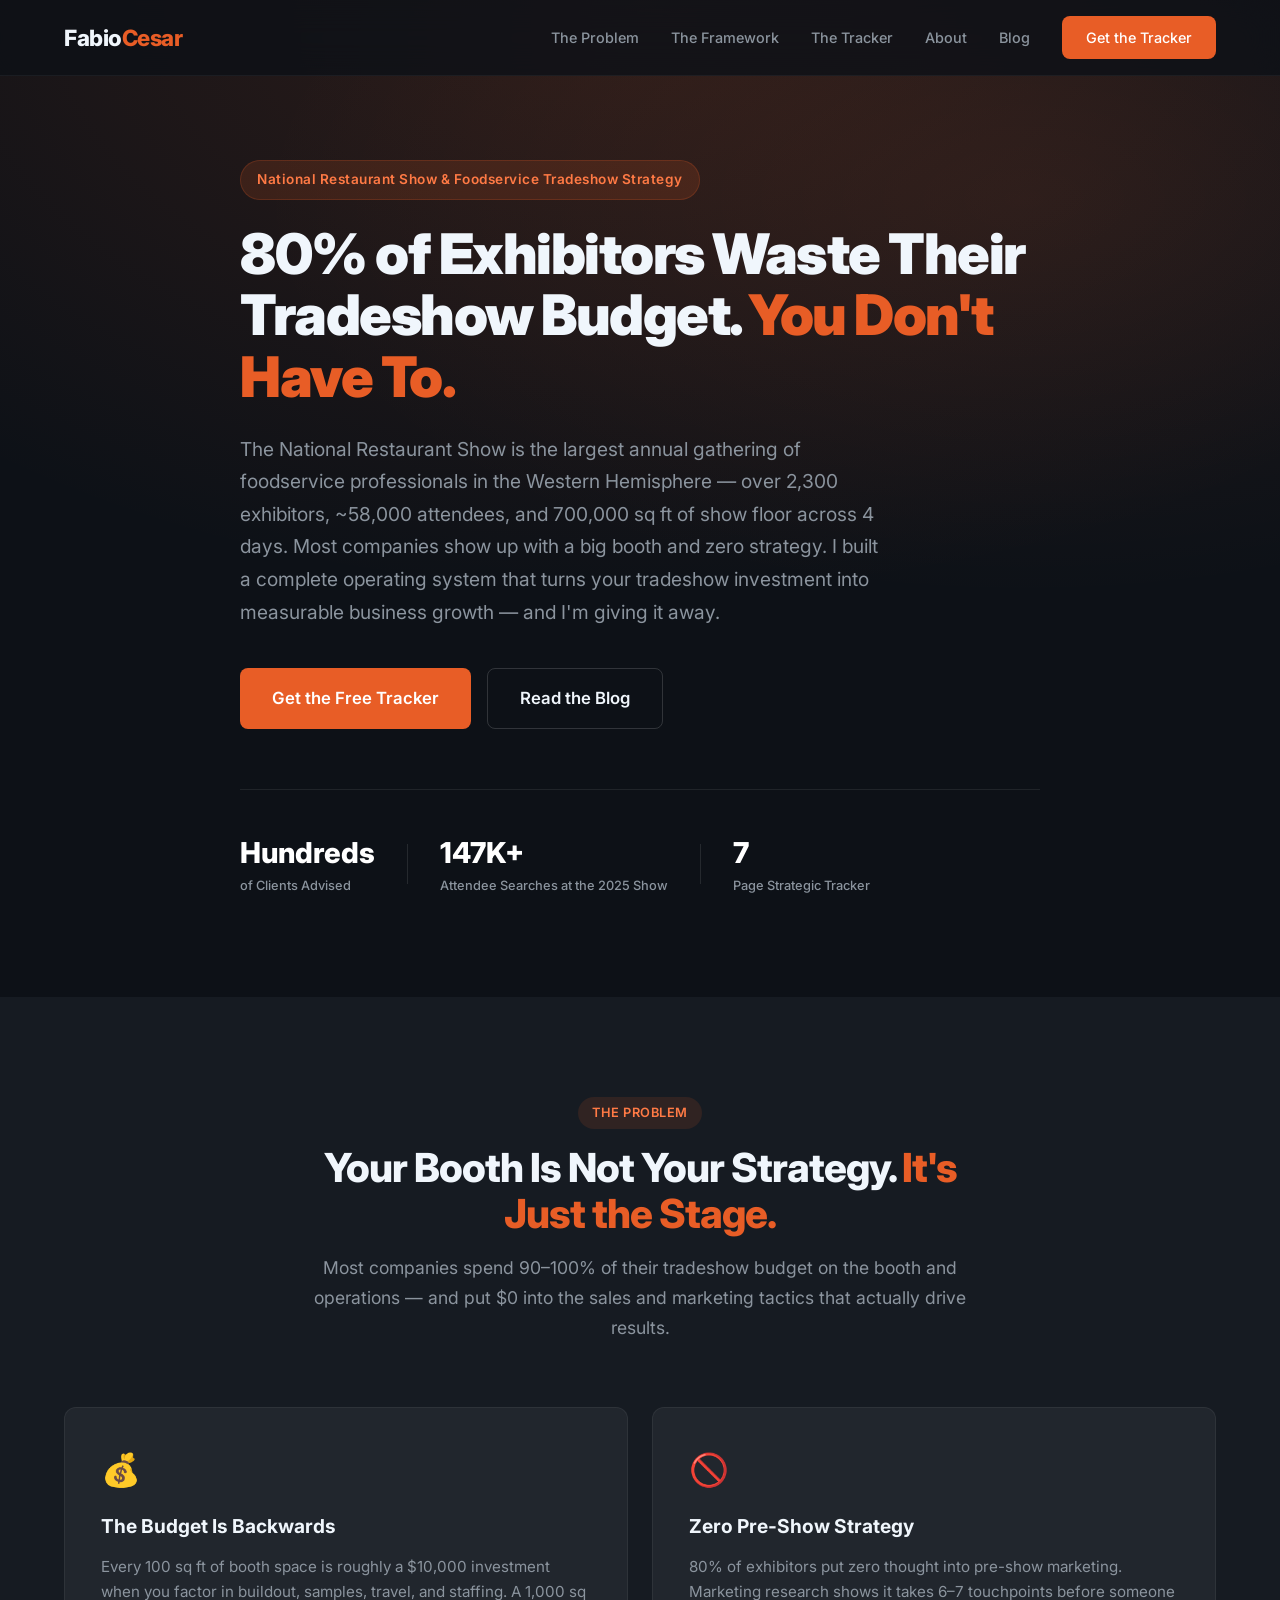
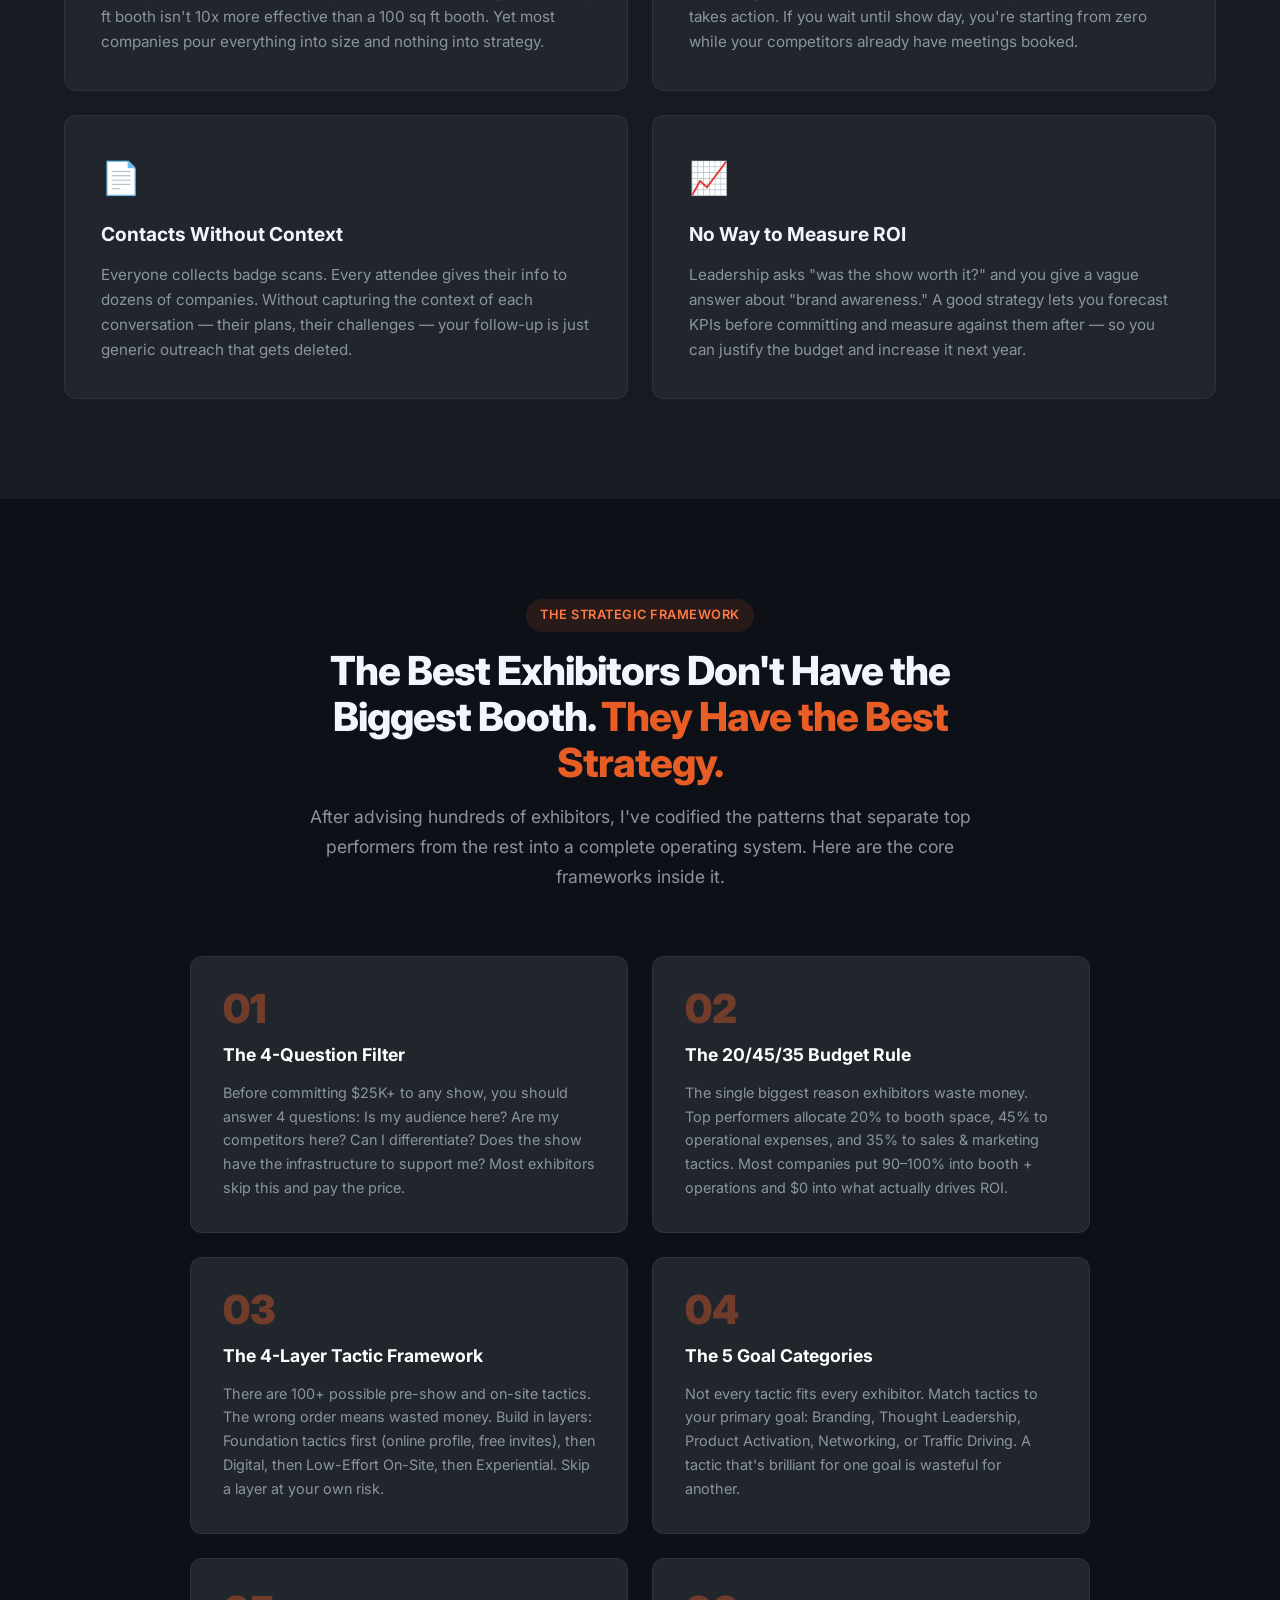
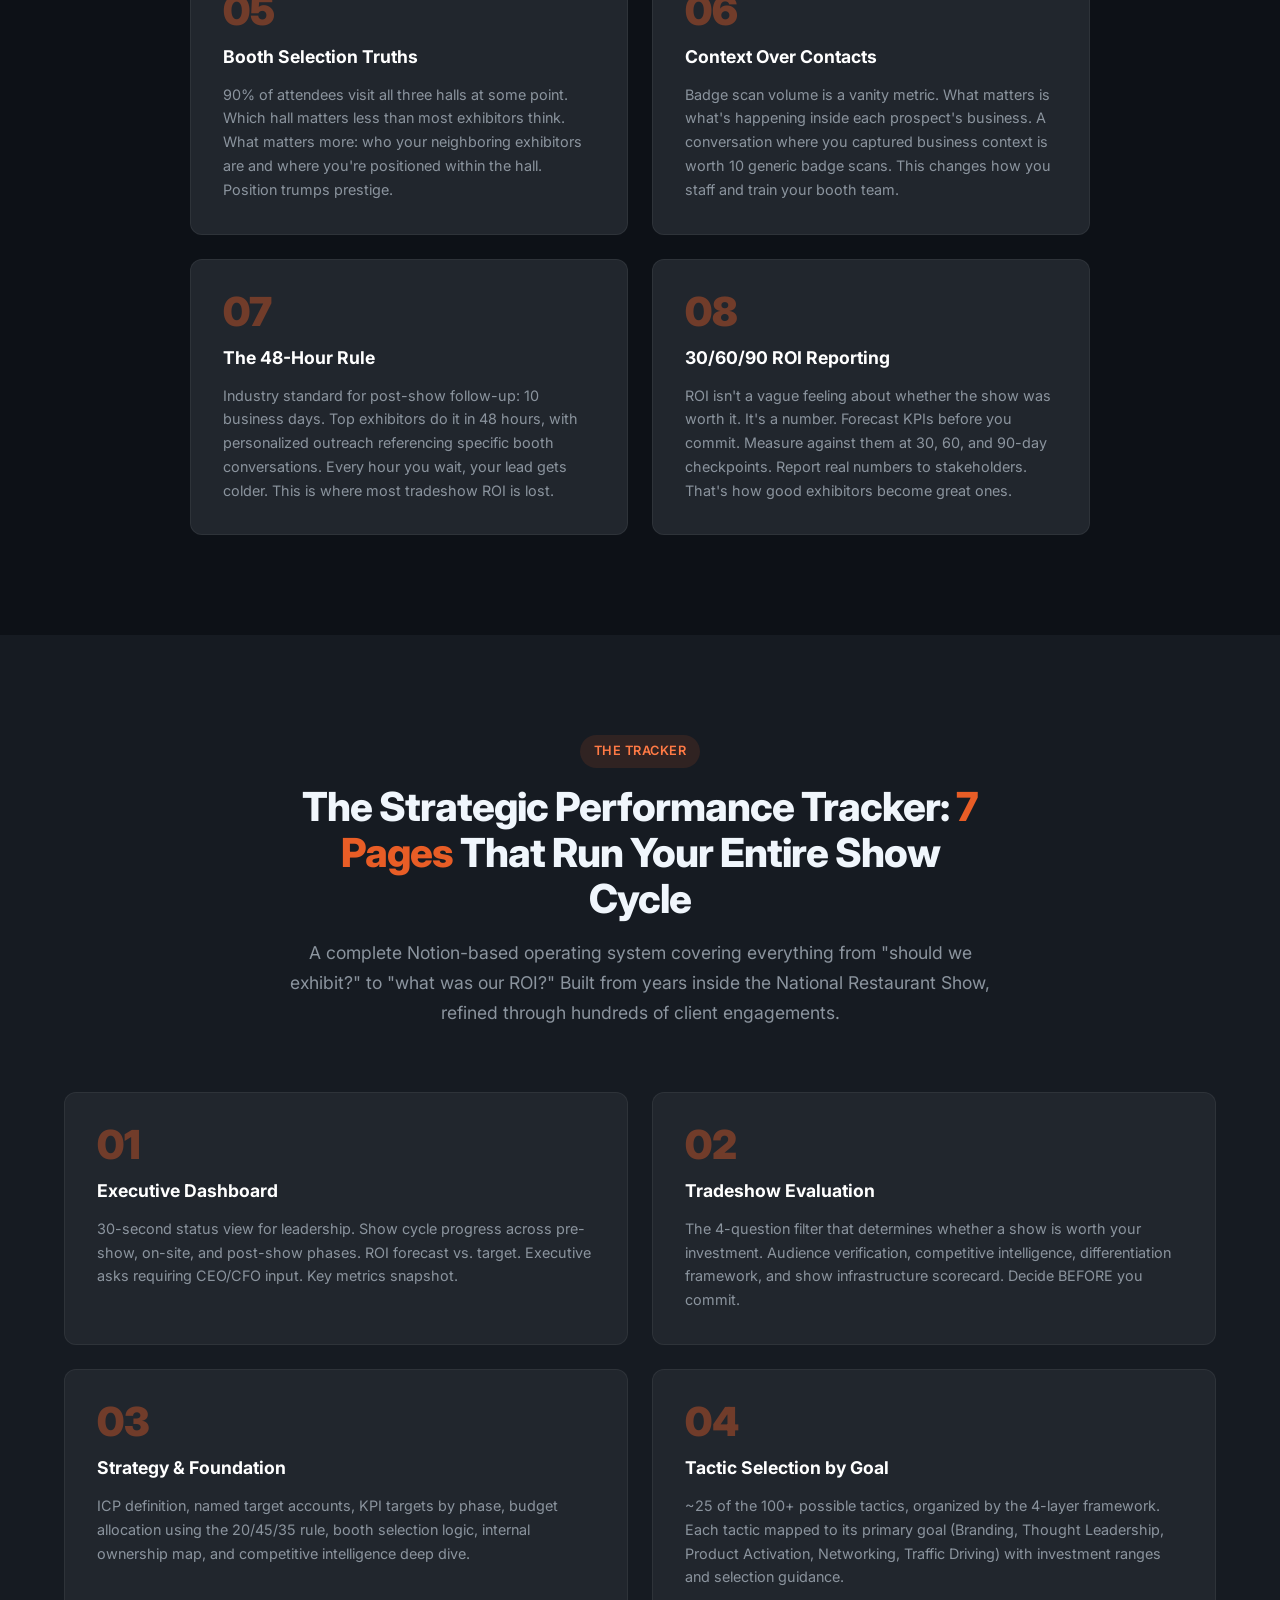
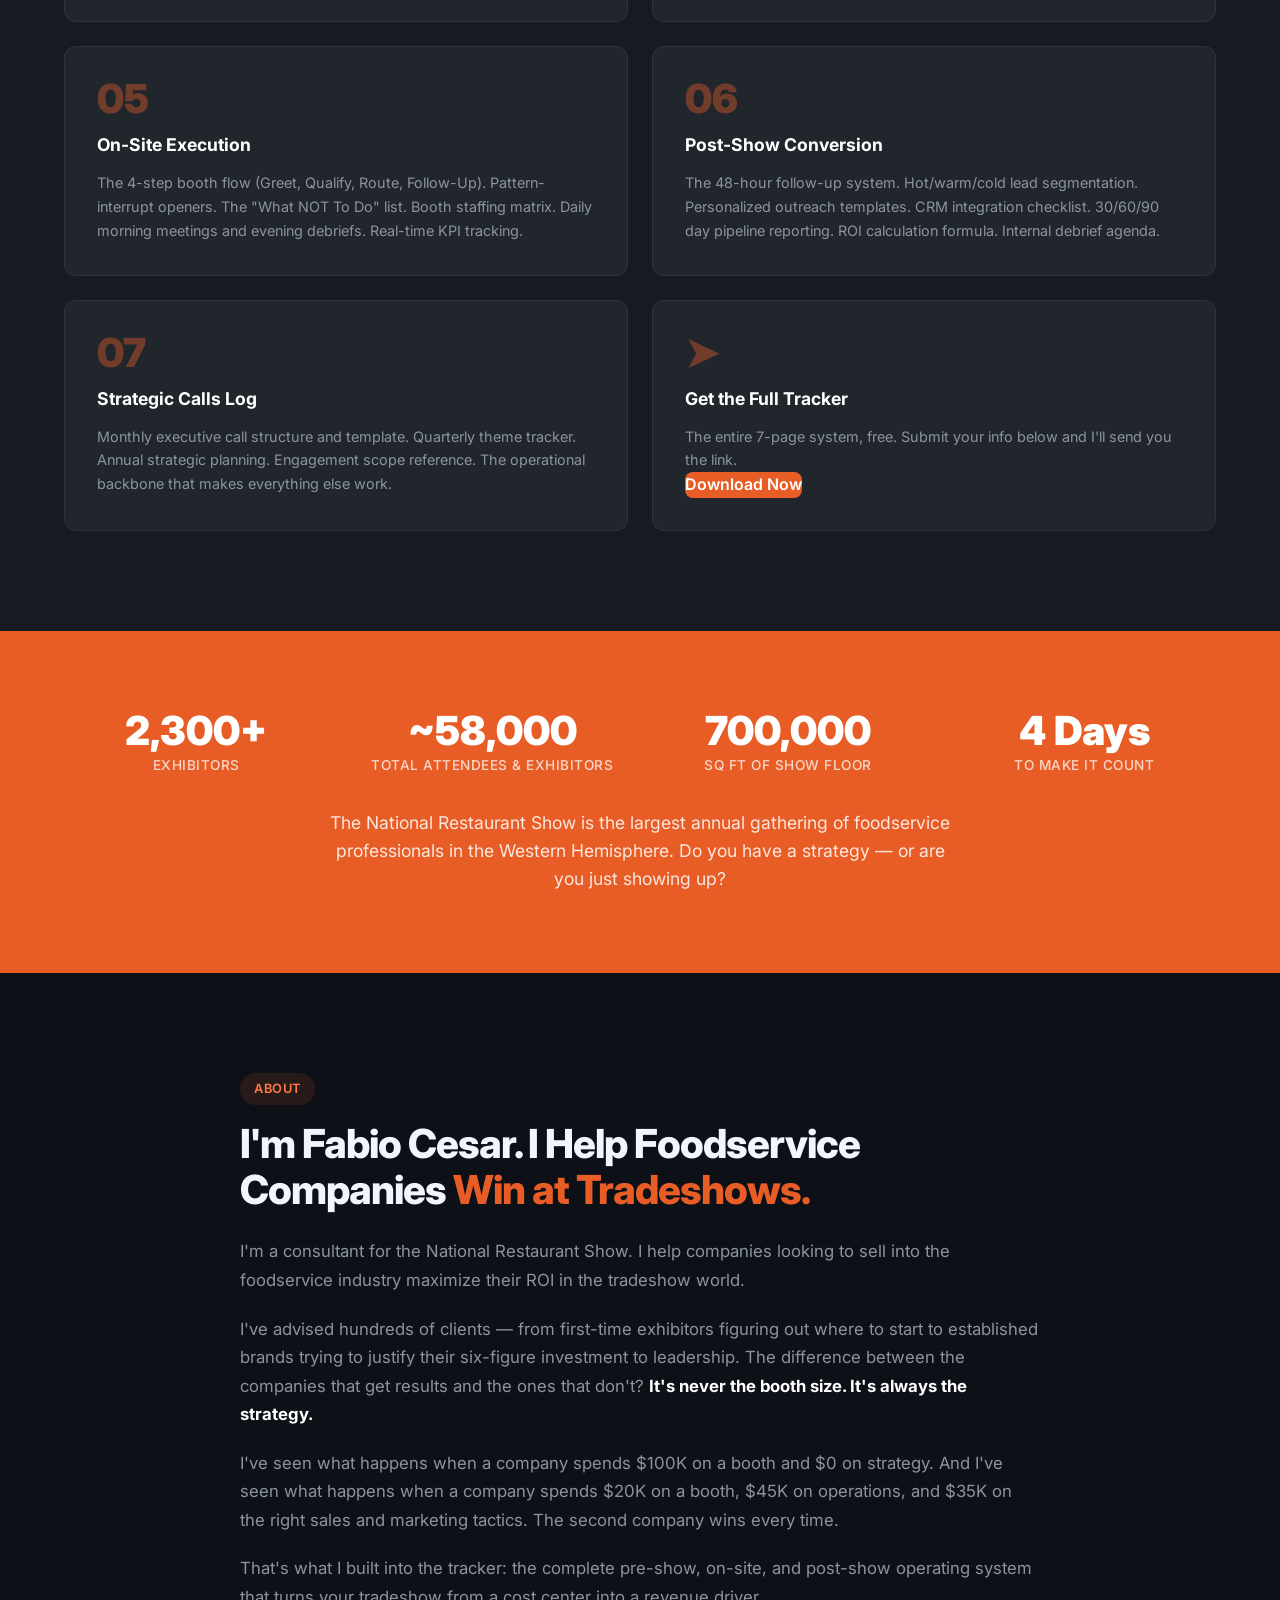
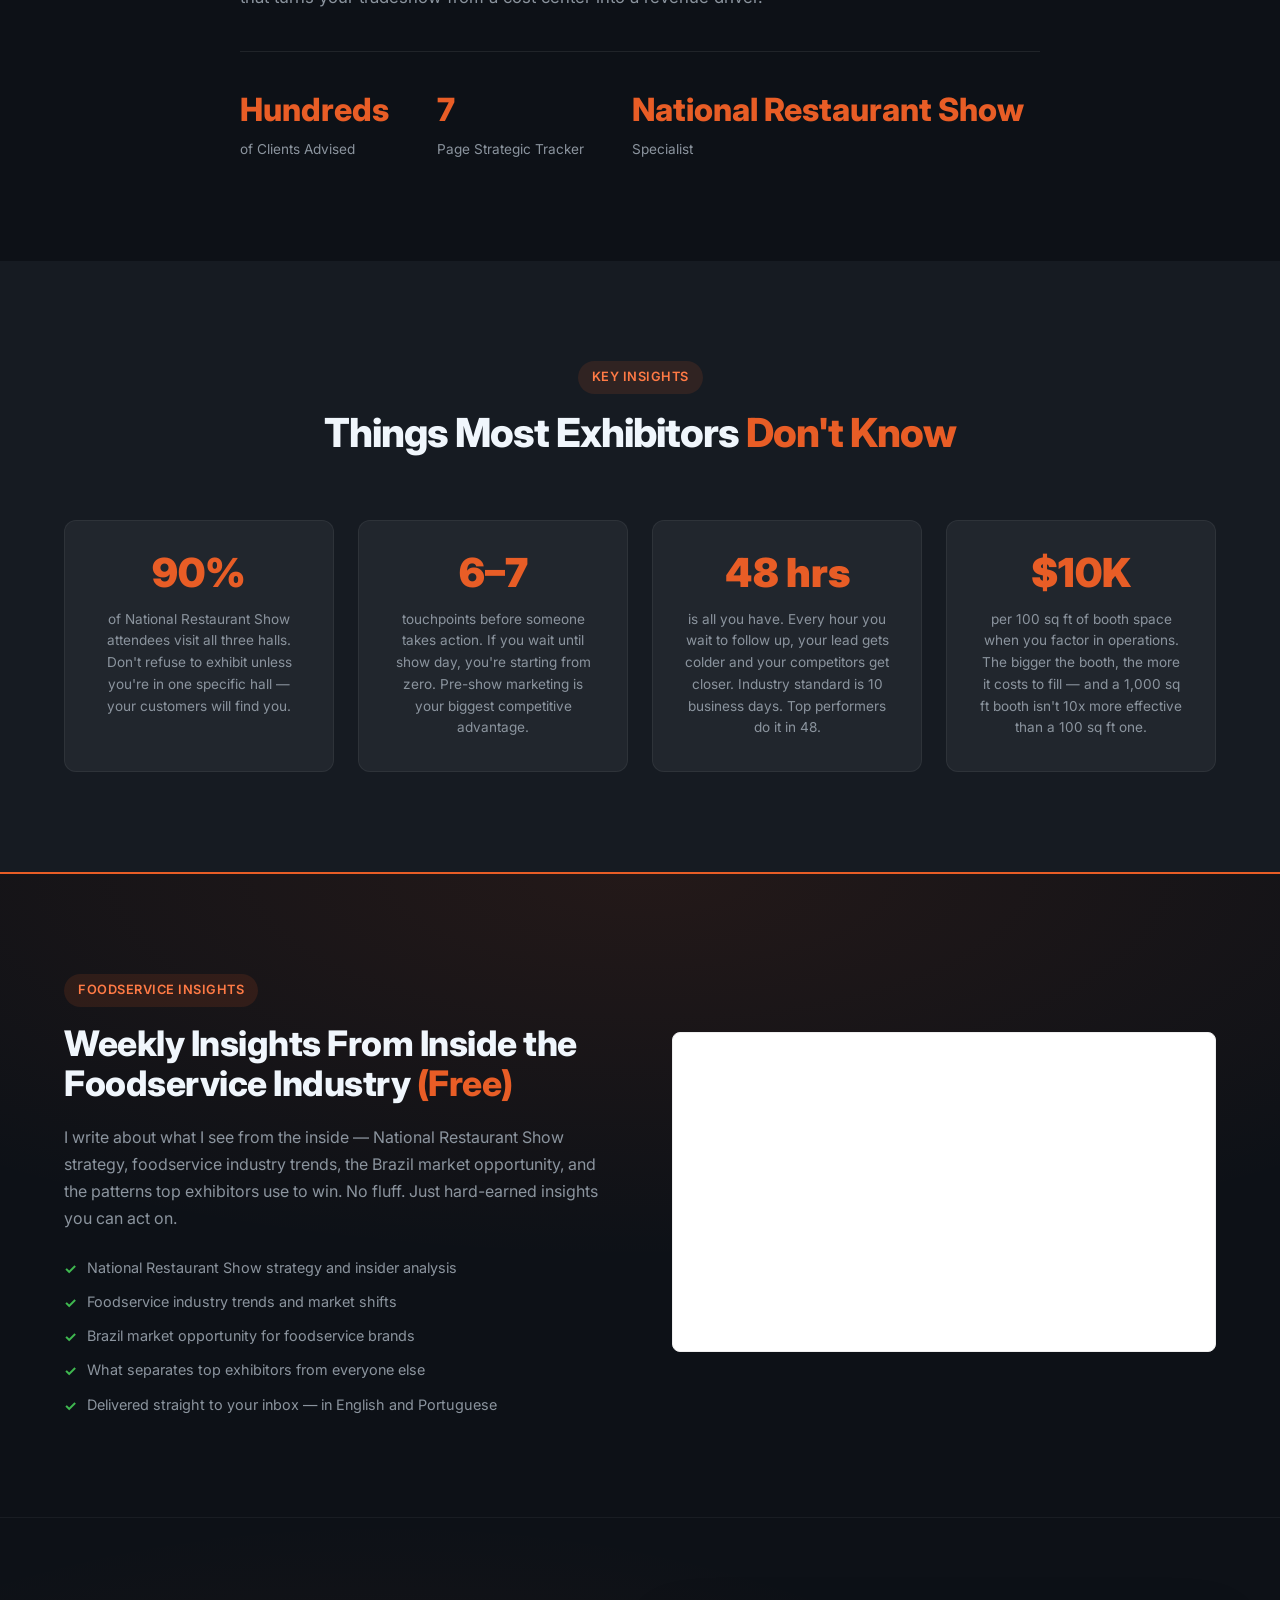
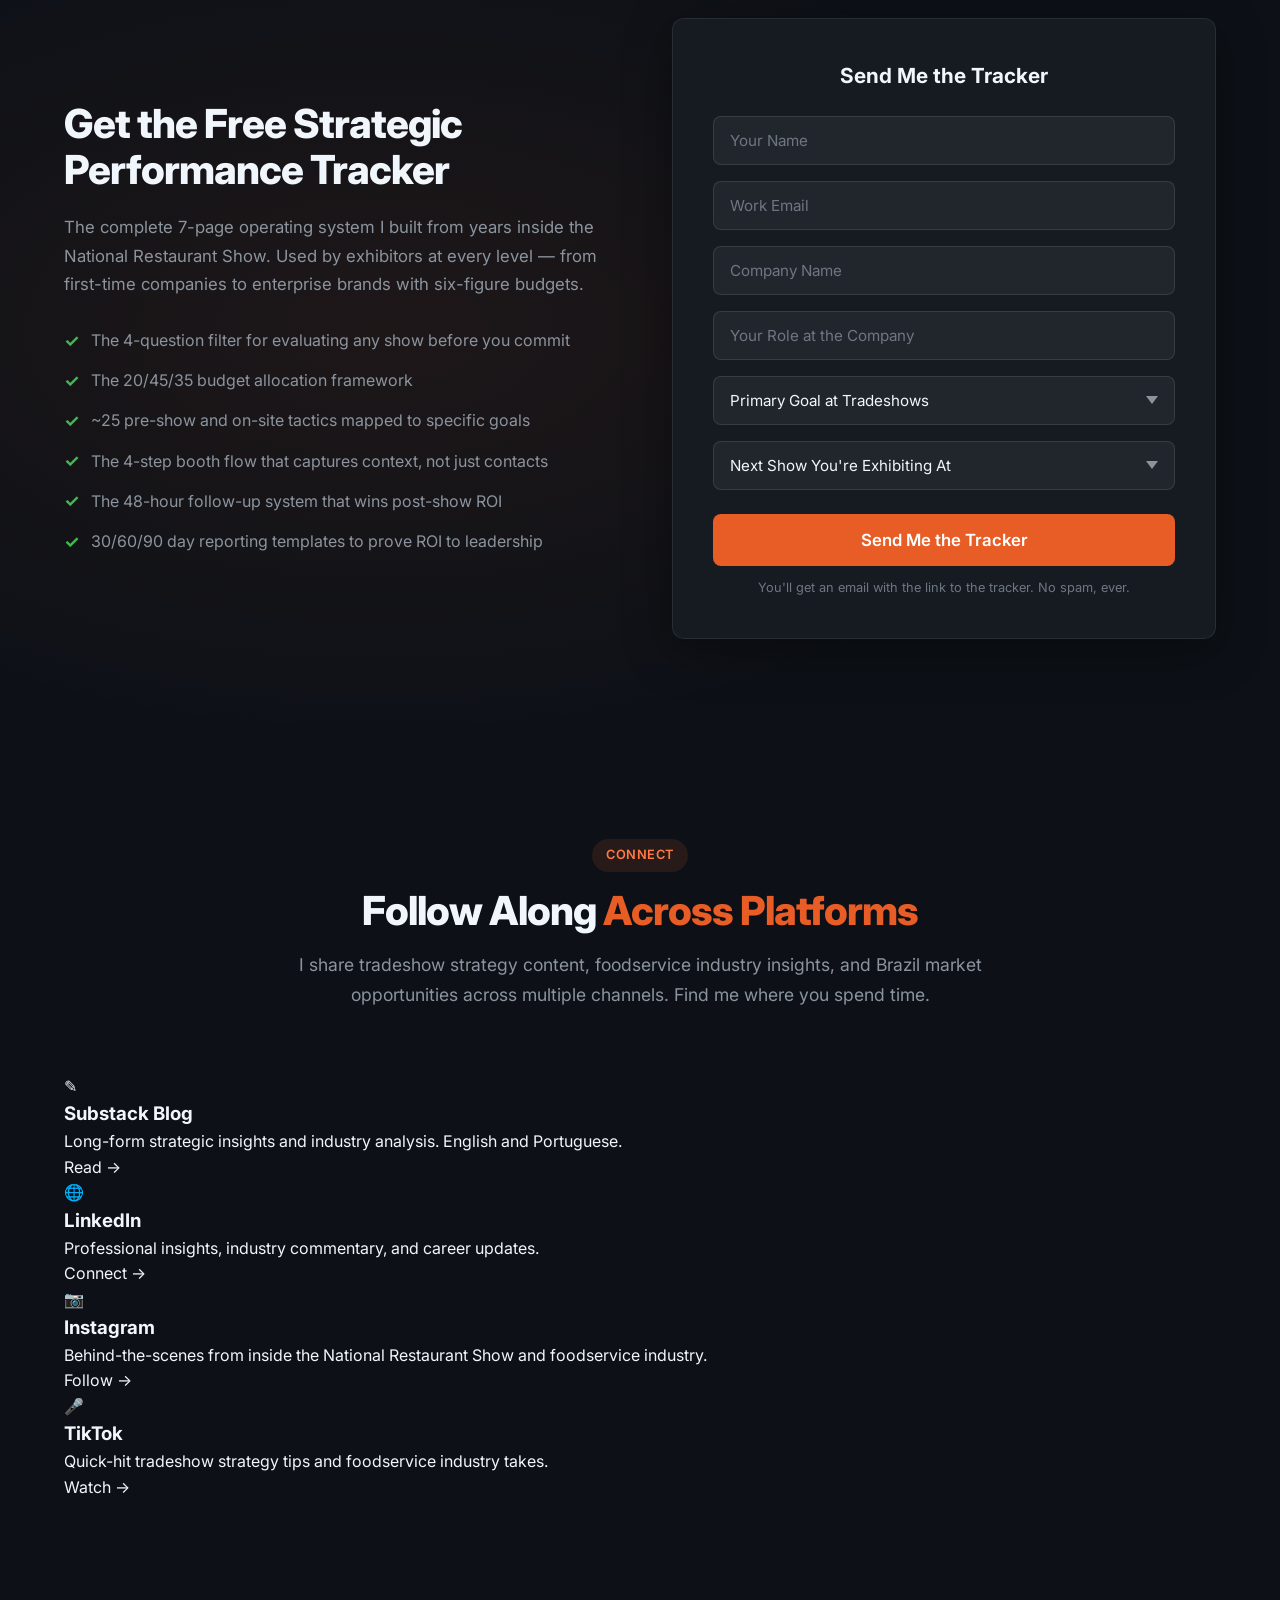
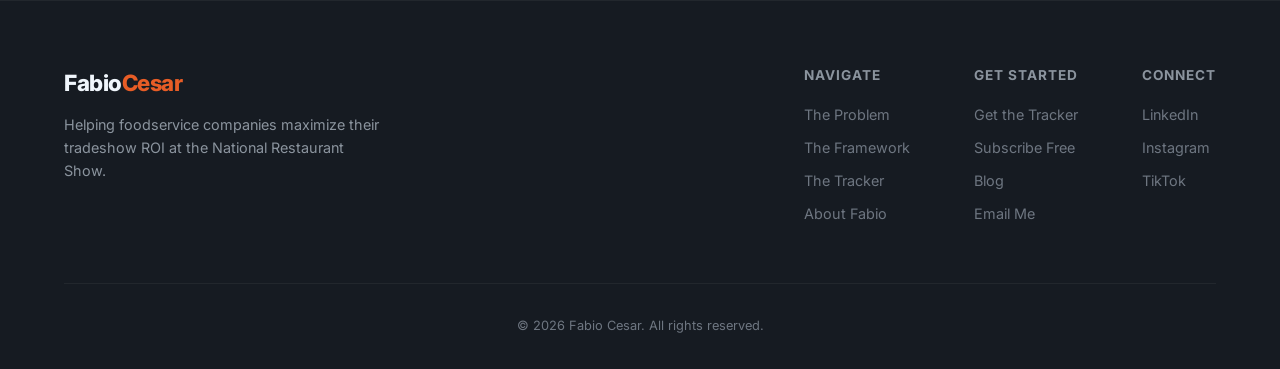
==== commit 06afe556: "Update index.html" ====
--- a/index.html
+++ b/index.html
@@ -3,41 +3,39 @@
 <head>
 <meta charset="UTF-8">
 <meta name="viewport" content="width=device-width, initial-scale=1.0">
-<title>Fabio Cesar | NRA Show &amp; Foodservice Tradeshow Strategy</title>
-<meta name="description" content="Stop wasting your tradeshow budget. Fabio Cesar helps foodservice companies maximize ROI at the NRA Show with a proven pre-show, on-site, and post-show system.">
+<title>Fabio Cesar | National Restaurant Show &amp; Foodservice Tradeshow Strategy</title>
+<meta name="description" content="Stop wasting your tradeshow budget. Fabio Cesar helps foodservice companies maximize ROI at the National Restaurant Show with a proven pre-show, on-site, and post-show system.">
 <link rel="preconnect" href="https://fonts.googleapis.com">
 <link rel="preconnect" href="https://fonts.gstatic.com" crossorigin>
 <link href="https://fonts.googleapis.com/css2?family=Inter:wght@400;500;600;700;800;900&display=swap" rel="stylesheet">
 <link rel="stylesheet" href="styles.css">
 </head>
 <body>
-<!-- Navigation -->
 <nav class="nav">
 <div class="container nav-inner">
 <a href="#" class="logo">Fabio<span>Cesar</span></a>
 <div class="nav-links" id="navLinks">
 <a href="#problem">The Problem</a>
-<a href="#course">The Course</a>
-<a href="#pricing">Pricing</a>
+<a href="#framework">The Framework</a>
+<a href="#tracker">The Tracker</a>
 <a href="#about">About</a>
 <a href="https://fabioimportsbrazil.substack.com" target="_blank" rel="noopener">Blog</a>
-<a href="#subscribe" class="btn btn-nav">Subscribe</a>
+<a href="#download" class="btn btn-nav">Get the Tracker</a>
 </div>
 <button class="mobile-toggle" id="mobileToggle" aria-label="Toggle menu">
 <span></span><span></span><span></span>
 </button>
 </div>
 </nav>
-<!-- Hero Section -->
 <section class="hero">
 <div class="container">
 <div class="hero-content">
-<div class="hero-badge">NRA Show &amp; Foodservice Tradeshow Strategy</div>
+<div class="hero-badge">National Restaurant Show &amp; Foodservice Tradeshow Strategy</div>
 <h1>80% of Exhibitors Waste Their Tradeshow Budget. <span class="highlight">You Don't Have To.</span></h1>
-<p class="hero-sub">The NRA Show has 2,000+ exhibitors, ~60,000 attendees, and 700,000 sq ft of show floor across 4 days. Most companies show up with a big booth and zero strategy. I teach you the system that turns your tradeshow investment into measurable business growth.</p>
+<p class="hero-sub">The National Restaurant Show is the largest annual gathering of foodservice professionals in the Western Hemisphere &mdash; over 2,300 exhibitors, ~58,000 attendees, and 700,000 sq ft of show floor across 4 days. Most companies show up with a big booth and zero strategy. I built a complete operating system that turns your tradeshow investment into measurable business growth &mdash; and I'm giving it away.</p>
 <div class="hero-ctas">
-<a href="#subscribe" class="btn btn-primary btn-lg">Subscribe to Insights</a>
-<a href="#course" class="btn btn-ghost btn-lg">See the Masterclass</a>
+<a href="#download" class="btn btn-primary btn-lg">Get the Free Tracker</a>
+<a href="https://fabioimportsbrazil.substack.com" target="_blank" rel="noopener" class="btn btn-ghost btn-lg">Read the Blog</a>
 </div>
 <div class="hero-proof">
 <div class="proof-item">
@@ -47,28 +45,240 @@
 <div class="proof-divider"></div>
 <div class="proof-item">
 <span class="proof-number">147K+</span>
-<span class="proof-label">Attendee Searches at NRA 2025</span>
+<span class="proof-label">Attendee Searches at the 2025 Show</span>
 </div>
 <div class="proof-divider"></div>
 <div class="proof-item">
-<span class="proof-number">8</span>
-<span class="proof-label">Module Masterclass</span>
+<span class="proof-number">7</span>
+<span class="proof-label">Page Strategic Tracker</span>
 </div>
 </div>
 </div>
 </div>
 <div class="hero-bg"></div>
 </section>
-<!-- Subscribe Section (Top of Funnel) -->
+<section class="section section-dark" id="problem">
+<div class="container">
+<div class="section-header">
+<span class="section-tag">The Problem</span>
+<h2>Your Booth Is Not Your Strategy. <span class="highlight">It's Just the Stage.</span></h2>
+<p class="section-intro">Most companies spend 90&ndash;100% of their tradeshow budget on the booth and operations &mdash; and put $0 into the sales and marketing tactics that actually drive results.</p>
+</div>
+<div class="pain-grid">
+<div class="pain-card">
+<div class="pain-icon">&#128176;</div>
+<h3>The Budget Is Backwards</h3>
+<p>Every 100 sq ft of booth space is roughly a $10,000 investment when you factor in buildout, samples, travel, and staffing. A 1,000 sq ft booth isn't 10x more effective than a 100 sq ft booth. Yet most companies pour everything into size and nothing into strategy.</p>
+</div>
+<div class="pain-card">
+<div class="pain-icon">&#128683;</div>
+<h3>Zero Pre-Show Strategy</h3>
+<p>80% of exhibitors put zero thought into pre-show marketing. Marketing research shows it takes 6&ndash;7 touchpoints before someone takes action. If you wait until show day, you're starting from zero while your competitors already have meetings booked.</p>
+</div>
+<div class="pain-card">
+<div class="pain-icon">&#128196;</div>
+<h3>Contacts Without Context</h3>
+<p>Everyone collects badge scans. Every attendee gives their info to dozens of companies. Without capturing the context of each conversation &mdash; their plans, their challenges &mdash; your follow-up is just generic outreach that gets deleted.</p>
+</div>
+<div class="pain-card">
+<div class="pain-icon">&#128200;</div>
+<h3>No Way to Measure ROI</h3>
+<p>Leadership asks "was the show worth it?" and you give a vague answer about "brand awareness." A good strategy lets you forecast KPIs before committing and measure against them after &mdash; so you can justify the budget and increase it next year.</p>
+</div>
+</div>
+</div>
+</section>
+<section class="section" id="framework">
+<div class="container">
+<div class="shift-layout">
+<div class="section-header">
+<span class="section-tag">The Strategic Framework</span>
+<h2>The Best Exhibitors Don't Have the Biggest Booth. <span class="highlight">They Have the Best Strategy.</span></h2>
+<p class="section-intro">After advising hundreds of exhibitors, I've codified the patterns that separate top performers from the rest into a complete operating system. Here are the core frameworks inside it.</p>
+</div>
+<div class="modules-grid">
+<div class="module-card">
+<div class="module-number">01</div>
+<h3>The 4-Question Filter</h3>
+<p>Before committing $25K+ to any show, you should answer 4 questions: Is my audience here? Are my competitors here? Can I differentiate? Does the show have the infrastructure to support me? Most exhibitors skip this and pay the price.</p>
+</div>
+<div class="module-card">
+<div class="module-number">02</div>
+<h3>The 20/45/35 Budget Rule</h3>
+<p>The single biggest reason exhibitors waste money. Top performers allocate 20% to booth space, 45% to operational expenses, and 35% to sales &amp; marketing tactics. Most companies put 90&ndash;100% into booth + operations and $0 into what actually drives ROI.</p>
+</div>
+<div class="module-card">
+<div class="module-number">03</div>
+<h3>The 4-Layer Tactic Framework</h3>
+<p>There are 100+ possible pre-show and on-site tactics. The wrong order means wasted money. Build in layers: Foundation tactics first (online profile, free invites), then Digital, then Low-Effort On-Site, then Experiential. Skip a layer at your own risk.</p>
+</div>
+<div class="module-card">
+<div class="module-number">04</div>
+<h3>The 5 Goal Categories</h3>
+<p>Not every tactic fits every exhibitor. Match tactics to your primary goal: Branding, Thought Leadership, Product Activation, Networking, or Traffic Driving. A tactic that's brilliant for one goal is wasteful for another.</p>
+</div>
+<div class="module-card">
+<div class="module-number">05</div>
+<h3>Booth Selection Truths</h3>
+<p>90% of attendees visit all three halls at some point. Which hall matters less than most exhibitors think. What matters more: who your neighboring exhibitors are and where you're positioned within the hall. Position trumps prestige.</p>
+</div>
+<div class="module-card">
+<div class="module-number">06</div>
+<h3>Context Over Contacts</h3>
+<p>Badge scan volume is a vanity metric. What matters is what's happening inside each prospect's business. A conversation where you captured business context is worth 10 generic badge scans. This changes how you staff and train your booth team.</p>
+</div>
+<div class="module-card">
+<div class="module-number">07</div>
+<h3>The 48-Hour Rule</h3>
+<p>Industry standard for post-show follow-up: 10 business days. Top exhibitors do it in 48 hours, with personalized outreach referencing specific booth conversations. Every hour you wait, your lead gets colder. This is where most tradeshow ROI is lost.</p>
+</div>
+<div class="module-card">
+<div class="module-number">08</div>
+<h3>30/60/90 ROI Reporting</h3>
+<p>ROI isn't a vague feeling about whether the show was worth it. It's a number. Forecast KPIs before you commit. Measure against them at 30, 60, and 90-day checkpoints. Report real numbers to stakeholders. That's how good exhibitors become great ones.</p>
+</div>
+</div>
+</div>
+</section>
+<section class="section section-dark" id="tracker">
+<div class="container">
+<div class="section-header">
+<span class="section-tag">The Tracker</span>
+<h2>The Strategic Performance Tracker: <span class="highlight">7 Pages</span> That Run Your Entire Show Cycle</h2>
+<p class="section-intro">A complete Notion-based operating system covering everything from "should we exhibit?" to "what was our ROI?" Built from years inside the National Restaurant Show, refined through hundreds of client engagements.</p>
+</div>
+<div class="modules-grid">
+<div class="module-card">
+<div class="module-number">01</div>
+<h3>Executive Dashboard</h3>
+<p>30-second status view for leadership. Show cycle progress across pre-show, on-site, and post-show phases. ROI forecast vs. target. Executive asks requiring CEO/CFO input. Key metrics snapshot.</p>
+</div>
+<div class="module-card">
+<div class="module-number">02</div>
+<h3>Tradeshow Evaluation</h3>
+<p>The 4-question filter that determines whether a show is worth your investment. Audience verification, competitive intelligence, differentiation framework, and show infrastructure scorecard. Decide BEFORE you commit.</p>
+</div>
+<div class="module-card">
+<div class="module-number">03</div>
+<h3>Strategy &amp; Foundation</h3>
+<p>ICP definition, named target accounts, KPI targets by phase, budget allocation using the 20/45/35 rule, booth selection logic, internal ownership map, and competitive intelligence deep dive.</p>
+</div>
+<div class="module-card">
+<div class="module-number">04</div>
+<h3>Tactic Selection by Goal</h3>
+<p>~25 of the 100+ possible tactics, organized by the 4-layer framework. Each tactic mapped to its primary goal (Branding, Thought Leadership, Product Activation, Networking, Traffic Driving) with investment ranges and selection guidance.</p>
+</div>
+<div class="module-card">
+<div class="module-number">05</div>
+<h3>On-Site Execution</h3>
+<p>The 4-step booth flow (Greet, Qualify, Route, Follow-Up). Pattern-interrupt openers. The "What NOT To Do" list. Booth staffing matrix. Daily morning meetings and evening debriefs. Real-time KPI tracking.</p>
+</div>
+<div class="module-card">
+<div class="module-number">06</div>
+<h3>Post-Show Conversion</h3>
+<p>The 48-hour follow-up system. Hot/warm/cold lead segmentation. Personalized outreach templates. CRM integration checklist. 30/60/90 day pipeline reporting. ROI calculation formula. Internal debrief agenda.</p>
+</div>
+<div class="module-card">
+<div class="module-number">07</div>
+<h3>Strategic Calls Log</h3>
+<p>Monthly executive call structure and template. Quarterly theme tracker. Annual strategic planning. Engagement scope reference. The operational backbone that makes everything else work.</p>
+</div>
+<div class="module-card module-card-cta">
+<div class="module-number">&#10148;</div>
+<h3>Get the Full Tracker</h3>
+<p>The entire 7-page system, free. Submit your info below and I'll send you the link.</p>
+<a href="#download" class="btn btn-primary">Download Now</a>
+</div>
+</div>
+</div>
+</section>
+<section class="section section-stats">
+<div class="container">
+<div class="stats-bar">
+<div class="stat-item">
+<span class="stat-number">2,300+</span>
+<span class="stat-label">Exhibitors</span>
+</div>
+<div class="stat-item">
+<span class="stat-number">~58,000</span>
+<span class="stat-label">Total Attendees &amp; Exhibitors</span>
+</div>
+<div class="stat-item">
+<span class="stat-number">700,000</span>
+<span class="stat-label">Sq Ft of Show Floor</span>
+</div>
+<div class="stat-item">
+<span class="stat-number">4 Days</span>
+<span class="stat-label">To Make It Count</span>
+</div>
+</div>
+<p class="stats-caption">The National Restaurant Show is the largest annual gathering of foodservice professionals in the Western Hemisphere. Do you have a strategy &mdash; or are you just showing up?</p>
+</div>
+</section>
+<section class="section" id="about">
+<div class="container">
+<div class="about-layout">
+<div class="about-text">
+<span class="section-tag">About</span>
+<h2>I'm Fabio Cesar. I Help Foodservice Companies <span class="highlight">Win at Tradeshows.</span></h2>
+<p>I'm a consultant for the National Restaurant Show. I help companies looking to sell into the foodservice industry maximize their ROI in the tradeshow world.</p>
+<p>I've advised hundreds of clients &mdash; from first-time exhibitors figuring out where to start to established brands trying to justify their six-figure investment to leadership. The difference between the companies that get results and the ones that don't? <strong>It's never the booth size. It's always the strategy.</strong></p>
+<p>I've seen what happens when a company spends $100K on a booth and $0 on strategy. And I've seen what happens when a company spends $20K on a booth, $45K on operations, and $35K on the right sales and marketing tactics. The second company wins every time.</p>
+<p>That's what I built into the tracker: the complete pre-show, on-site, and post-show operating system that turns your tradeshow from a cost center into a revenue driver.</p>
+<div class="about-stats">
+<div class="about-stat">
+<span>Hundreds</span>
+<label>of Clients Advised</label>
+</div>
+<div class="about-stat">
+<span>7</span>
+<label>Page Strategic Tracker</label>
+</div>
+<div class="about-stat">
+<span>National Restaurant Show</span>
+<label>Specialist</label>
+</div>
+</div>
+</div>
+</div>
+</div>
+</section>
+<section class="section section-dark">
+<div class="container">
+<div class="section-header">
+<span class="section-tag">Key Insights</span>
+<h2>Things Most Exhibitors <span class="highlight">Don't Know</span></h2>
+</div>
+<div class="insights-grid">
+<div class="insight-card">
+<div class="insight-number">90%</div>
+<p>of National Restaurant Show attendees visit all three halls. Don't refuse to exhibit unless you're in one specific hall &mdash; your customers will find you.</p>
+</div>
+<div class="insight-card">
+<div class="insight-number">6&ndash;7</div>
+<p>touchpoints before someone takes action. If you wait until show day, you're starting from zero. Pre-show marketing is your biggest competitive advantage.</p>
+</div>
+<div class="insight-card">
+<div class="insight-number">48 hrs</div>
+<p>is all you have. Every hour you wait to follow up, your lead gets colder and your competitors get closer. Industry standard is 10 business days. Top performers do it in 48.</p>
+</div>
+<div class="insight-card">
+<div class="insight-number">$10K</div>
+<p>per 100 sq ft of booth space when you factor in operations. The bigger the booth, the more it costs to fill &mdash; and a 1,000 sq ft booth isn't 10x more effective than a 100 sq ft one.</p>
+</div>
+</div>
+</div>
+</section>
+<!-- Substack Subscribe Section -->
 <section class="section section-leadmagnet" id="subscribe">
 <div class="container">
 <div class="leadmagnet-layout">
 <div class="leadmagnet-text">
 <span class="section-tag">Foodservice Insights</span>
 <h2>Weekly Insights From Inside the Foodservice Industry <span class="highlight">(Free)</span></h2>
-<p>I write about what I see from the inside &mdash; NRA Show strategy, foodservice industry trends, the Brazil market opportunity, and the patterns top exhibitors use to win. No fluff. Just hard-earned insights you can act on.</p>
+<p>I write about what I see from the inside &mdash; National Restaurant Show strategy, foodservice industry trends, the Brazil market opportunity, and the patterns top exhibitors use to win. No fluff. Just hard-earned insights you can act on.</p>
 <ul class="check-list">
-<li>NRA Show strategy and insider analysis</li>
+<li>National Restaurant Show strategy and insider analysis</li>
 <li>Foodservice industry trends and market shifts</li>
 <li>Brazil market opportunity for foodservice brands</li>
 <li>What separates top exhibitors from everyone else</li>
@@ -81,294 +291,37 @@
 </div>
 </div>
 </section>
-<!-- Problem Section -->
-<section class="section section-dark" id="problem">
-<div class="container">
-<div class="section-header">
-<span class="section-tag">The Problem</span>
-<h2>Your Booth Is Not Your Strategy. <span class="highlight">It's Just the Stage.</span></h2>
-<p class="section-intro">Most companies spend 90&ndash;100% of their tradeshow budget on the booth and operations &mdash; and put $0 into the sales and marketing tactics that actually drive results.</p>
-</div>
-<div class="pain-grid">
-<div class="pain-card">
-<div class="pain-icon">&#128176;</div>
-<h3>The Budget Is Backwards</h3>
-<p>Every 100 sq ft of booth space is roughly a $10,000 investment when you factor in buildout, samples, travel, and staffing. A 1,000 sq ft booth isn't 10x more effective than a 100 sq ft booth. Yet most companies pour everything into size and nothing into strategy.</p>
-</div>
-<div class="pain-card">
-<div class="pain-icon">&#128683;</div>
-<h3>Zero Pre-Show Strategy</h3>
-<p>80% of exhibitors put zero thought into pre-show marketing. Marketing research shows it takes 6&ndash;7 touchpoints before someone takes action. If you wait until show day, you're starting from zero while your competitors already have meetings booked.</p>
-</div>
-<div class="pain-card">
-<div class="pain-icon">&#128196;</div>
-<h3>Contacts Without Context</h3>
-<p>Everyone collects badge scans. Every attendee gives their info to dozens of companies. Without capturing the context of each conversation &mdash; their plans, their challenges &mdash; your follow-up is just generic slop that gets deleted.</p>
-</div>
-<div class="pain-card">
-<div class="pain-icon">&#128200;</div>
-<h3>No Way to Measure ROI</h3>
-<p>Leadership asks "was the show worth it?" and you give a vague answer about "brand awareness." A good strategy lets you forecast KPIs before committing and measure against them after &mdash; so you can justify the budget and increase it next year.</p>
-</div>
-</div>
-</div>
-</section>
-<!-- The Shift Section -->
-<section class="section">
-<div class="container">
-<div class="shift-layout">
-<div class="section-header">
-<span class="section-tag">The Mindset Shift</span>
-<h2>The Best Exhibitors Don't Have the Biggest Booth. <span class="highlight">They Have the Best Strategy.</span></h2>
-</div>
-<div class="shift-grid">
-<div class="shift-card shift-bad">
-<h3>What Most Companies Do</h3>
-<ul>
-<li>Spend 90&ndash;100% of budget on the booth</li>
-<li>Show up and hope for foot traffic</li>
-<li>Collect badge scans with no context</li>
-<li>Follow up with generic emails a week later</li>
-<li>Can't tell leadership if it was worth it</li>
-</ul>
-</div>
-<div class="shift-card shift-good">
-<h3>What Top Performers Do</h3>
-<ul>
-<li>Put 25%+ of budget into sales &amp; marketing tactics</li>
-<li>Book meetings before the show opens</li>
-<li>Capture business context in every conversation</li>
-<li>Follow up within 48 hours with personalized outreach</li>
-<li>Forecast &amp; measure ROI with real KPIs</li>
-</ul>
-</div>
-</div>
-<div class="shift-callout">
-<p>Some of the best-performing clients invest ~$10K in the smallest booth possible and $250K+ in sales and marketing tactics &mdash; and get better ROI than companies with massive booths and zero strategy.</p>
-</div>
-</div>
-</div>
-</section>
-<!-- Course Section -->
-<section class="section section-dark" id="course">
-<div class="container">
-<div class="section-header">
-<span class="section-tag">The Masterclass</span>
-<h2>Tradeshow Masterclass: <span class="highlight">8 Modules</span> to Maximize Your ROI</h2>
-<p class="section-intro">The complete system &mdash; pre-show, on-site, and post-show &mdash; that turns your tradeshow investment into measurable business growth.</p>
-</div>
-<div class="modules-grid">
-<div class="module-card">
-<div class="module-number">01</div>
-<h3>Choosing the Right Show</h3>
-<p>Start with your Ideal Customer Profile, not emotions or competitors. Pick 2&ndash;4 shows where your ICP actually attends and go deep instead of spreading thin across 20.</p>
-</div>
-<div class="module-card">
-<div class="module-number">02</div>
-<h3>The Budget Mindset Shift</h3>
-<p>Stop spending 90&ndash;100% on the booth. The 25% rule: allocate at least 25% of your total budget to supportive sales and marketing. The booth is the stage &mdash; everything around it drives results.</p>
-</div>
-<div class="module-card">
-<div class="module-number">03</div>
-<h3>Booth Location &mdash; What Actually Matters</h3>
-<p>90% of NRA Show attendees visit all three halls. Think about your neighbors and position within the hall &mdash; not just which hall. Location supports strategy, it doesn't replace it.</p>
-</div>
-<div class="module-card">
-<div class="module-number">04</div>
-<h3>Pre-Show Strategy</h3>
-<p>Optimize your online profile (keywords, categories, photos, collateral). Drive traffic with featured exhibitor placement, targeted email campaigns to confirmed attendees, and retargeting ads. At the 2025 NRA Show: 147,000+ attendee searches on Show To Go.</p>
-</div>
-<div class="module-card">
-<div class="module-number">05</div>
-<h3>On-Site Activations</h3>
-<p>VIP badge bag drops, show floor tours (~105 leads), sponsored meetups with your ICP, education sessions (~100 attendees + recording for repurposing), workshop sponsorships (~200 attendees), and VIP suites at the official after party.</p>
-</div>
-<div class="module-card">
-<div class="module-number">06</div>
-<h3>Working the Floor &mdash; Context Over Contacts</h3>
-<p>It's not about badge scan volume. Capture what's happening in each person's business so your follow-up is personalized. "I know you're expanding 10 locations" beats "Hey, we met at the show."</p>
-</div>
-<div class="module-card">
-<div class="module-number">07</div>
-<h3>Post-Show Follow-Up</h3>
-<p>The 48-hour rule. Personalized outreach based on booth conversations. Segment leads hot/warm/cold. Propose specific next steps &mdash; samples, demos, calls. Every hour you wait, your lead gets colder.</p>
-</div>
-<div class="module-card">
-<div class="module-number">08</div>
-<h3>Measuring ROI &amp; Improving Year Over Year</h3>
-<p>Forecast KPIs before you commit, measure against them after, report real numbers to stakeholders, and optimize year over year. That's how good exhibitors become great ones.</p>
-</div>
-</div>
-</div>
-</section>
-<!-- NRA Show Stats Callout -->
-<section class="section section-stats">
-<div class="container">
-<div class="stats-bar">
-<div class="stat-item">
-<span class="stat-number">2,000+</span>
-<span class="stat-label">Exhibitors</span>
-</div>
-<div class="stat-item">
-<span class="stat-number">~60,000</span>
-<span class="stat-label">Attendees</span>
-</div>
-<div class="stat-item">
-<span class="stat-number">700,000</span>
-<span class="stat-label">Sq Ft of Show Floor</span>
-</div>
-<div class="stat-item">
-<span class="stat-number">4 Days</span>
-<span class="stat-label">To Make It Count</span>
-</div>
-</div>
-<p class="stats-caption">The National Restaurant Association Show is the biggest stage in foodservice. Do you have a strategy &mdash; or are you just showing up?</p>
-</div>
-</section>
-<!-- Pricing Section -->
-<section class="section section-dark" id="pricing">
-<div class="container">
-<div class="section-header">
-<span class="section-tag">Work With Me</span>
-<h2>Choose Your Path to <span class="highlight">Tradeshow ROI</span></h2>
-<p class="section-intro">Whether you want to learn the system yourself or have me build it for you &mdash; there's a way in at every level.</p>
-</div>
-<div class="pricing-grid">
-<div class="pricing-card">
-<div class="pricing-tier">Free</div>
-<div class="pricing-name">Foodservice Insights</div>
-<div class="pricing-price">$0</div>
-<p class="pricing-desc">Start here. Subscribe to my free newsletter for weekly insights on the foodservice industry, NRA Show strategy, and the Brazil market.</p>
-<ul class="check-list">
-<li>Weekly insights delivered to your inbox</li>
-<li>NRA Show strategy and insider analysis</li>
-<li>Foodservice industry trends and market shifts</li>
-<li>Brazil market opportunity coverage</li>
-</ul>
-<a href="#subscribe" class="btn btn-ghost btn-lg btn-full">Subscribe Free</a>
-</div>
-<div class="pricing-card pricing-featured">
-<div class="pricing-badge">Most Popular</div>
-<div class="pricing-tier">Self-Paced</div>
-<div class="pricing-name">Tradeshow Masterclass</div>
-<div class="pricing-price">$297&ndash;$697</div>
-<p class="pricing-desc">The complete 8-module system. Learn the pre-show, on-site, and post-show strategy at your own pace.</p>
-<ul class="check-list">
-<li>All 8 modules with detailed lessons</li>
-<li>Templates, checklists &amp; worksheets</li>
-<li>Pre-show outreach email scripts</li>
-<li>Post-show follow-up sequences</li>
-<li>Budget allocator worksheet (25% rule)</li>
-<li>Lead context capture card for booth staff</li>
-</ul>
-<a href="#contact" class="btn btn-primary btn-lg btn-full">Join the Masterclass</a>
-</div>
-<div class="pricing-card">
-<div class="pricing-tier">Live Cohort</div>
-<div class="pricing-name">Group Coaching</div>
-<div class="pricing-price">$997&ndash;$1,997</div>
-<p class="pricing-desc">Go through the masterclass with a group of peers. Live Q&amp;A sessions, accountability, and direct feedback from me.</p>
-<ul class="check-list">
-<li>Everything in the Masterclass</li>
-<li>Live weekly group coaching calls</li>
-<li>Direct Q&amp;A with Fabio</li>
-<li>Peer networking with other exhibitors</li>
-<li>Session recordings for review</li>
-</ul>
-<a href="#contact" class="btn btn-ghost btn-lg btn-full">Apply for Next Cohort</a>
-</div>
-<div class="pricing-card pricing-premium">
-<div class="pricing-tier">Premium</div>
-<div class="pricing-name">1-on-1 Consulting</div>
-<div class="pricing-price">$2,500+</div>
-<p class="pricing-desc">I build your custom tradeshow strategy from scratch. Full-service: pre-show, on-site game plan, and post-show follow-up system.</p>
-<ul class="check-list">
-<li>Custom strategy for your specific show</li>
-<li>ICP identification &amp; target account list</li>
-<li>Pre-show campaign buildout</li>
-<li>On-site activation recommendations</li>
-<li>Post-show follow-up system design</li>
-<li>ROI forecasting &amp; KPI reporting</li>
-<li>I can forecast your results before you commit a dollar</li>
-</ul>
-<a href="#contact" class="btn btn-primary btn-lg btn-full">Book a Strategy Call</a>
-</div>
-</div>
-</div>
-</section>
-<!-- About Section -->
-<section class="section" id="about">
-<div class="container">
-<div class="about-layout">
-<div class="about-text">
-<span class="section-tag">About</span>
-<h2>I'm Fabio Cesar. I Help Foodservice Companies <span class="highlight">Win at Tradeshows.</span></h2>
-<p>I'm a consultant for the National Restaurant Association Show. I help companies looking to sell into the foodservice industry maximize their ROI in the tradeshow world.</p>
-<p>I've advised hundreds of clients &mdash; from first-time exhibitors figuring out where to start to established brands trying to justify their six-figure investment to leadership. The difference between the companies that get results and the ones that don't? <strong>It's never the booth size. It's always the strategy.</strong></p>
-<p>I've seen what happens when a company spends $100K on a booth and $0 on strategy. And I've seen what happens when a company spends $10K on a booth and $250K on the sales and marketing around it. The second company wins every time.</p>
-<p>That's what I teach in the Masterclass, and what I build for you in 1-on-1 consulting: the complete pre-show, on-site, and post-show system that turns your tradeshow from a cost center into a revenue driver.</p>
-<div class="about-stats">
-<div class="about-stat">
-<span>Hundreds</span>
-<label>of Clients Advised</label>
-</div>
-<div class="about-stat">
-<span>8</span>
-<label>Module Masterclass</label>
-</div>
-<div class="about-stat">
-<span>NRA Show</span>
-<label>Specialist</label>
-</div>
-</div>
-</div>
-</div>
-</div>
-</section>
-<!-- Key Insights Bar -->
-<section class="section section-dark">
-<div class="container">
-<div class="section-header">
-<span class="section-tag">Key Insights</span>
-<h2>Things Most Exhibitors <span class="highlight">Don't Know</span></h2>
-</div>
-<div class="insights-grid">
-<div class="insight-card">
-<div class="insight-number">90%</div>
-<p>of NRA Show attendees visit all three halls. Don't refuse to exhibit unless you're in one specific hall &mdash; your customers will find you.</p>
-</div>
-<div class="insight-card">
-<div class="insight-number">6&ndash;7</div>
-<p>touchpoints before someone takes action. If you wait until show day, you're starting from zero. Pre-show marketing is your biggest competitive advantage.</p>
-</div>
-<div class="insight-card">
-<div class="insight-number">48 hrs</div>
-<p>is all you have. Every hour you wait to follow up, your lead gets colder and your competitors get closer. Personalized outreach beats generic emails every time.</p>
-</div>
-<div class="insight-card">
-<div class="insight-number">$10K</div>
-<p>per 100 sq ft of booth space when you factor in operations. The bigger the booth, the more it costs to fill &mdash; and a 1,000 sq ft booth isn't 10x more effective than a 100 sq ft one.</p>
-</div>
-</div>
-</div>
-</section>
-<!-- Final CTA Section -->
-<section class="section section-cta" id="contact">
+<!-- Tracker Download Section (Primary CTA) -->
+<section class="section section-cta" id="download">
 <div class="container">
 <div class="cta-layout">
 <div class="cta-text">
-<h2>Ready to Stop Wasting Your Tradeshow Budget?</h2>
-<p>Whether you want the self-paced Masterclass, the live cohort experience, or fully custom 1-on-1 strategy &mdash; it starts with a conversation.</p>
+<h2>Get the Free Strategic Performance Tracker</h2>
+<p>The complete 7-page operating system I built from years inside the National Restaurant Show. Used by exhibitors at every level &mdash; from first-time companies to enterprise brands with six-figure budgets.</p>
 <ul class="cta-benefits">
-<li>I can forecast your results before you commit a dollar</li>
-<li>Fewer shows done right beats many shows done poorly</li>
-<li>Context over contacts &mdash; personalized follow-up wins</li>
-<li>No obligation, no hard sell</li>
+<li>The 4-question filter for evaluating any show before you commit</li>
+<li>The 20/45/35 budget allocation framework</li>
+<li>~25 pre-show and on-site tactics mapped to specific goals</li>
+<li>The 4-step booth flow that captures context, not just contacts</li>
+<li>The 48-hour follow-up system that wins post-show ROI</li>
+<li>30/60/90 day reporting templates to prove ROI to leadership</li>
 </ul>
 </div>
 <div class="cta-form-wrapper">
-<form class="cta-form" id="contactForm">
-<h3>Let's Talk Strategy</h3>
+<form
+class="cta-form"
+id="trackerForm"
+name="tracker-download"
+method="POST"
+data-netlify="true"
+data-netlify-honeypot="bot-field"
+action="/thank-you.html"
+>
+<h3>Send Me the Tracker</h3>
+<input type="hidden" name="form-name" value="tracker-download">
+<p class="hidden" style="display:none;">
+<label>Don't fill this out: <input name="bot-field"></label>
+</p>
 <div class="form-group">
 <input type="text" name="name" placeholder="Your Name" required>
 </div>
@@ -379,52 +332,98 @@
 <input type="text" name="company" placeholder="Company Name" required>
 </div>
 <div class="form-group">
-<select name="interest" required>
-<option value="" disabled selected>What Are You Interested In?</option>
-<option value="masterclass">Self-Paced Masterclass ($297&ndash;$697)</option>
-<option value="cohort">Live Cohort Coaching ($997&ndash;$1,997)</option>
-<option value="consulting">1-on-1 Consulting ($2,500+)</option>
-<option value="not-sure">Not Sure Yet &mdash; Just Exploring</option>
+<input type="text" name="role" placeholder="Your Role at the Company" required>
+</div>
+<div class="form-group">
+<select name="goal">
+<option value="" disabled selected>Primary Goal at Tradeshows</option>
+<option value="branding">Branding &amp; Brand Awareness</option>
+<option value="thought-leadership">Thought Leadership</option>
+<option value="product-activation">Product Activation</option>
+<option value="networking">Networking &amp; Relationships</option>
+<option value="traffic-driving">Driving Traffic &amp; Lead Generation</option>
+<option value="not-sure">Not Sure &mdash; Want to Learn More</option>
 </select>
 </div>
 <div class="form-group">
 <select name="show">
 <option value="" disabled selected>Next Show You're Exhibiting At</option>
-<option value="nra-2026">NRA Show 2026</option>
-<option value="nra-2027">NRA Show 2027</option>
+<option value="nrs-2026">National Restaurant Show 2026</option>
+<option value="nrs-2027">National Restaurant Show 2027</option>
 <option value="other">Other Foodservice Show</option>
 <option value="exploring">Still Deciding</option>
 </select>
 </div>
-<button type="submit" class="btn btn-primary btn-lg btn-full">Send My Info</button>
-<p class="form-note">I'll respond personally within 24 hours.</p>
+<button type="submit" class="btn btn-primary btn-lg btn-full">Send Me the Tracker</button>
+<p class="form-note">You'll get an email with the link to the tracker. No spam, ever.</p>
 </form>
 </div>
 </div>
 </div>
 </section>
-<!-- Footer -->
+<!-- Connect Section (Social CTAs) -->
+<section class="section">
+<div class="container">
+<div class="section-header">
+<span class="section-tag">Connect</span>
+<h2>Follow Along <span class="highlight">Across Platforms</span></h2>
+<p class="section-intro">I share tradeshow strategy content, foodservice industry insights, and Brazil market opportunities across multiple channels. Find me where you spend time.</p>
+</div>
+<div class="social-grid">
+<a href="https://fabioimportsbrazil.substack.com" target="_blank" rel="noopener" class="social-card">
+<div class="social-icon">&#9998;</div>
+<h3>Substack Blog</h3>
+<p>Long-form strategic insights and industry analysis. English and Portuguese.</p>
+<span class="social-cta">Read &rarr;</span>
+</a>
+<a href="https://www.linkedin.com/in/fabiocesarjr/" target="_blank" rel="noopener" class="social-card">
+<div class="social-icon">&#127760;</div>
+<h3>LinkedIn</h3>
+<p>Professional insights, industry commentary, and career updates.</p>
+<span class="social-cta">Connect &rarr;</span>
+</a>
+<a href="https://www.instagram.com/fabioimportsbrazil/" target="_blank" rel="noopener" class="social-card">
+<div class="social-icon">&#128247;</div>
+<h3>Instagram</h3>
+<p>Behind-the-scenes from inside the National Restaurant Show and foodservice industry.</p>
+<span class="social-cta">Follow &rarr;</span>
+</a>
+<a href="https://www.tiktok.com/@fabioimportsbrazil" target="_blank" rel="noopener" class="social-card">
+<div class="social-icon">&#127908;</div>
+<h3>TikTok</h3>
+<p>Quick-hit tradeshow strategy tips and foodservice industry takes.</p>
+<span class="social-cta">Watch &rarr;</span>
+</a>
+</div>
+</div>
+</section>
 <footer class="footer">
 <div class="container">
 <div class="footer-inner">
 <div class="footer-brand">
 <a href="#" class="logo">Fabio<span>Cesar</span></a>
-<p>Helping foodservice companies maximize their tradeshow ROI at the National Restaurant Association Show.</p>
+<p>Helping foodservice companies maximize their tradeshow ROI at the National Restaurant Show.</p>
 </div>
 <div class="footer-links">
 <div class="footer-col">
 <h4>Navigate</h4>
 <a href="#problem">The Problem</a>
-<a href="#course">The Masterclass</a>
-<a href="#pricing">Pricing</a>
+<a href="#framework">The Framework</a>
+<a href="#tracker">The Tracker</a>
 <a href="#about">About Fabio</a>
 </div>
 <div class="footer-col">
 <h4>Get Started</h4>
+<a href="#download">Get the Tracker</a>
 <a href="#subscribe">Subscribe Free</a>
 <a href="https://fabioimportsbrazil.substack.com" target="_blank" rel="noopener">Blog</a>
-<a href="#contact">Book a Call</a>
 <a href="mailto:fabscesar@gmail.com">Email Me</a>
+</div>
+<div class="footer-col">
+<h4>Connect</h4>
+<a href="https://www.linkedin.com/in/fabiocesarjr/" target="_blank" rel="noopener">LinkedIn</a>
+<a href="https://www.instagram.com/fabioimportsbrazil/" target="_blank" rel="noopener">Instagram</a>
+<a href="https://www.tiktok.com/@fabioimportsbrazil" target="_blank" rel="noopener">TikTok</a>
 </div>
 </div>
 </div>
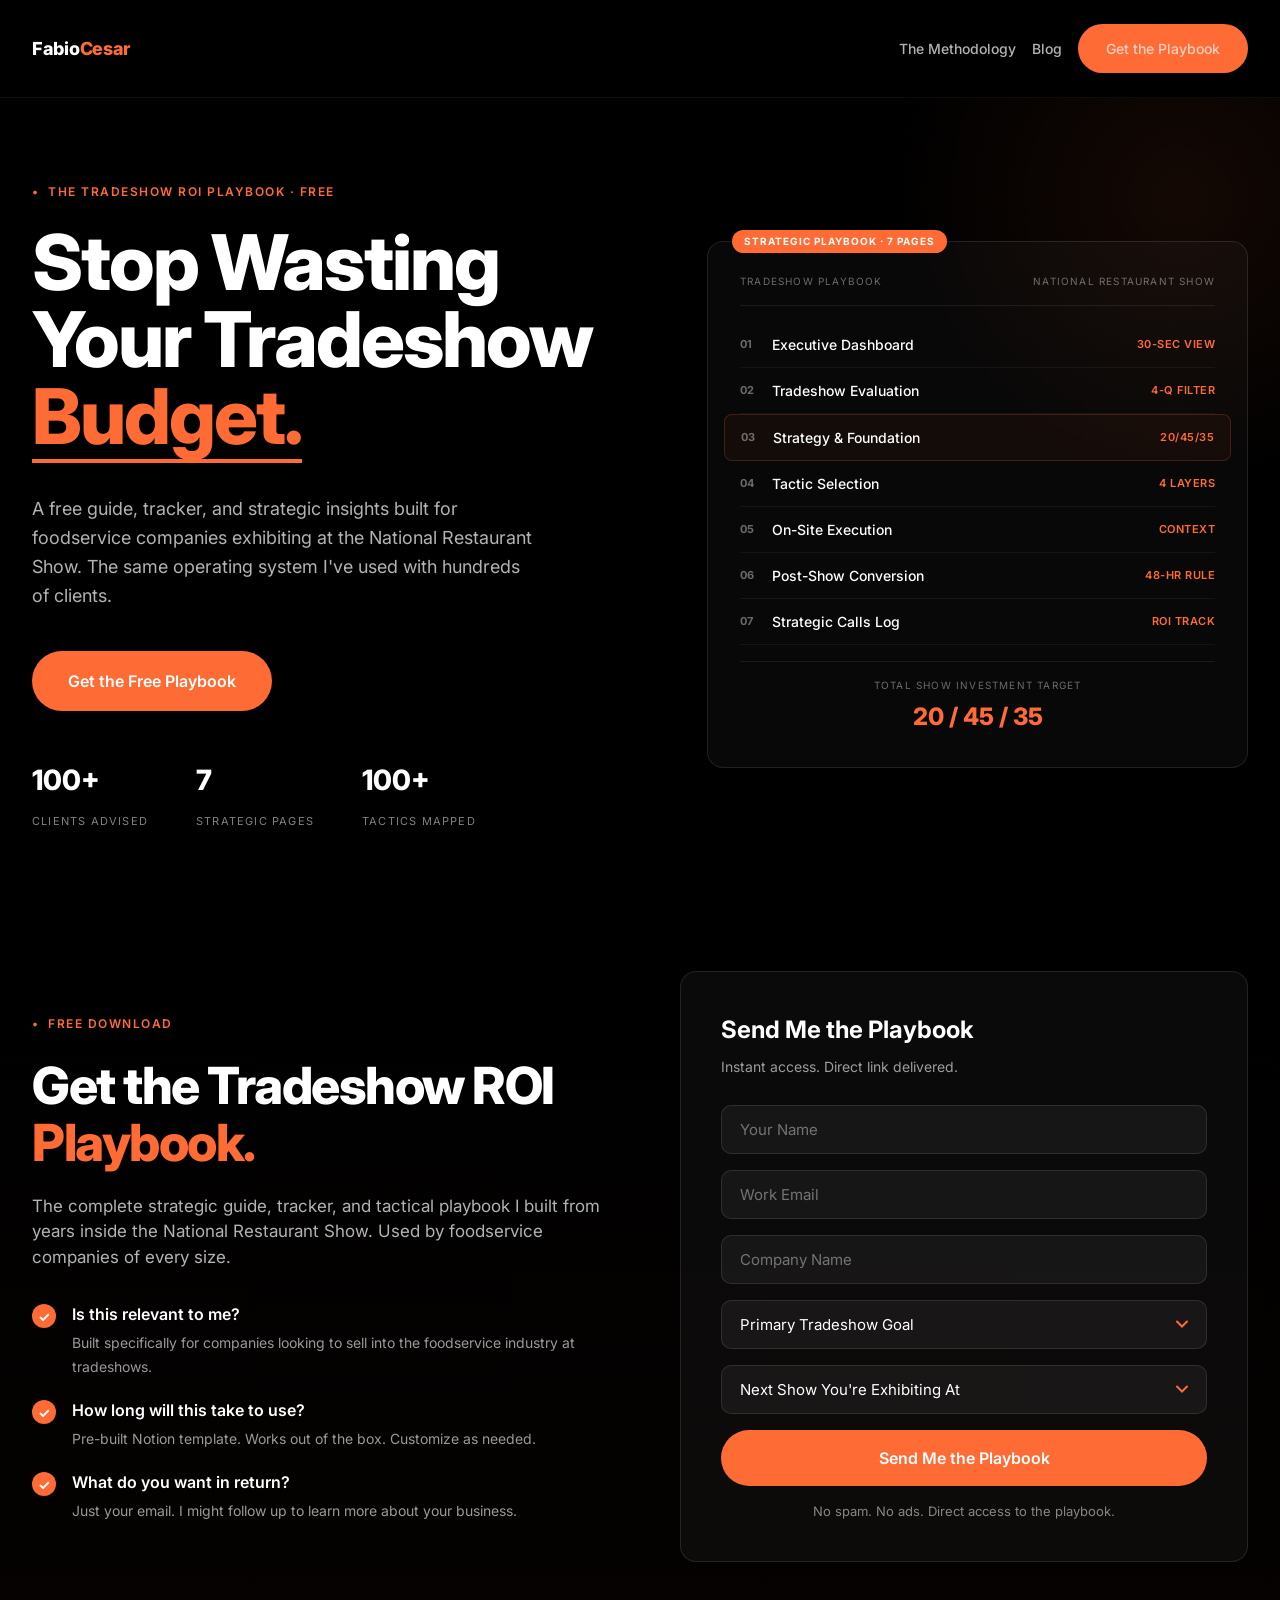
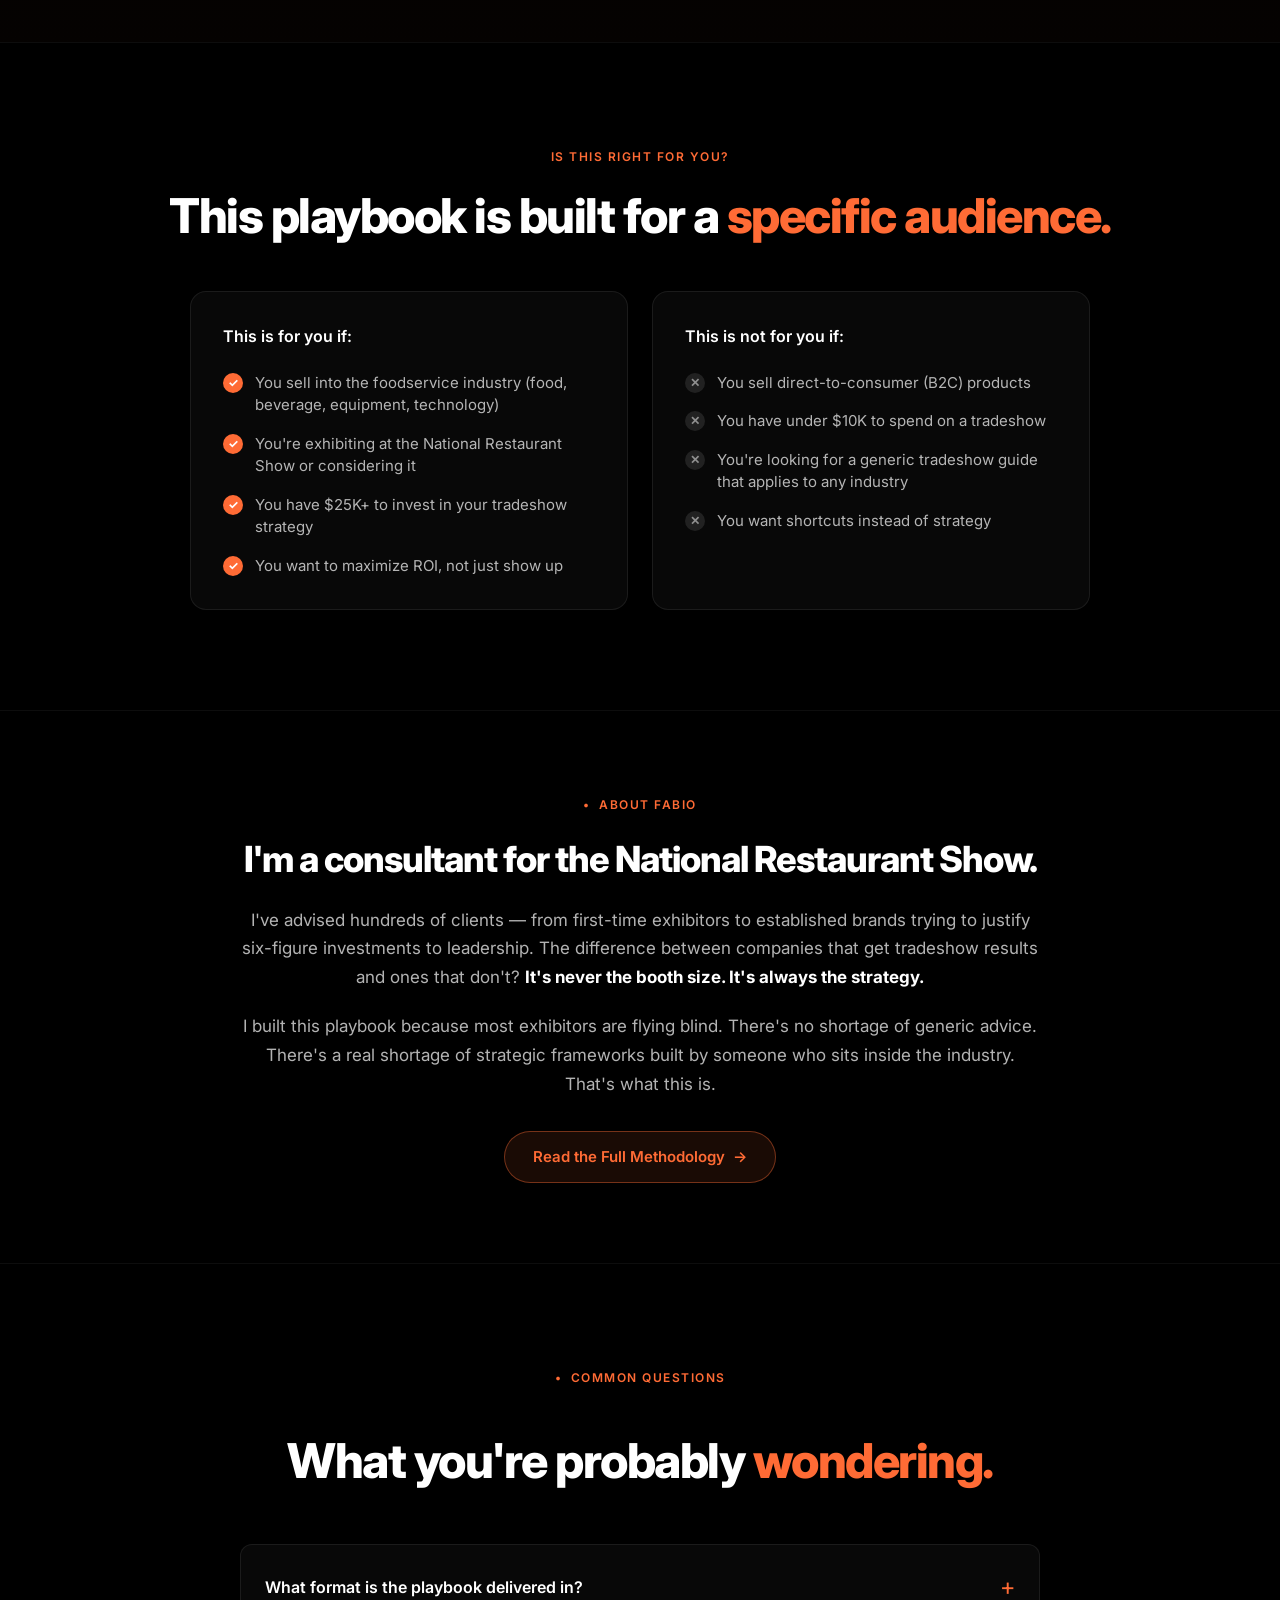
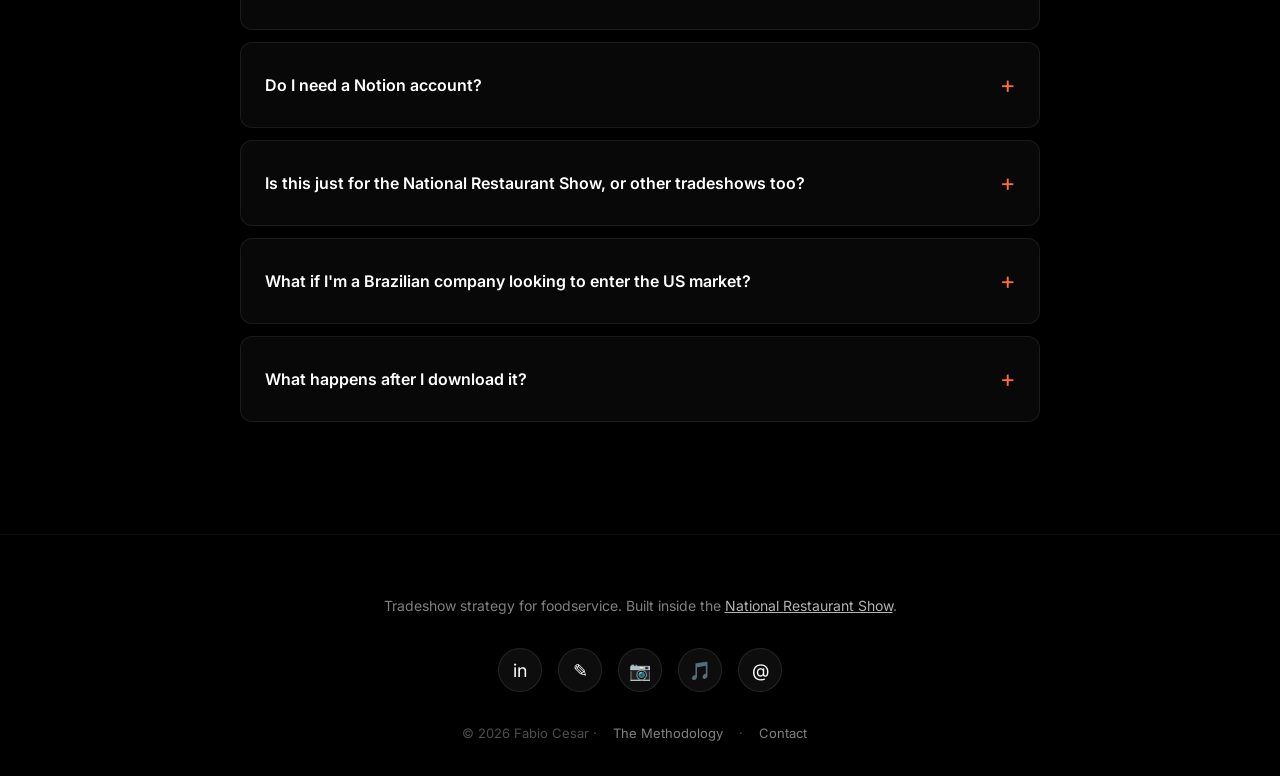
==== commit 856f7bd6: "Update index.html" ====
--- a/index.html
+++ b/index.html
@@ -3,435 +3,892 @@
 <head>
 <meta charset="UTF-8">
 <meta name="viewport" content="width=device-width, initial-scale=1.0">
-<title>Fabio Cesar | National Restaurant Show &amp; Foodservice Tradeshow Strategy</title>
-<meta name="description" content="Stop wasting your tradeshow budget. Fabio Cesar helps foodservice companies maximize ROI at the National Restaurant Show with a proven pre-show, on-site, and post-show system.">
+<title>The Tradeshow ROI Playbook | Fabio Cesar</title>
+<meta name="description" content="A free guide and tracker built for foodservice companies exhibiting at the National Restaurant Show. Stop wasting your tradeshow budget.">
 <link rel="preconnect" href="https://fonts.googleapis.com">
 <link rel="preconnect" href="https://fonts.gstatic.com" crossorigin>
 <link href="https://fonts.googleapis.com/css2?family=Inter:wght@400;500;600;700;800;900&display=swap" rel="stylesheet">
-<link rel="stylesheet" href="styles.css">
+<style>
+* { margin: 0; padding: 0; box-sizing: border-box; }
+html { scroll-behavior: smooth; }
+body {
+  font-family: 'Inter', -apple-system, BlinkMacSystemFont, sans-serif;
+  background: #000;
+  color: #fff;
+  line-height: 1.5;
+  -webkit-font-smoothing: antialiased;
+}
+.container {
+  max-width: 1280px;
+  margin: 0 auto;
+  padding: 0 32px;
+}
+.highlight {
+  color: #FF6B35;
+  position: relative;
+  display: inline-block;
+}
+.eyebrow {
+  display: inline-block;
+  color: #FF6B35;
+  font-size: 12px;
+  font-weight: 600;
+  letter-spacing: 1.5px;
+  text-transform: uppercase;
+  margin-bottom: 24px;
+}
+.eyebrow::before {
+  content: "• ";
+  margin-right: 4px;
+}
+.btn {
+  display: inline-block;
+  padding: 14px 28px;
+  border-radius: 999px;
+  font-weight: 600;
+  font-size: 15px;
+  text-decoration: none;
+  transition: all 0.2s ease;
+  cursor: pointer;
+  border: none;
+  font-family: inherit;
+}
+.btn-primary {
+  background: #FF6B35;
+  color: #fff;
+}
+.btn-primary:hover { background: #ff8255; }
+.btn-secondary {
+  background: rgba(255, 107, 53, 0.1);
+  color: #FF6B35;
+  border: 1px solid rgba(255, 107, 53, 0.4);
+}
+.btn-secondary:hover {
+  background: rgba(255, 107, 53, 0.2);
+  border-color: #FF6B35;
+}
+.btn-ghost {
+  background: transparent;
+  color: #fff;
+  border: 1px solid rgba(255, 255, 255, 0.2);
+}
+.btn-ghost:hover { border-color: rgba(255, 255, 255, 0.5); }
+.btn-lg { padding: 18px 36px; font-size: 16px; }
+.btn-full { width: 100%; text-align: center; }
+.btn-arrow::after {
+  content: " →";
+  margin-left: 4px;
+}
+
+.nav {
+  padding: 24px 0;
+  border-bottom: 1px solid rgba(255, 255, 255, 0.05);
+}
+.nav-inner {
+  display: flex;
+  justify-content: space-between;
+  align-items: center;
+}
+.logo {
+  font-weight: 800;
+  font-size: 18px;
+  color: #fff;
+  text-decoration: none;
+  letter-spacing: -0.3px;
+}
+.logo span { color: #FF6B35; }
+.nav-links {
+  display: flex;
+  gap: 16px;
+  align-items: center;
+}
+.nav-links a {
+  color: rgba(255, 255, 255, 0.7);
+  text-decoration: none;
+  font-size: 14px;
+  font-weight: 500;
+  transition: color 0.2s;
+}
+.nav-links a:hover { color: #fff; }
+
+.hero {
+  padding: 80px 0 60px;
+  position: relative;
+  overflow: hidden;
+}
+.hero::before {
+  content: "";
+  position: absolute;
+  top: -200px;
+  right: -200px;
+  width: 600px;
+  height: 600px;
+  background: radial-gradient(circle, rgba(255, 107, 53, 0.08) 0%, transparent 70%);
+  pointer-events: none;
+}
+.hero-grid {
+  display: grid;
+  grid-template-columns: 1.1fr 1fr;
+  gap: 80px;
+  align-items: center;
+  position: relative;
+}
+.hero h1 {
+  font-size: clamp(48px, 6vw, 80px);
+  font-weight: 800;
+  line-height: 1;
+  letter-spacing: -2px;
+  margin-bottom: 32px;
+}
+.hero h1 .highlight {
+  border-bottom: 4px solid #FF6B35;
+  padding-bottom: 4px;
+}
+.hero-sub {
+  font-size: 18px;
+  color: rgba(255, 255, 255, 0.7);
+  margin-bottom: 40px;
+  max-width: 500px;
+  line-height: 1.6;
+}
+.hero-stats {
+  display: flex;
+  gap: 48px;
+  margin-top: 48px;
+  flex-wrap: wrap;
+}
+.hero-stat .stat-num {
+  display: block;
+  font-size: 28px;
+  font-weight: 800;
+  color: #fff;
+  margin-bottom: 6px;
+}
+.hero-stat .stat-label {
+  font-size: 11px;
+  color: rgba(255, 255, 255, 0.5);
+  letter-spacing: 1.2px;
+  text-transform: uppercase;
+}
+
+.tracker-preview {
+  background: rgba(255, 255, 255, 0.03);
+  border: 1px solid rgba(255, 255, 255, 0.1);
+  border-radius: 16px;
+  padding: 32px;
+  position: relative;
+}
+.tracker-preview::before {
+  content: "STRATEGIC PLAYBOOK · 7 PAGES";
+  position: absolute;
+  top: -12px;
+  left: 24px;
+  background: #FF6B35;
+  color: #fff;
+  padding: 4px 12px;
+  border-radius: 999px;
+  font-size: 10px;
+  font-weight: 700;
+  letter-spacing: 1px;
+}
+.tracker-preview-header {
+  display: flex;
+  justify-content: space-between;
+  align-items: center;
+  padding-bottom: 16px;
+  border-bottom: 1px solid rgba(255, 255, 255, 0.08);
+  margin-bottom: 16px;
+  font-size: 10px;
+  color: rgba(255, 255, 255, 0.4);
+  letter-spacing: 1.2px;
+  text-transform: uppercase;
+}
+.tracker-page-row {
+  display: flex;
+  justify-content: space-between;
+  align-items: center;
+  padding: 12px 0;
+  border-bottom: 1px solid rgba(255, 255, 255, 0.05);
+}
+.tracker-page-row:last-child { border-bottom: none; }
+.tracker-page-info {
+  display: flex;
+  align-items: center;
+  gap: 12px;
+}
+.tracker-page-num {
+  font-size: 11px;
+  font-weight: 700;
+  color: rgba(255, 255, 255, 0.4);
+  width: 20px;
+}
+.tracker-page-name {
+  font-size: 14px;
+  font-weight: 500;
+  color: #fff;
+}
+.tracker-page-status {
+  font-size: 11px;
+  font-weight: 600;
+  color: #FF6B35;
+  letter-spacing: 0.5px;
+}
+.tracker-page-row.highlight-row {
+  background: rgba(255, 107, 53, 0.05);
+  margin: 0 -16px;
+  padding: 12px 16px;
+  border-radius: 8px;
+  border: 1px solid rgba(255, 107, 53, 0.2);
+}
+.tracker-preview-footer {
+  margin-top: 16px;
+  padding-top: 16px;
+  border-top: 1px solid rgba(255, 255, 255, 0.08);
+  text-align: center;
+}
+.tracker-preview-footer .footer-label {
+  font-size: 10px;
+  color: rgba(255, 255, 255, 0.4);
+  letter-spacing: 1.2px;
+  text-transform: uppercase;
+  margin-bottom: 6px;
+}
+.tracker-preview-footer .footer-value {
+  font-size: 24px;
+  font-weight: 800;
+  color: #FF6B35;
+}
+
+.form-section {
+  padding: 80px 0;
+  background: linear-gradient(180deg, transparent 0%, rgba(255, 107, 53, 0.02) 100%);
+}
+.form-grid {
+  display: grid;
+  grid-template-columns: 1fr 1fr;
+  gap: 80px;
+  align-items: center;
+}
+.form-content h2 {
+  font-size: clamp(36px, 4vw, 52px);
+  font-weight: 800;
+  line-height: 1.1;
+  letter-spacing: -1.5px;
+  margin-bottom: 24px;
+}
+.form-content p {
+  font-size: 17px;
+  color: rgba(255, 255, 255, 0.7);
+  margin-bottom: 32px;
+}
+.objection-list {
+  list-style: none;
+  display: flex;
+  flex-direction: column;
+  gap: 20px;
+}
+.objection-item {
+  display: flex;
+  gap: 16px;
+  align-items: flex-start;
+}
+.objection-check {
+  flex-shrink: 0;
+  width: 24px;
+  height: 24px;
+  background: #FF6B35;
+  border-radius: 50%;
+  display: flex;
+  align-items: center;
+  justify-content: center;
+  color: #fff;
+  font-weight: 700;
+  font-size: 14px;
+  margin-top: 2px;
+}
+.objection-text strong {
+  display: block;
+  color: #fff;
+  font-weight: 600;
+  font-size: 16px;
+  margin-bottom: 4px;
+}
+.objection-text span {
+  color: rgba(255, 255, 255, 0.6);
+  font-size: 14px;
+  line-height: 1.5;
+}
+
+.form-wrapper {
+  background: rgba(255, 255, 255, 0.04);
+  border: 1px solid rgba(255, 255, 255, 0.1);
+  border-radius: 16px;
+  padding: 40px;
+}
+.form-wrapper h3 {
+  font-size: 24px;
+  font-weight: 700;
+  margin-bottom: 8px;
+}
+.form-wrapper .form-subtitle {
+  color: rgba(255, 255, 255, 0.6);
+  font-size: 14px;
+  margin-bottom: 28px;
+}
+.form-group { margin-bottom: 16px; }
+.form-group input,
+.form-group select {
+  width: 100%;
+  padding: 14px 18px;
+  background: rgba(255, 255, 255, 0.05);
+  border: 1px solid rgba(255, 255, 255, 0.1);
+  border-radius: 10px;
+  color: #fff;
+  font-family: inherit;
+  font-size: 15px;
+  transition: all 0.2s;
+}
+.form-group input::placeholder { color: rgba(255, 255, 255, 0.4); }
+.form-group input:focus,
+.form-group select:focus {
+  outline: none;
+  border-color: #FF6B35;
+  background: rgba(255, 255, 255, 0.08);
+}
+.form-group select {
+  cursor: pointer;
+  appearance: none;
+  background-image: url("data:image/svg+xml,%3Csvg xmlns='http://www.w3.org/2000/svg' width='12' height='8' viewBox='0 0 12 8' fill='none'%3E%3Cpath d='M1 1.5L6 6.5L11 1.5' stroke='%23FF6B35' stroke-width='2' stroke-linecap='round'/%3E%3C/svg%3E");
+  background-repeat: no-repeat;
+  background-position: right 18px center;
+  padding-right: 44px;
+}
+.form-group select option { background: #1a1a1a; color: #fff; }
+.form-note {
+  text-align: center;
+  font-size: 13px;
+  color: rgba(255, 255, 255, 0.5);
+  margin-top: 16px;
+}
+.hidden-honeypot { display: none; }
+
+.qualifier {
+  padding: 100px 0;
+  border-top: 1px solid rgba(255, 255, 255, 0.05);
+  text-align: center;
+}
+.qualifier-eyebrow {
+  display: inline-block;
+  color: #FF6B35;
+  font-size: 12px;
+  font-weight: 600;
+  letter-spacing: 1.5px;
+  text-transform: uppercase;
+  margin-bottom: 24px;
+}
+.qualifier h2 {
+  font-size: clamp(32px, 4vw, 48px);
+  font-weight: 800;
+  line-height: 1.1;
+  letter-spacing: -1.5px;
+  margin-bottom: 48px;
+}
+.qualifier-grid {
+  display: grid;
+  grid-template-columns: 1fr 1fr;
+  gap: 24px;
+  max-width: 900px;
+  margin: 0 auto;
+  text-align: left;
+}
+.qualifier-card {
+  background: rgba(255, 255, 255, 0.03);
+  border: 1px solid rgba(255, 255, 255, 0.08);
+  border-radius: 16px;
+  padding: 32px;
+}
+.qualifier-card h3 {
+  font-size: 16px;
+  font-weight: 600;
+  color: #fff;
+  margin-bottom: 24px;
+}
+.qualifier-list {
+  list-style: none;
+  display: flex;
+  flex-direction: column;
+  gap: 16px;
+}
+.qualifier-list li {
+  display: flex;
+  gap: 12px;
+  align-items: flex-start;
+  font-size: 15px;
+  color: rgba(255, 255, 255, 0.7);
+}
+.qualifier-icon {
+  flex-shrink: 0;
+  width: 20px;
+  height: 20px;
+  border-radius: 50%;
+  display: flex;
+  align-items: center;
+  justify-content: center;
+  font-weight: 700;
+  font-size: 12px;
+  margin-top: 1px;
+}
+.icon-yes {
+  background: #FF6B35;
+  color: #fff;
+}
+.icon-no {
+  background: rgba(255, 255, 255, 0.1);
+  color: rgba(255, 255, 255, 0.5);
+}
+
+.about-mini {
+  padding: 80px 0;
+  border-top: 1px solid rgba(255, 255, 255, 0.05);
+}
+.about-mini-content {
+  max-width: 800px;
+  margin: 0 auto;
+  text-align: center;
+}
+.about-mini h2 {
+  font-size: clamp(28px, 3vw, 36px);
+  font-weight: 800;
+  line-height: 1.2;
+  letter-spacing: -1px;
+  margin-bottom: 24px;
+}
+.about-mini p {
+  color: rgba(255, 255, 255, 0.7);
+  font-size: 17px;
+  line-height: 1.7;
+  margin-bottom: 20px;
+}
+.about-mini-cta {
+  margin-top: 32px;
+}
+
+.faq {
+  padding: 100px 0;
+  border-top: 1px solid rgba(255, 255, 255, 0.05);
+}
+.faq-content {
+  max-width: 800px;
+  margin: 0 auto;
+}
+.faq-eyebrow {
+  text-align: center;
+  margin-bottom: 24px;
+}
+.faq h2 {
+  font-size: clamp(32px, 4vw, 48px);
+  font-weight: 800;
+  line-height: 1.1;
+  letter-spacing: -1.5px;
+  margin-bottom: 56px;
+  text-align: center;
+}
+.faq-item {
+  background: rgba(255, 255, 255, 0.03);
+  border: 1px solid rgba(255, 255, 255, 0.08);
+  border-radius: 12px;
+  margin-bottom: 12px;
+  overflow: hidden;
+}
+.faq-question {
+  padding: 24px;
+  cursor: pointer;
+  display: flex;
+  justify-content: space-between;
+  align-items: center;
+  font-weight: 600;
+  font-size: 16px;
+  color: #fff;
+  user-select: none;
+}
+.faq-question::after {
+  content: "+";
+  color: #FF6B35;
+  font-size: 24px;
+  font-weight: 400;
+  transition: transform 0.2s;
+}
+.faq-item.active .faq-question::after {
+  content: "−";
+}
+.faq-answer {
+  padding: 0 24px;
+  max-height: 0;
+  overflow: hidden;
+  transition: max-height 0.3s ease, padding 0.3s ease;
+  color: rgba(255, 255, 255, 0.7);
+  font-size: 15px;
+  line-height: 1.6;
+}
+.faq-item.active .faq-answer {
+  padding: 0 24px 24px;
+  max-height: 400px;
+}
+
+.footer {
+  padding: 60px 0 32px;
+  border-top: 1px solid rgba(255, 255, 255, 0.05);
+  text-align: center;
+}
+.footer-tag {
+  color: rgba(255, 255, 255, 0.5);
+  font-size: 14px;
+  margin-bottom: 32px;
+}
+.footer-tag a {
+  color: rgba(255, 255, 255, 0.7);
+  text-decoration: underline;
+}
+.social-icons {
+  display: flex;
+  gap: 16px;
+  justify-content: center;
+  margin-bottom: 32px;
+}
+.social-icons a {
+  width: 44px;
+  height: 44px;
+  background: rgba(255, 255, 255, 0.05);
+  border: 1px solid rgba(255, 255, 255, 0.1);
+  border-radius: 50%;
+  display: flex;
+  align-items: center;
+  justify-content: center;
+  color: #fff;
+  text-decoration: none;
+  font-size: 18px;
+  transition: all 0.2s;
+}
+.social-icons a:hover {
+  background: rgba(255, 107, 53, 0.1);
+  border-color: #FF6B35;
+  color: #FF6B35;
+}
+.footer-bottom {
+  font-size: 13px;
+  color: rgba(255, 255, 255, 0.3);
+}
+.footer-bottom a {
+  color: rgba(255, 255, 255, 0.5);
+  text-decoration: none;
+  margin: 0 12px;
+}
+
+@media (max-width: 768px) {
+  .container { padding: 0 20px; }
+  .hero { padding: 40px 0 40px; }
+  .hero-grid {
+    grid-template-columns: 1fr;
+    gap: 48px;
+  }
+  .hero h1 { font-size: 44px; letter-spacing: -1.5px; }
+  .hero-stats { gap: 24px; }
+  .form-grid {
+    grid-template-columns: 1fr;
+    gap: 48px;
+  }
+  .form-wrapper { padding: 28px; }
+  .qualifier-grid { grid-template-columns: 1fr; }
+  .tracker-preview { padding: 24px; }
+  .nav-links { gap: 12px; }
+  .nav-links a:not(.btn) { display: none; }
+}
+</style>
 </head>
 <body>
+
 <nav class="nav">
-<div class="container nav-inner">
-<a href="#" class="logo">Fabio<span>Cesar</span></a>
-<div class="nav-links" id="navLinks">
-<a href="#problem">The Problem</a>
-<a href="#framework">The Framework</a>
-<a href="#tracker">The Tracker</a>
-<a href="#about">About</a>
-<a href="https://fabioimportsbrazil.substack.com" target="_blank" rel="noopener">Blog</a>
-<a href="#download" class="btn btn-nav">Get the Tracker</a>
-</div>
-<button class="mobile-toggle" id="mobileToggle" aria-label="Toggle menu">
-<span></span><span></span><span></span>
-</button>
-</div>
+  <div class="container nav-inner">
+    <a href="#" class="logo">Fabio<span>Cesar</span></a>
+    <div class="nav-links">
+      <a href="methodology.html">The Methodology</a>
+      <a href="https://fabioimportsbrazil.substack.com" target="_blank" rel="noopener">Blog</a>
+      <a href="#download" class="btn btn-primary">Get the Playbook</a>
+    </div>
+  </div>
 </nav>
+
 <section class="hero">
-<div class="container">
-<div class="hero-content">
-<div class="hero-badge">National Restaurant Show &amp; Foodservice Tradeshow Strategy</div>
-<h1>80% of Exhibitors Waste Their Tradeshow Budget. <span class="highlight">You Don't Have To.</span></h1>
-<p class="hero-sub">The National Restaurant Show is the largest annual gathering of foodservice professionals in the Western Hemisphere &mdash; over 2,300 exhibitors, ~58,000 attendees, and 700,000 sq ft of show floor across 4 days. Most companies show up with a big booth and zero strategy. I built a complete operating system that turns your tradeshow investment into measurable business growth &mdash; and I'm giving it away.</p>
-<div class="hero-ctas">
-<a href="#download" class="btn btn-primary btn-lg">Get the Free Tracker</a>
-<a href="https://fabioimportsbrazil.substack.com" target="_blank" rel="noopener" class="btn btn-ghost btn-lg">Read the Blog</a>
-</div>
-<div class="hero-proof">
-<div class="proof-item">
-<span class="proof-number">Hundreds</span>
-<span class="proof-label">of Clients Advised</span>
-</div>
-<div class="proof-divider"></div>
-<div class="proof-item">
-<span class="proof-number">147K+</span>
-<span class="proof-label">Attendee Searches at the 2025 Show</span>
-</div>
-<div class="proof-divider"></div>
-<div class="proof-item">
-<span class="proof-number">7</span>
-<span class="proof-label">Page Strategic Tracker</span>
-</div>
-</div>
-</div>
-</div>
-<div class="hero-bg"></div>
+  <div class="container">
+    <div class="hero-grid">
+      <div class="hero-content">
+        <span class="eyebrow">The Tradeshow ROI Playbook · Free</span>
+        <h1>Stop Wasting Your Tradeshow <span class="highlight">Budget.</span></h1>
+        <p class="hero-sub">A free guide, tracker, and strategic insights built for foodservice companies exhibiting at the National Restaurant Show. The same operating system I've used with hundreds of clients.</p>
+        <a href="#download" class="btn btn-primary btn-lg">Get the Free Playbook</a>
+        <div class="hero-stats">
+          <div class="hero-stat">
+            <span class="stat-num">100+</span>
+            <span class="stat-label">Clients Advised</span>
+          </div>
+          <div class="hero-stat">
+            <span class="stat-num">7</span>
+            <span class="stat-label">Strategic Pages</span>
+          </div>
+          <div class="hero-stat">
+            <span class="stat-num">100+</span>
+            <span class="stat-label">Tactics Mapped</span>
+          </div>
+        </div>
+      </div>
+      <div class="tracker-preview">
+        <div class="tracker-preview-header">
+          <span>TRADESHOW PLAYBOOK</span>
+          <span>NATIONAL RESTAURANT SHOW</span>
+        </div>
+        <div class="tracker-page-row">
+          <div class="tracker-page-info">
+            <span class="tracker-page-num">01</span>
+            <span class="tracker-page-name">Executive Dashboard</span>
+          </div>
+          <span class="tracker-page-status">30-SEC VIEW</span>
+        </div>
+        <div class="tracker-page-row">
+          <div class="tracker-page-info">
+            <span class="tracker-page-num">02</span>
+            <span class="tracker-page-name">Tradeshow Evaluation</span>
+          </div>
+          <span class="tracker-page-status">4-Q FILTER</span>
+        </div>
+        <div class="tracker-page-row highlight-row">
+          <div class="tracker-page-info">
+            <span class="tracker-page-num">03</span>
+            <span class="tracker-page-name">Strategy &amp; Foundation</span>
+          </div>
+          <span class="tracker-page-status">20/45/35</span>
+        </div>
+        <div class="tracker-page-row">
+          <div class="tracker-page-info">
+            <span class="tracker-page-num">04</span>
+            <span class="tracker-page-name">Tactic Selection</span>
+          </div>
+          <span class="tracker-page-status">4 LAYERS</span>
+        </div>
+        <div class="tracker-page-row">
+          <div class="tracker-page-info">
+            <span class="tracker-page-num">05</span>
+            <span class="tracker-page-name">On-Site Execution</span>
+          </div>
+          <span class="tracker-page-status">CONTEXT</span>
+        </div>
+        <div class="tracker-page-row">
+          <div class="tracker-page-info">
+            <span class="tracker-page-num">06</span>
+            <span class="tracker-page-name">Post-Show Conversion</span>
+          </div>
+          <span class="tracker-page-status">48-HR RULE</span>
+        </div>
+        <div class="tracker-page-row">
+          <div class="tracker-page-info">
+            <span class="tracker-page-num">07</span>
+            <span class="tracker-page-name">Strategic Calls Log</span>
+          </div>
+          <span class="tracker-page-status">ROI TRACK</span>
+        </div>
+        <div class="tracker-preview-footer">
+          <div class="footer-label">Total Show Investment Target</div>
+          <div class="footer-value">20 / 45 / 35</div>
+        </div>
+      </div>
+    </div>
+  </div>
 </section>
-<section class="section section-dark" id="problem">
-<div class="container">
-<div class="section-header">
-<span class="section-tag">The Problem</span>
-<h2>Your Booth Is Not Your Strategy. <span class="highlight">It's Just the Stage.</span></h2>
-<p class="section-intro">Most companies spend 90&ndash;100% of their tradeshow budget on the booth and operations &mdash; and put $0 into the sales and marketing tactics that actually drive results.</p>
-</div>
-<div class="pain-grid">
-<div class="pain-card">
-<div class="pain-icon">&#128176;</div>
-<h3>The Budget Is Backwards</h3>
-<p>Every 100 sq ft of booth space is roughly a $10,000 investment when you factor in buildout, samples, travel, and staffing. A 1,000 sq ft booth isn't 10x more effective than a 100 sq ft booth. Yet most companies pour everything into size and nothing into strategy.</p>
-</div>
-<div class="pain-card">
-<div class="pain-icon">&#128683;</div>
-<h3>Zero Pre-Show Strategy</h3>
-<p>80% of exhibitors put zero thought into pre-show marketing. Marketing research shows it takes 6&ndash;7 touchpoints before someone takes action. If you wait until show day, you're starting from zero while your competitors already have meetings booked.</p>
-</div>
-<div class="pain-card">
-<div class="pain-icon">&#128196;</div>
-<h3>Contacts Without Context</h3>
-<p>Everyone collects badge scans. Every attendee gives their info to dozens of companies. Without capturing the context of each conversation &mdash; their plans, their challenges &mdash; your follow-up is just generic outreach that gets deleted.</p>
-</div>
-<div class="pain-card">
-<div class="pain-icon">&#128200;</div>
-<h3>No Way to Measure ROI</h3>
-<p>Leadership asks "was the show worth it?" and you give a vague answer about "brand awareness." A good strategy lets you forecast KPIs before committing and measure against them after &mdash; so you can justify the budget and increase it next year.</p>
-</div>
-</div>
-</div>
+
+<section class="form-section" id="download">
+  <div class="container">
+    <div class="form-grid">
+      <div class="form-content">
+        <span class="eyebrow">Free Download</span>
+        <h2>Get the Tradeshow ROI <span class="highlight">Playbook.</span></h2>
+        <p>The complete strategic guide, tracker, and tactical playbook I built from years inside the National Restaurant Show. Used by foodservice companies of every size.</p>
+        <ul class="objection-list">
+          <li class="objection-item">
+            <span class="objection-check">✓</span>
+            <div class="objection-text">
+              <strong>Is this relevant to me?</strong>
+              <span>Built specifically for companies looking to sell into the foodservice industry at tradeshows.</span>
+            </div>
+          </li>
+          <li class="objection-item">
+            <span class="objection-check">✓</span>
+            <div class="objection-text">
+              <strong>How long will this take to use?</strong>
+              <span>Pre-built Notion template. Works out of the box. Customize as needed.</span>
+            </div>
+          </li>
+          <li class="objection-item">
+            <span class="objection-check">✓</span>
+            <div class="objection-text">
+              <strong>What do you want in return?</strong>
+              <span>Just your email. I might follow up to learn more about your business.</span>
+            </div>
+          </li>
+        </ul>
+      </div>
+      <div class="form-wrapper">
+        <form
+          id="trackerForm"
+          name="tracker-download"
+          method="POST"
+          data-netlify="true"
+          data-netlify-honeypot="bot-field"
+          action="/thank-you.html"
+        >
+          <h3>Send Me the Playbook</h3>
+          <p class="form-subtitle">Instant access. Direct link delivered.</p>
+          <input type="hidden" name="form-name" value="tracker-download">
+          <p class="hidden-honeypot">
+            <label>Don't fill this out: <input name="bot-field"></label>
+          </p>
+          <div class="form-group">
+            <input type="text" name="name" placeholder="Your Name" required>
+          </div>
+          <div class="form-group">
+            <input type="email" name="email" placeholder="Work Email" required>
+          </div>
+          <div class="form-group">
+            <input type="text" name="company" placeholder="Company Name" required>
+          </div>
+          <div class="form-group">
+            <select name="goal" required>
+              <option value="" disabled selected>Primary Tradeshow Goal</option>
+              <option value="branding">Branding &amp; Brand Awareness</option>
+              <option value="thought-leadership">Thought Leadership</option>
+              <option value="product-activation">Product Activation</option>
+              <option value="networking">Networking &amp; Relationships</option>
+              <option value="traffic-driving">Driving Traffic &amp; Lead Generation</option>
+              <option value="not-sure">Not Sure — Want to Learn More</option>
+            </select>
+          </div>
+          <div class="form-group">
+            <select name="show" required>
+              <option value="" disabled selected>Next Show You're Exhibiting At</option>
+              <option value="nrs-2026">National Restaurant Show 2026</option>
+              <option value="nrs-2027">National Restaurant Show 2027</option>
+              <option value="other">Other Foodservice Show</option>
+              <option value="exploring">Still Deciding</option>
+            </select>
+          </div>
+          <button type="submit" class="btn btn-primary btn-lg btn-full">Send Me the Playbook</button>
+          <p class="form-note">No spam. No ads. Direct access to the playbook.</p>
+        </form>
+      </div>
+    </div>
+  </div>
 </section>
-<section class="section" id="framework">
-<div class="container">
-<div class="shift-layout">
-<div class="section-header">
-<span class="section-tag">The Strategic Framework</span>
-<h2>The Best Exhibitors Don't Have the Biggest Booth. <span class="highlight">They Have the Best Strategy.</span></h2>
-<p class="section-intro">After advising hundreds of exhibitors, I've codified the patterns that separate top performers from the rest into a complete operating system. Here are the core frameworks inside it.</p>
-</div>
-<div class="modules-grid">
-<div class="module-card">
-<div class="module-number">01</div>
-<h3>The 4-Question Filter</h3>
-<p>Before committing $25K+ to any show, you should answer 4 questions: Is my audience here? Are my competitors here? Can I differentiate? Does the show have the infrastructure to support me? Most exhibitors skip this and pay the price.</p>
-</div>
-<div class="module-card">
-<div class="module-number">02</div>
-<h3>The 20/45/35 Budget Rule</h3>
-<p>The single biggest reason exhibitors waste money. Top performers allocate 20% to booth space, 45% to operational expenses, and 35% to sales &amp; marketing tactics. Most companies put 90&ndash;100% into booth + operations and $0 into what actually drives ROI.</p>
-</div>
-<div class="module-card">
-<div class="module-number">03</div>
-<h3>The 4-Layer Tactic Framework</h3>
-<p>There are 100+ possible pre-show and on-site tactics. The wrong order means wasted money. Build in layers: Foundation tactics first (online profile, free invites), then Digital, then Low-Effort On-Site, then Experiential. Skip a layer at your own risk.</p>
-</div>
-<div class="module-card">
-<div class="module-number">04</div>
-<h3>The 5 Goal Categories</h3>
-<p>Not every tactic fits every exhibitor. Match tactics to your primary goal: Branding, Thought Leadership, Product Activation, Networking, or Traffic Driving. A tactic that's brilliant for one goal is wasteful for another.</p>
-</div>
-<div class="module-card">
-<div class="module-number">05</div>
-<h3>Booth Selection Truths</h3>
-<p>90% of attendees visit all three halls at some point. Which hall matters less than most exhibitors think. What matters more: who your neighboring exhibitors are and where you're positioned within the hall. Position trumps prestige.</p>
-</div>
-<div class="module-card">
-<div class="module-number">06</div>
-<h3>Context Over Contacts</h3>
-<p>Badge scan volume is a vanity metric. What matters is what's happening inside each prospect's business. A conversation where you captured business context is worth 10 generic badge scans. This changes how you staff and train your booth team.</p>
-</div>
-<div class="module-card">
-<div class="module-number">07</div>
-<h3>The 48-Hour Rule</h3>
-<p>Industry standard for post-show follow-up: 10 business days. Top exhibitors do it in 48 hours, with personalized outreach referencing specific booth conversations. Every hour you wait, your lead gets colder. This is where most tradeshow ROI is lost.</p>
-</div>
-<div class="module-card">
-<div class="module-number">08</div>
-<h3>30/60/90 ROI Reporting</h3>
-<p>ROI isn't a vague feeling about whether the show was worth it. It's a number. Forecast KPIs before you commit. Measure against them at 30, 60, and 90-day checkpoints. Report real numbers to stakeholders. That's how good exhibitors become great ones.</p>
-</div>
-</div>
-</div>
+
+<section class="qualifier">
+  <div class="container">
+    <span class="qualifier-eyebrow">Is This Right For You?</span>
+    <h2>This playbook is built for a <span class="highlight">specific audience.</span></h2>
+    <div class="qualifier-grid">
+      <div class="qualifier-card">
+        <h3>This is for you if:</h3>
+        <ul class="qualifier-list">
+          <li><span class="qualifier-icon icon-yes">✓</span><span>You sell into the foodservice industry (food, beverage, equipment, technology)</span></li>
+          <li><span class="qualifier-icon icon-yes">✓</span><span>You're exhibiting at the National Restaurant Show or considering it</span></li>
+          <li><span class="qualifier-icon icon-yes">✓</span><span>You have $25K+ to invest in your tradeshow strategy</span></li>
+          <li><span class="qualifier-icon icon-yes">✓</span><span>You want to maximize ROI, not just show up</span></li>
+        </ul>
+      </div>
+      <div class="qualifier-card">
+        <h3>This is not for you if:</h3>
+        <ul class="qualifier-list">
+          <li><span class="qualifier-icon icon-no">✕</span><span>You sell direct-to-consumer (B2C) products</span></li>
+          <li><span class="qualifier-icon icon-no">✕</span><span>You have under $10K to spend on a tradeshow</span></li>
+          <li><span class="qualifier-icon icon-no">✕</span><span>You're looking for a generic tradeshow guide that applies to any industry</span></li>
+          <li><span class="qualifier-icon icon-no">✕</span><span>You want shortcuts instead of strategy</span></li>
+        </ul>
+      </div>
+    </div>
+  </div>
 </section>
-<section class="section section-dark" id="tracker">
-<div class="container">
-<div class="section-header">
-<span class="section-tag">The Tracker</span>
-<h2>The Strategic Performance Tracker: <span class="highlight">7 Pages</span> That Run Your Entire Show Cycle</h2>
-<p class="section-intro">A complete Notion-based operating system covering everything from "should we exhibit?" to "what was our ROI?" Built from years inside the National Restaurant Show, refined through hundreds of client engagements.</p>
-</div>
-<div class="modules-grid">
-<div class="module-card">
-<div class="module-number">01</div>
-<h3>Executive Dashboard</h3>
-<p>30-second status view for leadership. Show cycle progress across pre-show, on-site, and post-show phases. ROI forecast vs. target. Executive asks requiring CEO/CFO input. Key metrics snapshot.</p>
-</div>
-<div class="module-card">
-<div class="module-number">02</div>
-<h3>Tradeshow Evaluation</h3>
-<p>The 4-question filter that determines whether a show is worth your investment. Audience verification, competitive intelligence, differentiation framework, and show infrastructure scorecard. Decide BEFORE you commit.</p>
-</div>
-<div class="module-card">
-<div class="module-number">03</div>
-<h3>Strategy &amp; Foundation</h3>
-<p>ICP definition, named target accounts, KPI targets by phase, budget allocation using the 20/45/35 rule, booth selection logic, internal ownership map, and competitive intelligence deep dive.</p>
-</div>
-<div class="module-card">
-<div class="module-number">04</div>
-<h3>Tactic Selection by Goal</h3>
-<p>~25 of the 100+ possible tactics, organized by the 4-layer framework. Each tactic mapped to its primary goal (Branding, Thought Leadership, Product Activation, Networking, Traffic Driving) with investment ranges and selection guidance.</p>
-</div>
-<div class="module-card">
-<div class="module-number">05</div>
-<h3>On-Site Execution</h3>
-<p>The 4-step booth flow (Greet, Qualify, Route, Follow-Up). Pattern-interrupt openers. The "What NOT To Do" list. Booth staffing matrix. Daily morning meetings and evening debriefs. Real-time KPI tracking.</p>
-</div>
-<div class="module-card">
-<div class="module-number">06</div>
-<h3>Post-Show Conversion</h3>
-<p>The 48-hour follow-up system. Hot/warm/cold lead segmentation. Personalized outreach templates. CRM integration checklist. 30/60/90 day pipeline reporting. ROI calculation formula. Internal debrief agenda.</p>
-</div>
-<div class="module-card">
-<div class="module-number">07</div>
-<h3>Strategic Calls Log</h3>
-<p>Monthly executive call structure and template. Quarterly theme tracker. Annual strategic planning. Engagement scope reference. The operational backbone that makes everything else work.</p>
-</div>
-<div class="module-card module-card-cta">
-<div class="module-number">&#10148;</div>
-<h3>Get the Full Tracker</h3>
-<p>The entire 7-page system, free. Submit your info below and I'll send you the link.</p>
-<a href="#download" class="btn btn-primary">Download Now</a>
-</div>
-</div>
-</div>
+
+<section class="about-mini">
+  <div class="container">
+    <div class="about-mini-content">
+      <span class="eyebrow">About Fabio</span>
+      <h2>I'm a consultant for the National Restaurant Show.</h2>
+      <p>I've advised hundreds of clients — from first-time exhibitors to established brands trying to justify six-figure investments to leadership. The difference between companies that get tradeshow results and ones that don't? <strong style="color: #fff;">It's never the booth size. It's always the strategy.</strong></p>
+      <p>I built this playbook because most exhibitors are flying blind. There's no shortage of generic advice. There's a real shortage of strategic frameworks built by someone who sits inside the industry. That's what this is.</p>
+      <div class="about-mini-cta">
+        <a href="methodology.html" class="btn btn-secondary btn-arrow">Read the Full Methodology</a>
+      </div>
+    </div>
+  </div>
 </section>
-<section class="section section-stats">
-<div class="container">
-<div class="stats-bar">
-<div class="stat-item">
-<span class="stat-number">2,300+</span>
-<span class="stat-label">Exhibitors</span>
-</div>
-<div class="stat-item">
-<span class="stat-number">~58,000</span>
-<span class="stat-label">Total Attendees &amp; Exhibitors</span>
-</div>
-<div class="stat-item">
-<span class="stat-number">700,000</span>
-<span class="stat-label">Sq Ft of Show Floor</span>
-</div>
-<div class="stat-item">
-<span class="stat-number">4 Days</span>
-<span class="stat-label">To Make It Count</span>
-</div>
-</div>
-<p class="stats-caption">The National Restaurant Show is the largest annual gathering of foodservice professionals in the Western Hemisphere. Do you have a strategy &mdash; or are you just showing up?</p>
-</div>
+
+<section class="faq">
+  <div class="container">
+    <div class="faq-content">
+      <div class="faq-eyebrow">
+        <span class="eyebrow">Common Questions</span>
+      </div>
+      <h2>What you're probably <span class="highlight">wondering.</span></h2>
+
+      <div class="faq-item">
+        <div class="faq-question">What format is the playbook delivered in?</div>
+        <div class="faq-answer">It's a Notion-based playbook — 7 connected pages that work as both a guide (read top to bottom) and an operational tracker (fill in your specific data). After you submit the form, you'll get instant access via direct link. You can also duplicate it into your own Notion workspace and customize freely.</div>
+      </div>
+
+      <div class="faq-item">
+        <div class="faq-question">Do I need a Notion account?</div>
+        <div class="faq-answer">You can view the playbook in any browser without an account. If you want to duplicate it into your own workspace and edit it, you'll need a free Notion account — which takes about 60 seconds to create.</div>
+      </div>
+
+      <div class="faq-item">
+        <div class="faq-question">Is this just for the National Restaurant Show, or other tradeshows too?</div>
+        <div class="faq-answer">The frameworks (4-question filter, 20/45/35 budget rule, 48-hour follow-up, context over contacts) apply to any B2B tradeshow. The specific tactics and pricing examples are calibrated to the National Restaurant Show. If you exhibit at other foodservice shows, the playbook still works — you'll just need to adjust the specific tactic costs and infrastructure assumptions.</div>
+      </div>
+
+      <div class="faq-item">
+        <div class="faq-question">What if I'm a Brazilian company looking to enter the US market?</div>
+        <div class="faq-answer">I work with Brazilian foodservice, beverage, equipment, and technology companies looking to break into the US market through the National Restaurant Show. I'm originally from Brazil, fluent in Portuguese, and understand both sides of the market entry challenge. Get the playbook first, then reach out and we'll talk specifically about your situation.</div>
+      </div>
+
+      <div class="faq-item">
+        <div class="faq-question">What happens after I download it?</div>
+        <div class="faq-answer">You'll get instant access to the playbook. You'll also get occasional emails from me with foodservice industry insights and tradeshow strategy content (the same stuff I post on Substack). I might also follow up personally if your company profile is a fit for deeper conversation. No spam. No high-pressure sales.</div>
+      </div>
+
+    </div>
+  </div>
 </section>
-<section class="section" id="about">
-<div class="container">
-<div class="about-layout">
-<div class="about-text">
-<span class="section-tag">About</span>
-<h2>I'm Fabio Cesar. I Help Foodservice Companies <span class="highlight">Win at Tradeshows.</span></h2>
-<p>I'm a consultant for the National Restaurant Show. I help companies looking to sell into the foodservice industry maximize their ROI in the tradeshow world.</p>
-<p>I've advised hundreds of clients &mdash; from first-time exhibitors figuring out where to start to established brands trying to justify their six-figure investment to leadership. The difference between the companies that get results and the ones that don't? <strong>It's never the booth size. It's always the strategy.</strong></p>
-<p>I've seen what happens when a company spends $100K on a booth and $0 on strategy. And I've seen what happens when a company spends $20K on a booth, $45K on operations, and $35K on the right sales and marketing tactics. The second company wins every time.</p>
-<p>That's what I built into the tracker: the complete pre-show, on-site, and post-show operating system that turns your tradeshow from a cost center into a revenue driver.</p>
-<div class="about-stats">
-<div class="about-stat">
-<span>Hundreds</span>
-<label>of Clients Advised</label>
-</div>
-<div class="about-stat">
-<span>7</span>
-<label>Page Strategic Tracker</label>
-</div>
-<div class="about-stat">
-<span>National Restaurant Show</span>
-<label>Specialist</label>
-</div>
-</div>
-</div>
-</div>
-</div>
-</section>
-<section class="section section-dark">
-<div class="container">
-<div class="section-header">
-<span class="section-tag">Key Insights</span>
-<h2>Things Most Exhibitors <span class="highlight">Don't Know</span></h2>
-</div>
-<div class="insights-grid">
-<div class="insight-card">
-<div class="insight-number">90%</div>
-<p>of National Restaurant Show attendees visit all three halls. Don't refuse to exhibit unless you're in one specific hall &mdash; your customers will find you.</p>
-</div>
-<div class="insight-card">
-<div class="insight-number">6&ndash;7</div>
-<p>touchpoints before someone takes action. If you wait until show day, you're starting from zero. Pre-show marketing is your biggest competitive advantage.</p>
-</div>
-<div class="insight-card">
-<div class="insight-number">48 hrs</div>
-<p>is all you have. Every hour you wait to follow up, your lead gets colder and your competitors get closer. Industry standard is 10 business days. Top performers do it in 48.</p>
-</div>
-<div class="insight-card">
-<div class="insight-number">$10K</div>
-<p>per 100 sq ft of booth space when you factor in operations. The bigger the booth, the more it costs to fill &mdash; and a 1,000 sq ft booth isn't 10x more effective than a 100 sq ft one.</p>
-</div>
-</div>
-</div>
-</section>
-<!-- Substack Subscribe Section -->
-<section class="section section-leadmagnet" id="subscribe">
-<div class="container">
-<div class="leadmagnet-layout">
-<div class="leadmagnet-text">
-<span class="section-tag">Foodservice Insights</span>
-<h2>Weekly Insights From Inside the Foodservice Industry <span class="highlight">(Free)</span></h2>
-<p>I write about what I see from the inside &mdash; National Restaurant Show strategy, foodservice industry trends, the Brazil market opportunity, and the patterns top exhibitors use to win. No fluff. Just hard-earned insights you can act on.</p>
-<ul class="check-list">
-<li>National Restaurant Show strategy and insider analysis</li>
-<li>Foodservice industry trends and market shifts</li>
-<li>Brazil market opportunity for foodservice brands</li>
-<li>What separates top exhibitors from everyone else</li>
-<li>Delivered straight to your inbox &mdash; in English and Portuguese</li>
-</ul>
-</div>
-<div class="leadmagnet-form-wrapper">
-<iframe src="https://fabioimportsbrazil.substack.com/embed" width="100%" height="320" style="border:1px solid #EEE; background:white; border-radius:8px;" frameborder="0" scrolling="no"></iframe>
-</div>
-</div>
-</div>
-</section>
-<!-- Tracker Download Section (Primary CTA) -->
-<section class="section section-cta" id="download">
-<div class="container">
-<div class="cta-layout">
-<div class="cta-text">
-<h2>Get the Free Strategic Performance Tracker</h2>
-<p>The complete 7-page operating system I built from years inside the National Restaurant Show. Used by exhibitors at every level &mdash; from first-time companies to enterprise brands with six-figure budgets.</p>
-<ul class="cta-benefits">
-<li>The 4-question filter for evaluating any show before you commit</li>
-<li>The 20/45/35 budget allocation framework</li>
-<li>~25 pre-show and on-site tactics mapped to specific goals</li>
-<li>The 4-step booth flow that captures context, not just contacts</li>
-<li>The 48-hour follow-up system that wins post-show ROI</li>
-<li>30/60/90 day reporting templates to prove ROI to leadership</li>
-</ul>
-</div>
-<div class="cta-form-wrapper">
-<form
-class="cta-form"
-id="trackerForm"
-name="tracker-download"
-method="POST"
-data-netlify="true"
-data-netlify-honeypot="bot-field"
-action="/thank-you.html"
->
-<h3>Send Me the Tracker</h3>
-<input type="hidden" name="form-name" value="tracker-download">
-<p class="hidden" style="display:none;">
-<label>Don't fill this out: <input name="bot-field"></label>
-</p>
-<div class="form-group">
-<input type="text" name="name" placeholder="Your Name" required>
-</div>
-<div class="form-group">
-<input type="email" name="email" placeholder="Work Email" required>
-</div>
-<div class="form-group">
-<input type="text" name="company" placeholder="Company Name" required>
-</div>
-<div class="form-group">
-<input type="text" name="role" placeholder="Your Role at the Company" required>
-</div>
-<div class="form-group">
-<select name="goal">
-<option value="" disabled selected>Primary Goal at Tradeshows</option>
-<option value="branding">Branding &amp; Brand Awareness</option>
-<option value="thought-leadership">Thought Leadership</option>
-<option value="product-activation">Product Activation</option>
-<option value="networking">Networking &amp; Relationships</option>
-<option value="traffic-driving">Driving Traffic &amp; Lead Generation</option>
-<option value="not-sure">Not Sure &mdash; Want to Learn More</option>
-</select>
-</div>
-<div class="form-group">
-<select name="show">
-<option value="" disabled selected>Next Show You're Exhibiting At</option>
-<option value="nrs-2026">National Restaurant Show 2026</option>
-<option value="nrs-2027">National Restaurant Show 2027</option>
-<option value="other">Other Foodservice Show</option>
-<option value="exploring">Still Deciding</option>
-</select>
-</div>
-<button type="submit" class="btn btn-primary btn-lg btn-full">Send Me the Tracker</button>
-<p class="form-note">You'll get an email with the link to the tracker. No spam, ever.</p>
-</form>
-</div>
-</div>
-</div>
-</section>
-<!-- Connect Section (Social CTAs) -->
-<section class="section">
-<div class="container">
-<div class="section-header">
-<span class="section-tag">Connect</span>
-<h2>Follow Along <span class="highlight">Across Platforms</span></h2>
-<p class="section-intro">I share tradeshow strategy content, foodservice industry insights, and Brazil market opportunities across multiple channels. Find me where you spend time.</p>
-</div>
-<div class="social-grid">
-<a href="https://fabioimportsbrazil.substack.com" target="_blank" rel="noopener" class="social-card">
-<div class="social-icon">&#9998;</div>
-<h3>Substack Blog</h3>
-<p>Long-form strategic insights and industry analysis. English and Portuguese.</p>
-<span class="social-cta">Read &rarr;</span>
-</a>
-<a href="https://www.linkedin.com/in/fabiocesarjr/" target="_blank" rel="noopener" class="social-card">
-<div class="social-icon">&#127760;</div>
-<h3>LinkedIn</h3>
-<p>Professional insights, industry commentary, and career updates.</p>
-<span class="social-cta">Connect &rarr;</span>
-</a>
-<a href="https://www.instagram.com/fabioimportsbrazil/" target="_blank" rel="noopener" class="social-card">
-<div class="social-icon">&#128247;</div>
-<h3>Instagram</h3>
-<p>Behind-the-scenes from inside the National Restaurant Show and foodservice industry.</p>
-<span class="social-cta">Follow &rarr;</span>
-</a>
-<a href="https://www.tiktok.com/@fabioimportsbrazil" target="_blank" rel="noopener" class="social-card">
-<div class="social-icon">&#127908;</div>
-<h3>TikTok</h3>
-<p>Quick-hit tradeshow strategy tips and foodservice industry takes.</p>
-<span class="social-cta">Watch &rarr;</span>
-</a>
-</div>
-</div>
-</section>
+
 <footer class="footer">
-<div class="container">
-<div class="footer-inner">
-<div class="footer-brand">
-<a href="#" class="logo">Fabio<span>Cesar</span></a>
-<p>Helping foodservice companies maximize their tradeshow ROI at the National Restaurant Show.</p>
-</div>
-<div class="footer-links">
-<div class="footer-col">
-<h4>Navigate</h4>
-<a href="#problem">The Problem</a>
-<a href="#framework">The Framework</a>
-<a href="#tracker">The Tracker</a>
-<a href="#about">About Fabio</a>
-</div>
-<div class="footer-col">
-<h4>Get Started</h4>
-<a href="#download">Get the Tracker</a>
-<a href="#subscribe">Subscribe Free</a>
-<a href="https://fabioimportsbrazil.substack.com" target="_blank" rel="noopener">Blog</a>
-<a href="mailto:fabscesar@gmail.com">Email Me</a>
-</div>
-<div class="footer-col">
-<h4>Connect</h4>
-<a href="https://www.linkedin.com/in/fabiocesarjr/" target="_blank" rel="noopener">LinkedIn</a>
-<a href="https://www.instagram.com/fabioimportsbrazil/" target="_blank" rel="noopener">Instagram</a>
-<a href="https://www.tiktok.com/@fabioimportsbrazil" target="_blank" rel="noopener">TikTok</a>
-</div>
-</div>
-</div>
-<div class="footer-bottom">
-<p>&copy; 2026 Fabio Cesar. All rights reserved.</p>
-</div>
-</div>
+  <div class="container">
+    <p class="footer-tag">Tradeshow strategy for foodservice. Built inside the <a href="https://www.nationalrestaurantshow.com/" target="_blank" rel="noopener">National Restaurant Show</a>.</p>
+    <div class="social-icons">
+      <a href="https://www.linkedin.com/in/fabiocesarjr/" target="_blank" rel="noopener" title="LinkedIn">in</a>
+      <a href="https://fabioimportsbrazil.substack.com" target="_blank" rel="noopener" title="Substack">✎</a>
+      <a href="https://www.instagram.com/fabioimportsbrazil/" target="_blank" rel="noopener" title="Instagram">📷</a>
+      <a href="https://www.tiktok.com/@fabioimportsbrazil" target="_blank" rel="noopener" title="TikTok">🎵</a>
+      <a href="mailto:fabscesar@gmail.com" title="Email">@</a>
+    </div>
+    <div class="footer-bottom">
+      &copy; 2026 Fabio Cesar · <a href="methodology.html">The Methodology</a> · <a href="mailto:fabscesar@gmail.com">Contact</a>
+    </div>
+  </div>
 </footer>
-<script src="script.js"></script>
+
+<script>
+document.querySelectorAll('.faq-question').forEach(q => {
+  q.addEventListener('click', () => {
+    const item = q.parentElement;
+    item.classList.toggle('active');
+  });
+});
+</script>
+
 </body>
 </html>
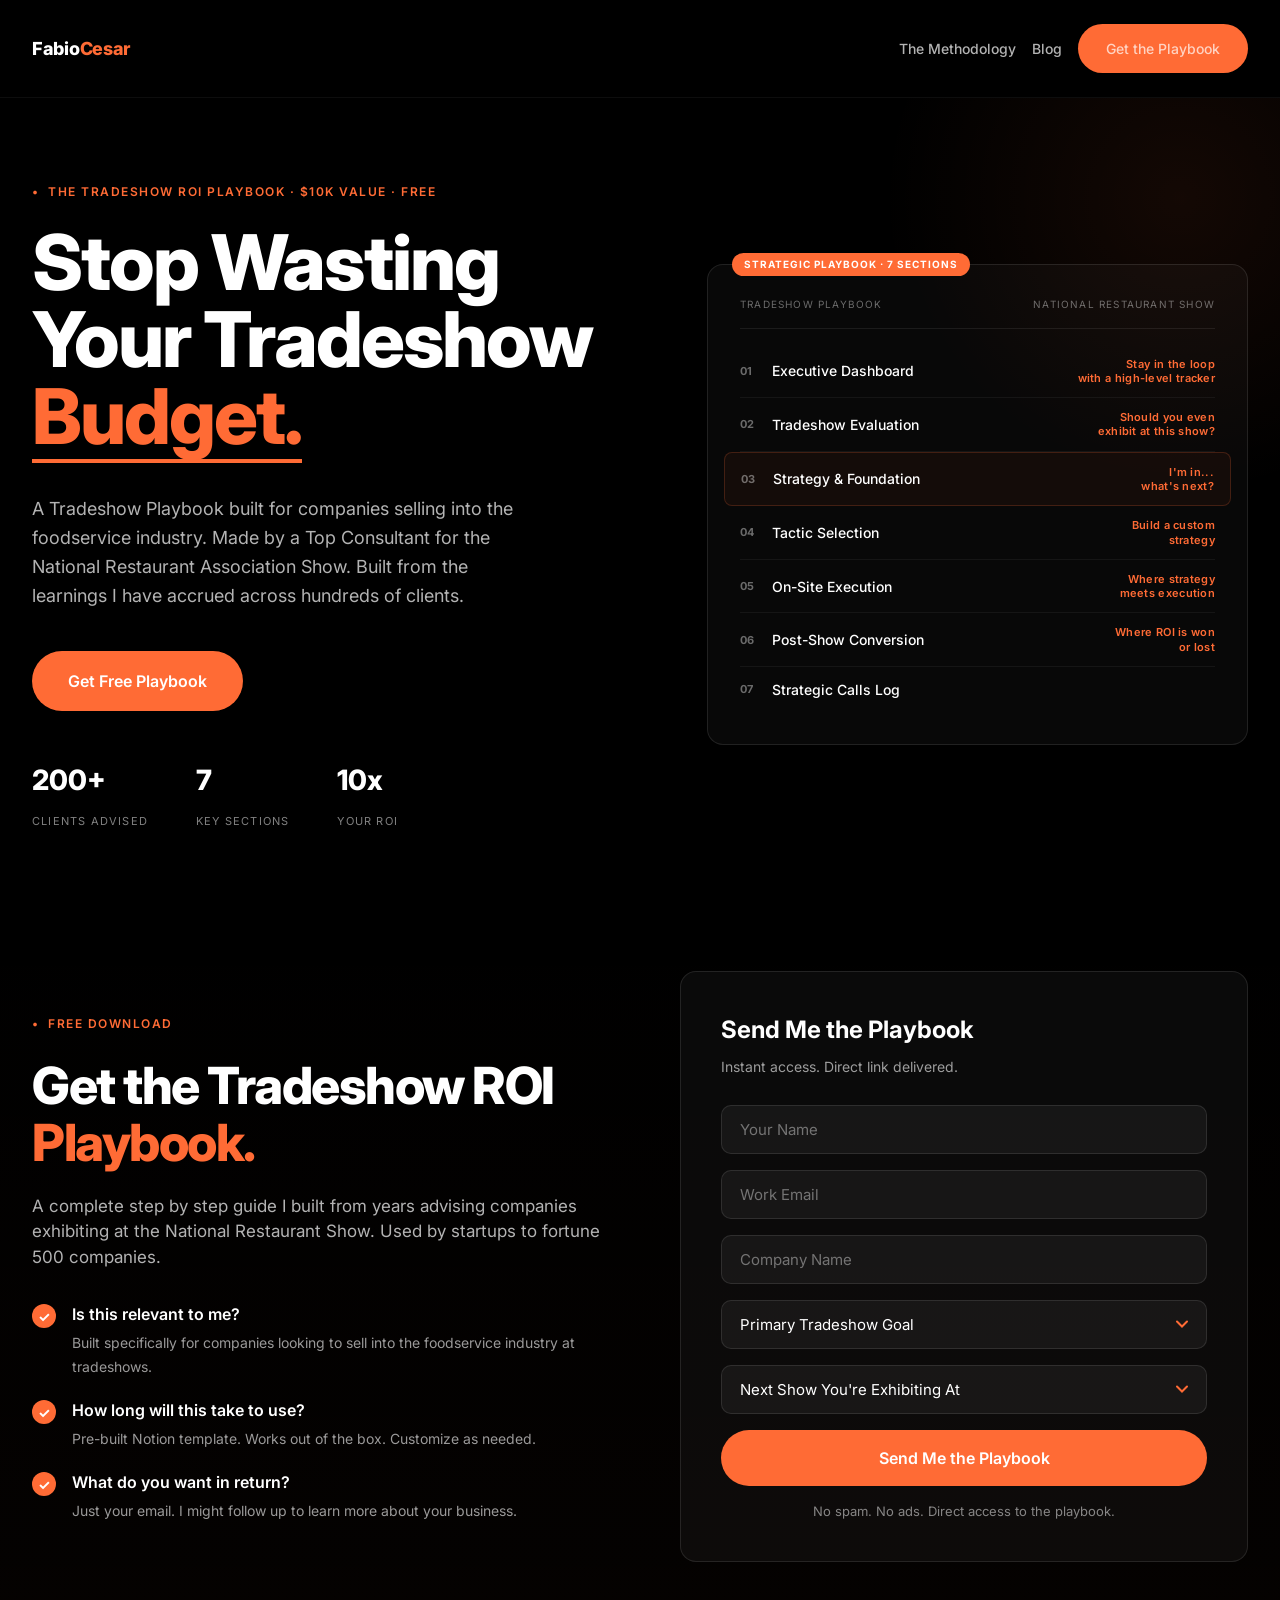
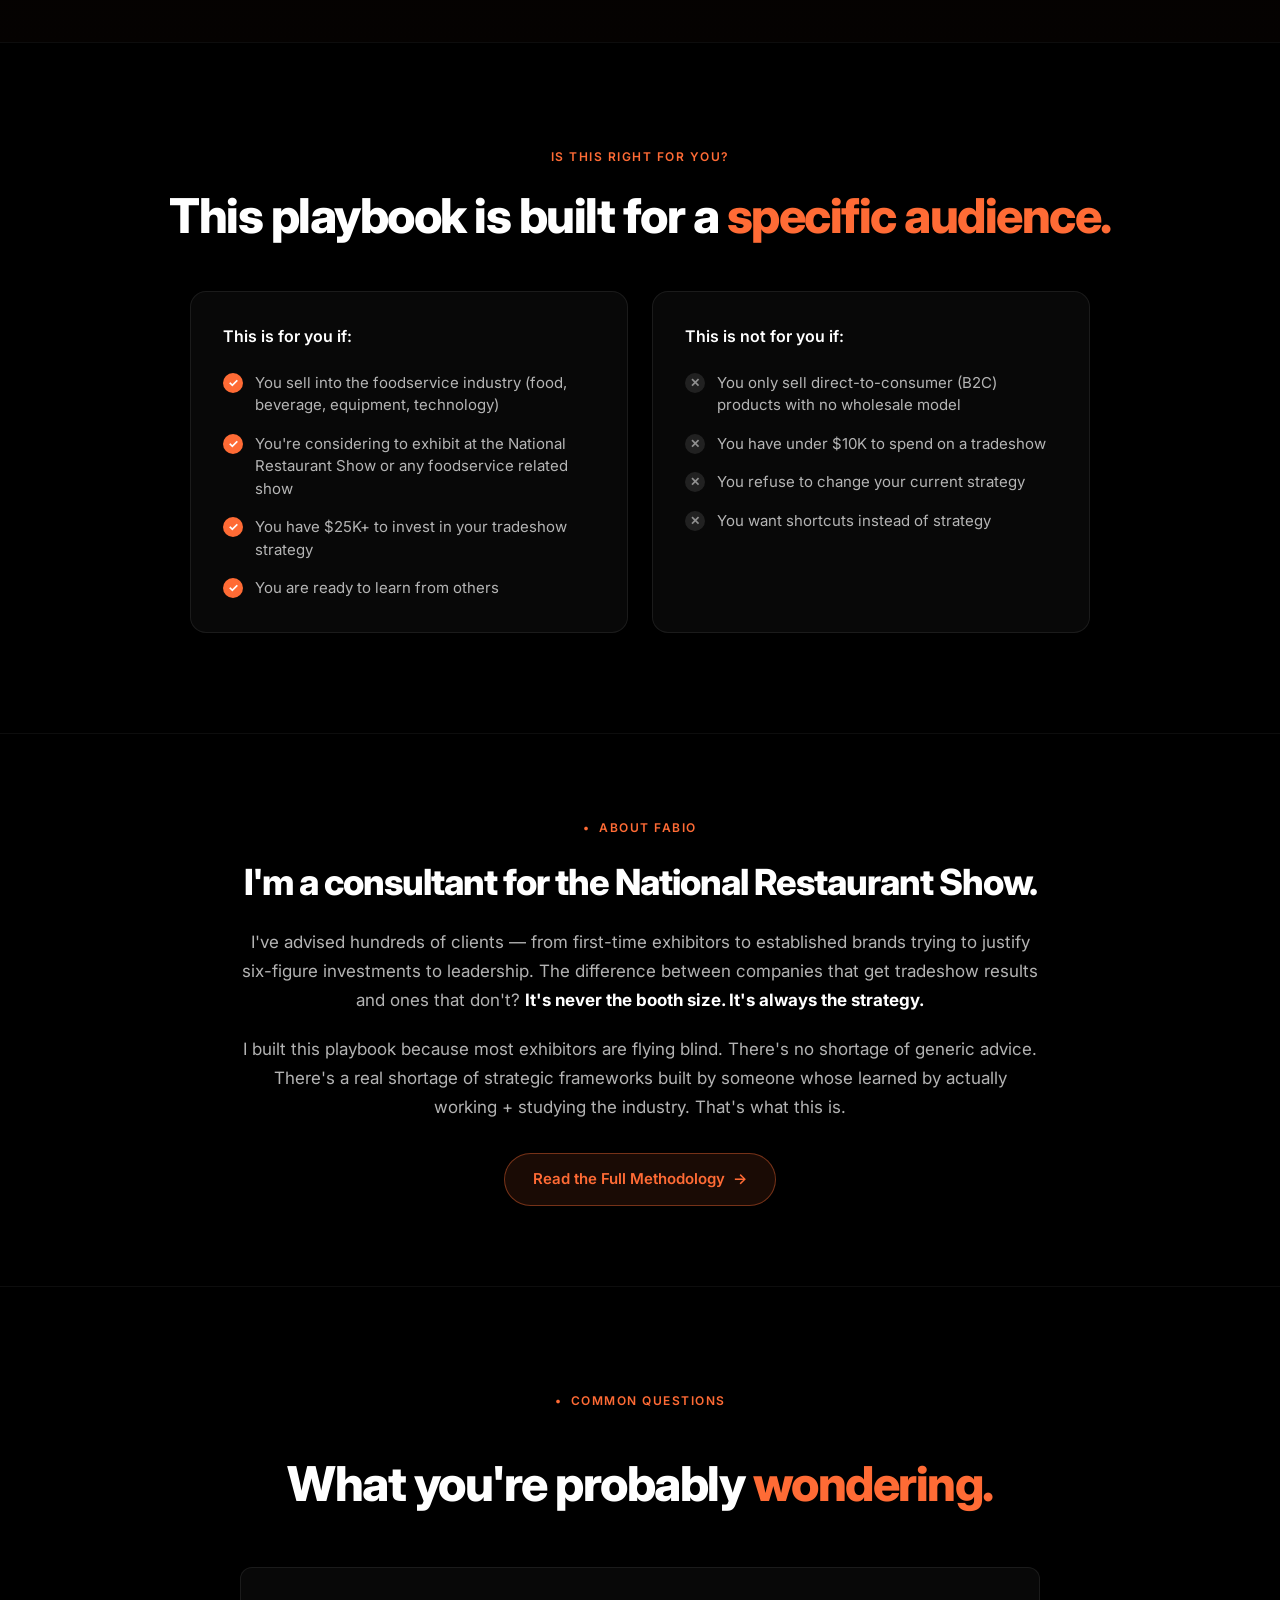
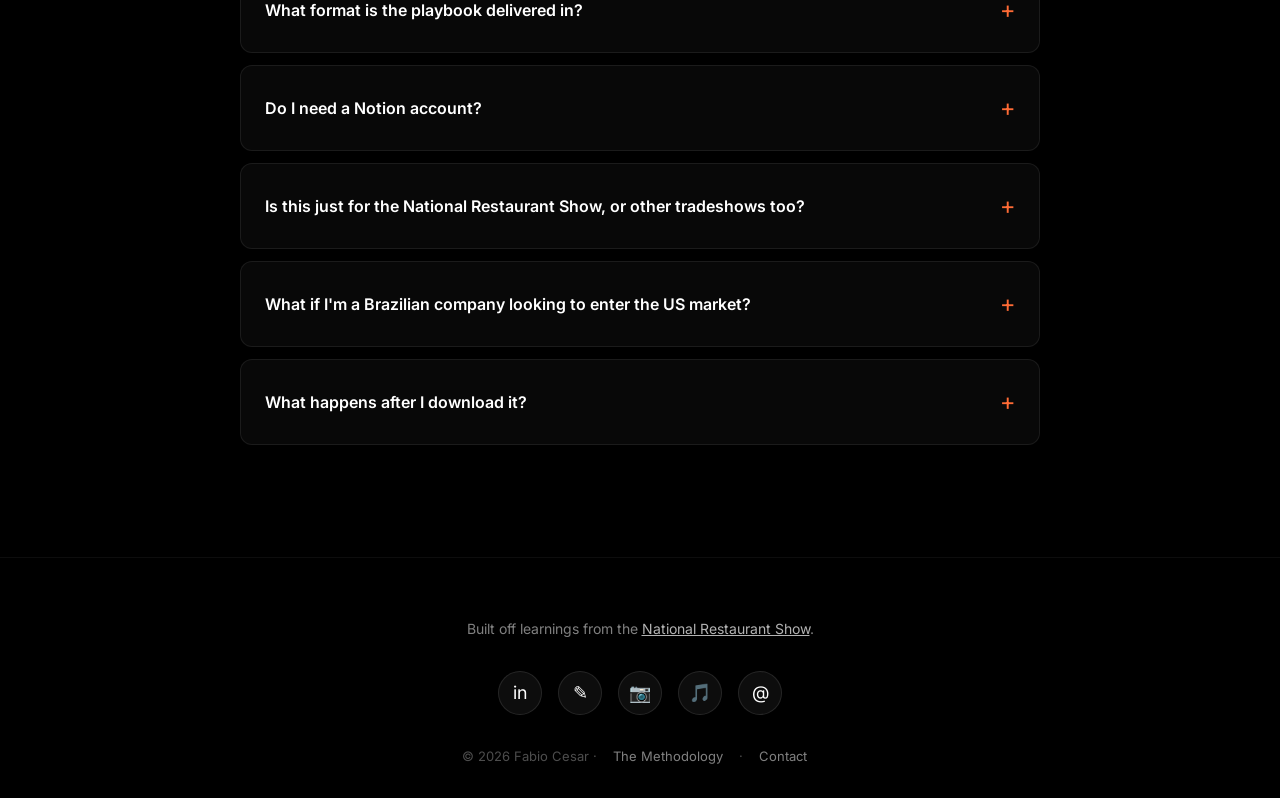
==== commit 1f47efb8: "Update index.html" ====
--- a/index.html
+++ b/index.html
@@ -4,7 +4,7 @@
 <meta charset="UTF-8">
 <meta name="viewport" content="width=device-width, initial-scale=1.0">
 <title>The Tradeshow ROI Playbook | Fabio Cesar</title>
-<meta name="description" content="A free guide and tracker built for foodservice companies exhibiting at the National Restaurant Show. Stop wasting your tradeshow budget.">
+<meta name="description" content="A Tradeshow Playbook built for companies selling into the foodservice industry. Made by a Top Consultant for the National Restaurant Association Show.">
 <link rel="preconnect" href="https://fonts.googleapis.com">
 <link rel="preconnect" href="https://fonts.gstatic.com" crossorigin>
 <link href="https://fonts.googleapis.com/css2?family=Inter:wght@400;500;600;700;800;900&display=swap" rel="stylesheet">
@@ -179,7 +179,7 @@
   position: relative;
 }
 .tracker-preview::before {
-  content: "STRATEGIC PLAYBOOK · 7 PAGES";
+  content: "STRATEGIC PLAYBOOK · 7 SECTIONS";
   position: absolute;
   top: -12px;
   left: 24px;
@@ -207,6 +207,7 @@
   display: flex;
   justify-content: space-between;
   align-items: center;
+  gap: 16px;
   padding: 12px 0;
   border-bottom: 1px solid rgba(255, 255, 255, 0.05);
 }
@@ -215,6 +216,7 @@
   display: flex;
   align-items: center;
   gap: 12px;
+  flex-shrink: 0;
 }
 .tracker-page-num {
   font-size: 11px;
@@ -231,7 +233,9 @@
   font-size: 11px;
   font-weight: 600;
   color: #FF6B35;
-  letter-spacing: 0.5px;
+  letter-spacing: 0.3px;
+  text-align: right;
+  line-height: 1.3;
 }
 .tracker-page-row.highlight-row {
   background: rgba(255, 107, 53, 0.05);
@@ -239,24 +243,6 @@
   padding: 12px 16px;
   border-radius: 8px;
   border: 1px solid rgba(255, 107, 53, 0.2);
-}
-.tracker-preview-footer {
-  margin-top: 16px;
-  padding-top: 16px;
-  border-top: 1px solid rgba(255, 255, 255, 0.08);
-  text-align: center;
-}
-.tracker-preview-footer .footer-label {
-  font-size: 10px;
-  color: rgba(255, 255, 255, 0.4);
-  letter-spacing: 1.2px;
-  text-transform: uppercase;
-  margin-bottom: 6px;
-}
-.tracker-preview-footer .footer-value {
-  font-size: 24px;
-  font-weight: 800;
-  color: #FF6B35;
 }
 
 .form-section {
@@ -600,6 +586,7 @@
   .form-wrapper { padding: 28px; }
   .qualifier-grid { grid-template-columns: 1fr; }
   .tracker-preview { padding: 24px; }
+  .tracker-page-status { font-size: 10px; }
   .nav-links { gap: 12px; }
   .nav-links a:not(.btn) { display: none; }
 }
@@ -622,22 +609,22 @@
   <div class="container">
     <div class="hero-grid">
       <div class="hero-content">
-        <span class="eyebrow">The Tradeshow ROI Playbook · Free</span>
+        <span class="eyebrow">The Tradeshow ROI Playbook · $10k Value · Free</span>
         <h1>Stop Wasting Your Tradeshow <span class="highlight">Budget.</span></h1>
-        <p class="hero-sub">A free guide, tracker, and strategic insights built for foodservice companies exhibiting at the National Restaurant Show. The same operating system I've used with hundreds of clients.</p>
-        <a href="#download" class="btn btn-primary btn-lg">Get the Free Playbook</a>
+        <p class="hero-sub">A Tradeshow Playbook built for companies selling into the foodservice industry. Made by a Top Consultant for the National Restaurant Association Show. Built from the learnings I have accrued across hundreds of clients.</p>
+        <a href="#download" class="btn btn-primary btn-lg">Get Free Playbook</a>
         <div class="hero-stats">
           <div class="hero-stat">
-            <span class="stat-num">100+</span>
+            <span class="stat-num">200+</span>
             <span class="stat-label">Clients Advised</span>
           </div>
           <div class="hero-stat">
             <span class="stat-num">7</span>
-            <span class="stat-label">Strategic Pages</span>
+            <span class="stat-label">Key Sections</span>
           </div>
           <div class="hero-stat">
-            <span class="stat-num">100+</span>
-            <span class="stat-label">Tactics Mapped</span>
+            <span class="stat-num">10x</span>
+            <span class="stat-label">Your ROI</span>
           </div>
         </div>
       </div>
@@ -651,53 +638,49 @@
             <span class="tracker-page-num">01</span>
             <span class="tracker-page-name">Executive Dashboard</span>
           </div>
-          <span class="tracker-page-status">30-SEC VIEW</span>
+          <span class="tracker-page-status">Stay in the loop<br>with a high-level tracker</span>
         </div>
         <div class="tracker-page-row">
           <div class="tracker-page-info">
             <span class="tracker-page-num">02</span>
             <span class="tracker-page-name">Tradeshow Evaluation</span>
           </div>
-          <span class="tracker-page-status">4-Q FILTER</span>
+          <span class="tracker-page-status">Should you even<br>exhibit at this show?</span>
         </div>
         <div class="tracker-page-row highlight-row">
           <div class="tracker-page-info">
             <span class="tracker-page-num">03</span>
             <span class="tracker-page-name">Strategy &amp; Foundation</span>
           </div>
-          <span class="tracker-page-status">20/45/35</span>
+          <span class="tracker-page-status">I'm in...<br>what's next?</span>
         </div>
         <div class="tracker-page-row">
           <div class="tracker-page-info">
             <span class="tracker-page-num">04</span>
             <span class="tracker-page-name">Tactic Selection</span>
           </div>
-          <span class="tracker-page-status">4 LAYERS</span>
+          <span class="tracker-page-status">Build a custom<br>strategy</span>
         </div>
         <div class="tracker-page-row">
           <div class="tracker-page-info">
             <span class="tracker-page-num">05</span>
             <span class="tracker-page-name">On-Site Execution</span>
           </div>
-          <span class="tracker-page-status">CONTEXT</span>
+          <span class="tracker-page-status">Where strategy<br>meets execution</span>
         </div>
         <div class="tracker-page-row">
           <div class="tracker-page-info">
             <span class="tracker-page-num">06</span>
             <span class="tracker-page-name">Post-Show Conversion</span>
           </div>
-          <span class="tracker-page-status">48-HR RULE</span>
+          <span class="tracker-page-status">Where ROI is won<br>or lost</span>
         </div>
         <div class="tracker-page-row">
           <div class="tracker-page-info">
             <span class="tracker-page-num">07</span>
             <span class="tracker-page-name">Strategic Calls Log</span>
           </div>
-          <span class="tracker-page-status">ROI TRACK</span>
-        </div>
-        <div class="tracker-preview-footer">
-          <div class="footer-label">Total Show Investment Target</div>
-          <div class="footer-value">20 / 45 / 35</div>
+          <span class="tracker-page-status">&nbsp;</span>
         </div>
       </div>
     </div>
@@ -710,7 +693,7 @@
       <div class="form-content">
         <span class="eyebrow">Free Download</span>
         <h2>Get the Tradeshow ROI <span class="highlight">Playbook.</span></h2>
-        <p>The complete strategic guide, tracker, and tactical playbook I built from years inside the National Restaurant Show. Used by foodservice companies of every size.</p>
+        <p>A complete step by step guide I built from years advising companies exhibiting at the National Restaurant Show. Used by startups to fortune 500 companies.</p>
         <ul class="objection-list">
           <li class="objection-item">
             <span class="objection-check">✓</span>
@@ -796,17 +779,17 @@
         <h3>This is for you if:</h3>
         <ul class="qualifier-list">
           <li><span class="qualifier-icon icon-yes">✓</span><span>You sell into the foodservice industry (food, beverage, equipment, technology)</span></li>
-          <li><span class="qualifier-icon icon-yes">✓</span><span>You're exhibiting at the National Restaurant Show or considering it</span></li>
+          <li><span class="qualifier-icon icon-yes">✓</span><span>You're considering to exhibit at the National Restaurant Show or any foodservice related show</span></li>
           <li><span class="qualifier-icon icon-yes">✓</span><span>You have $25K+ to invest in your tradeshow strategy</span></li>
-          <li><span class="qualifier-icon icon-yes">✓</span><span>You want to maximize ROI, not just show up</span></li>
+          <li><span class="qualifier-icon icon-yes">✓</span><span>You are ready to learn from others</span></li>
         </ul>
       </div>
       <div class="qualifier-card">
         <h3>This is not for you if:</h3>
         <ul class="qualifier-list">
-          <li><span class="qualifier-icon icon-no">✕</span><span>You sell direct-to-consumer (B2C) products</span></li>
+          <li><span class="qualifier-icon icon-no">✕</span><span>You only sell direct-to-consumer (B2C) products with no wholesale model</span></li>
           <li><span class="qualifier-icon icon-no">✕</span><span>You have under $10K to spend on a tradeshow</span></li>
-          <li><span class="qualifier-icon icon-no">✕</span><span>You're looking for a generic tradeshow guide that applies to any industry</span></li>
+          <li><span class="qualifier-icon icon-no">✕</span><span>You refuse to change your current strategy</span></li>
           <li><span class="qualifier-icon icon-no">✕</span><span>You want shortcuts instead of strategy</span></li>
         </ul>
       </div>
@@ -820,7 +803,7 @@
       <span class="eyebrow">About Fabio</span>
       <h2>I'm a consultant for the National Restaurant Show.</h2>
       <p>I've advised hundreds of clients — from first-time exhibitors to established brands trying to justify six-figure investments to leadership. The difference between companies that get tradeshow results and ones that don't? <strong style="color: #fff;">It's never the booth size. It's always the strategy.</strong></p>
-      <p>I built this playbook because most exhibitors are flying blind. There's no shortage of generic advice. There's a real shortage of strategic frameworks built by someone who sits inside the industry. That's what this is.</p>
+      <p>I built this playbook because most exhibitors are flying blind. There's no shortage of generic advice. There's a real shortage of strategic frameworks built by someone whose learned by actually working + studying the industry. That's what this is.</p>
       <div class="about-mini-cta">
         <a href="methodology.html" class="btn btn-secondary btn-arrow">Read the Full Methodology</a>
       </div>
@@ -867,7 +850,7 @@
 
 <footer class="footer">
   <div class="container">
-    <p class="footer-tag">Tradeshow strategy for foodservice. Built inside the <a href="https://www.nationalrestaurantshow.com/" target="_blank" rel="noopener">National Restaurant Show</a>.</p>
+    <p class="footer-tag">Built off learnings from the <a href="https://www.nationalrestaurantshow.com/" target="_blank" rel="noopener">National Restaurant Show</a>.</p>
     <div class="social-icons">
       <a href="https://www.linkedin.com/in/fabiocesarjr/" target="_blank" rel="noopener" title="LinkedIn">in</a>
       <a href="https://fabioimportsbrazil.substack.com" target="_blank" rel="noopener" title="Substack">✎</a>
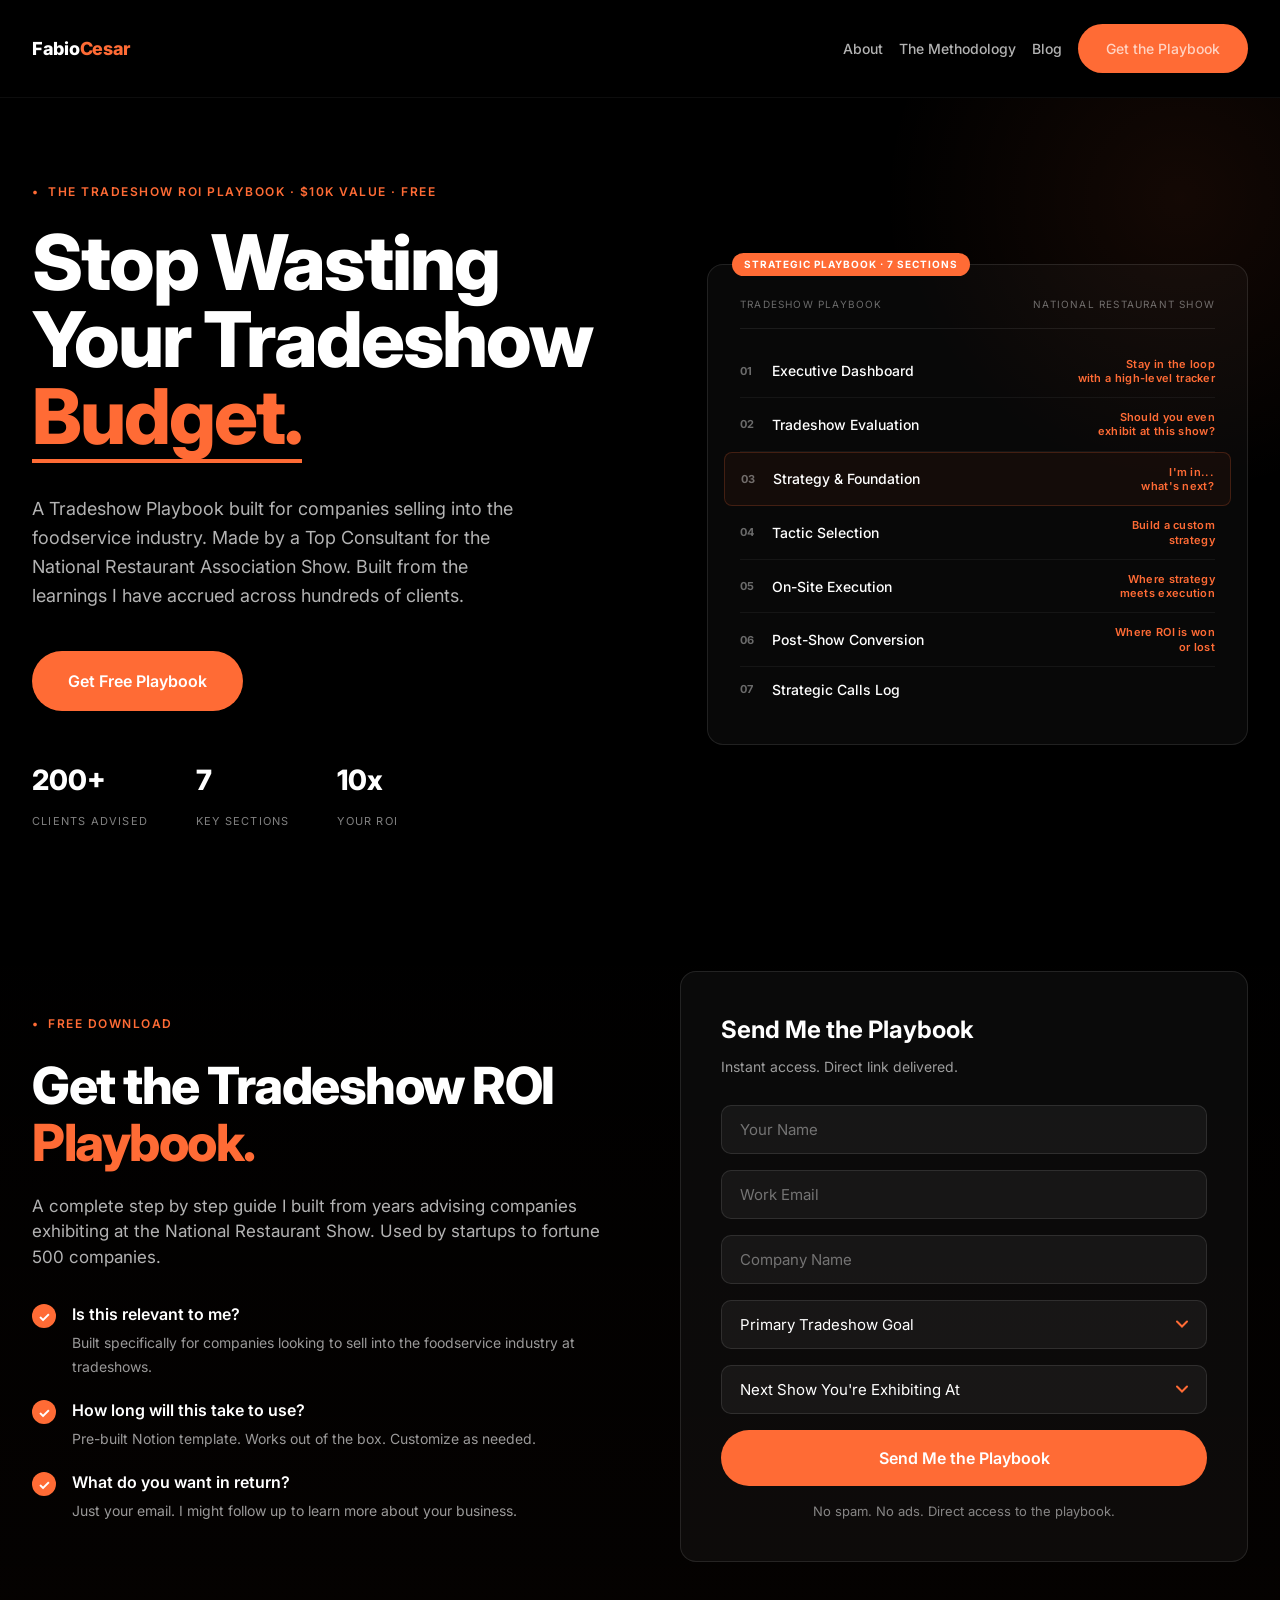
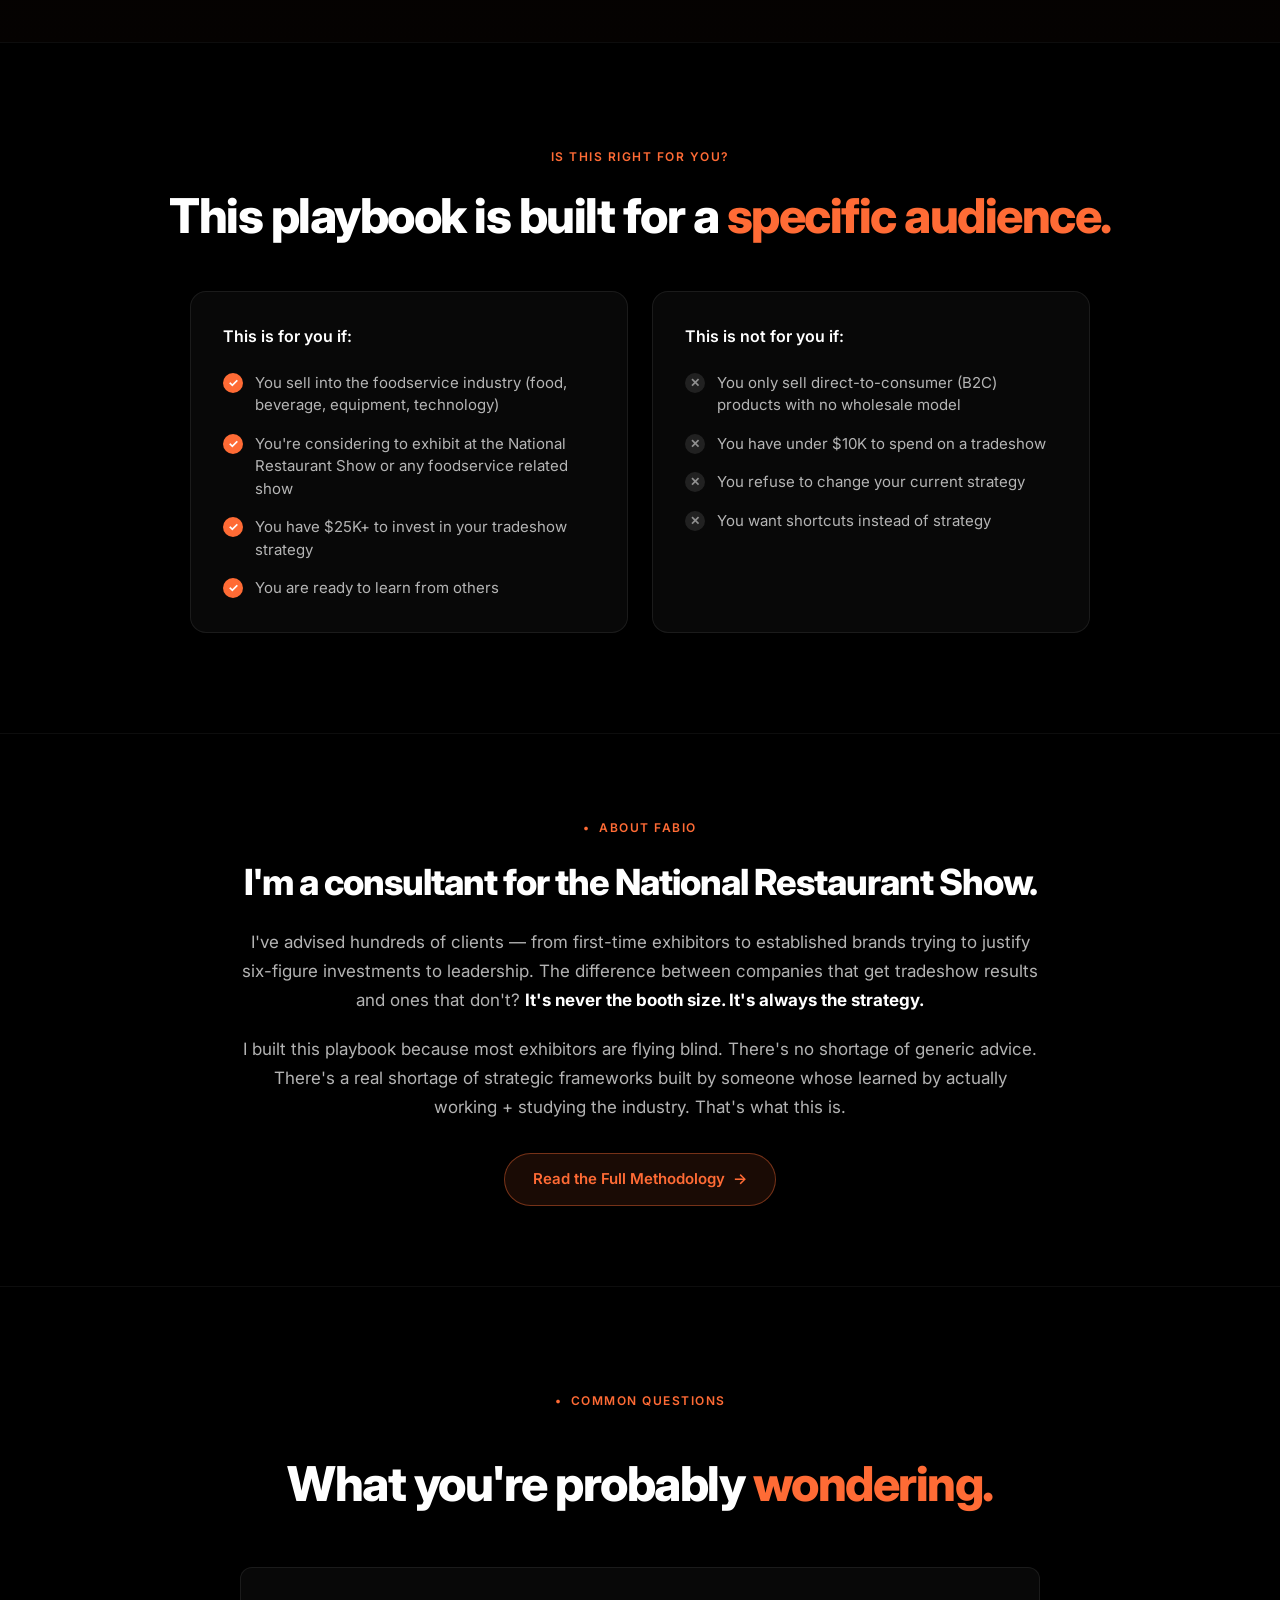
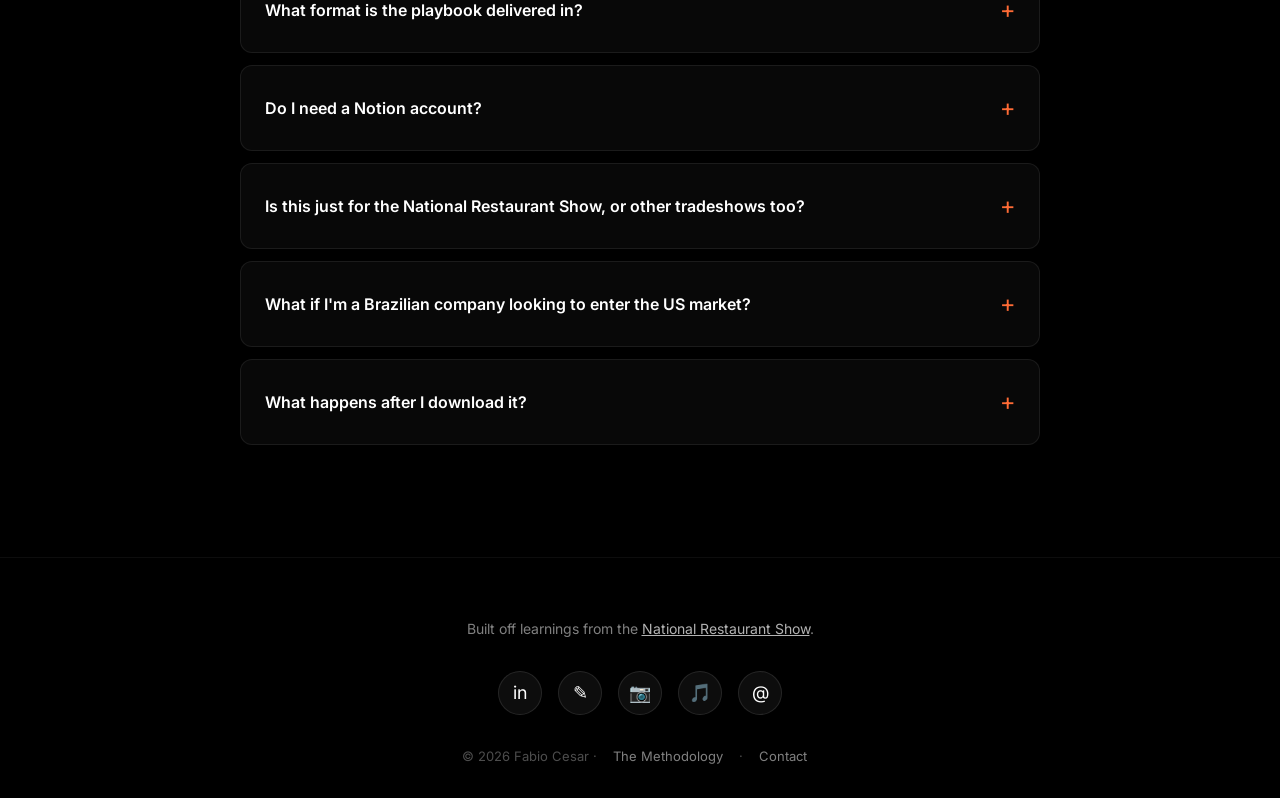
==== commit ca4ab035: "Add bilingual About page; trim /brasil stats and remove bar photo; link About from nav Co-Authored-B" ====
--- a/index.html
+++ b/index.html
@@ -598,6 +598,7 @@
   <div class="container nav-inner">
     <a href="#" class="logo">Fabio<span>Cesar</span></a>
     <div class="nav-links">
+      <a href="about.html">About</a>
       <a href="methodology.html">The Methodology</a>
       <a href="https://fabioimportsbrazil.substack.com" target="_blank" rel="noopener">Blog</a>
       <a href="#download" class="btn btn-primary">Get the Playbook</a>
